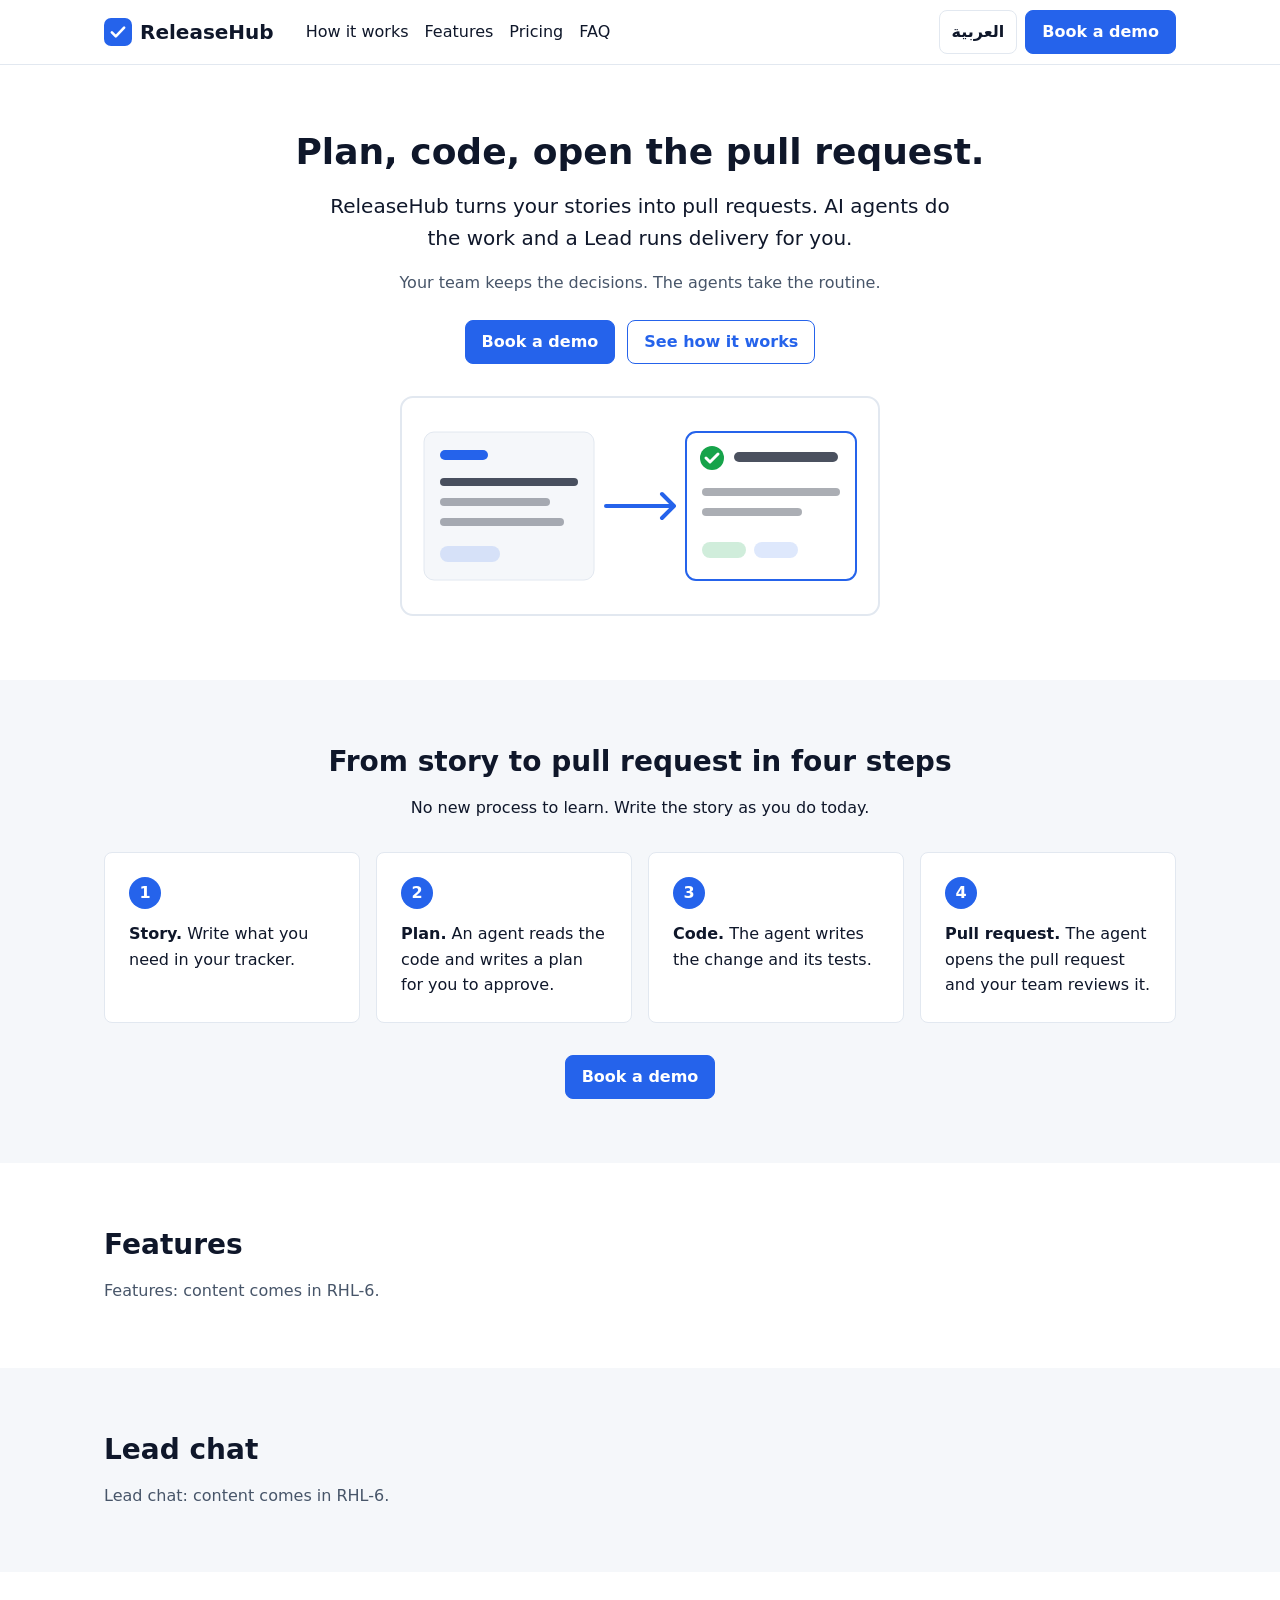
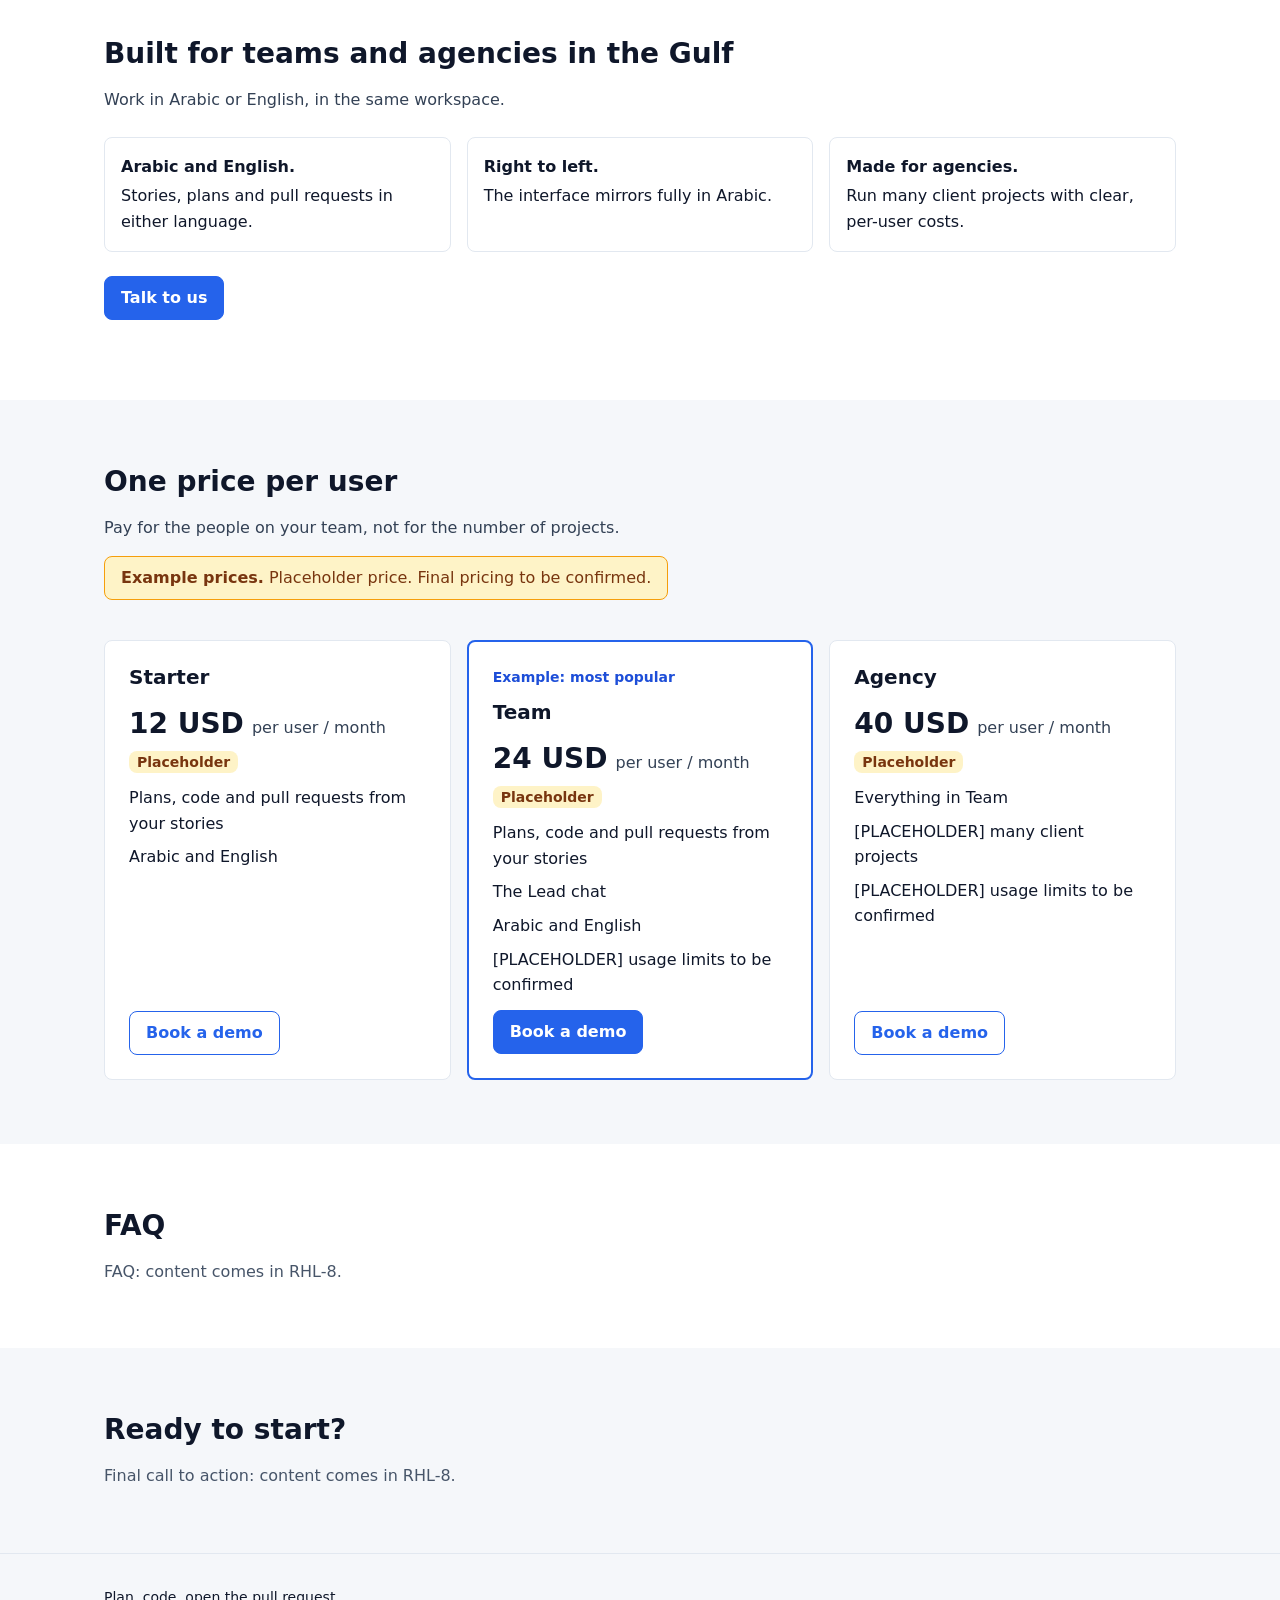
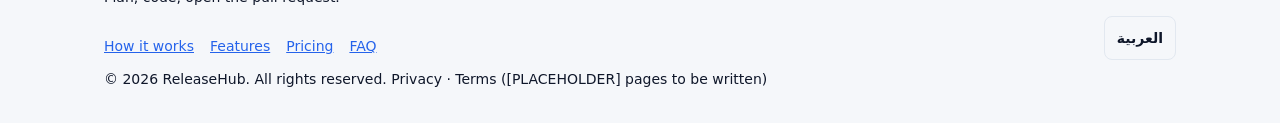
==== index.html @ 18390e9a "Merge pull request #6 from phmarvel/agent/RUN-72 RUN-72: Gulf audience and per-user pricing sections" ====
<!DOCTYPE html>
<html lang="en" dir="ltr">
<head>
  <meta charset="utf-8">
  <meta name="viewport" content="width=device-width, initial-scale=1">
  <title>ReleaseHub: from story to pull request</title>
  <link rel="stylesheet" href="assets/css/styles.css">
  <script src="assets/js/i18n.js" defer></script>
  <script src="assets/js/main.js" defer></script>
</head>
<body>
  <a class="skip-link" href="#main">Skip to content</a>

  <header class="site-header">
    <div class="container">
      <a class="brand" href="#hero"><svg viewBox="0 0 32 32" width="28" height="28" aria-hidden="true" focusable="false"><rect width="32" height="32" rx="8" fill="#2563EB"/><path d="M9 16.5l4.5 4.5L23 11" fill="none" stroke="#fff" stroke-width="3" stroke-linecap="round" stroke-linejoin="round"/></svg><span>ReleaseHub</span></a>
      <nav class="site-nav" id="site-nav" aria-label="Main">
        <ul>
          <li><a href="#how">How it works</a></li>
          <li><a href="#features">Features</a></li>
          <li><a href="#pricing">Pricing</a></li>
          <li><a href="#faq">FAQ</a></li>
        </ul>
      </nav>
      <a class="lang-switch" href="ar/" hreflang="ar" lang="ar" aria-label="Switch language to Arabic" data-lang-switch>العربية</a>
      <a class="btn" href="#cta">Book a demo</a>
      <button class="menu-button" type="button" aria-expanded="false" aria-controls="site-nav" data-menu-button>Menu</button>
    </div>
  </header>

  <main id="main">
    <!-- Each block below belongs to one story. Add content only inside your block. -->
      <!-- section:hero -->
      <section id="hero" aria-labelledby="hero-title">
        <div class="container">
          <h1 id="hero-title">Plan, code, open the pull request.</h1>
          <p class="hero-subline">ReleaseHub turns your stories into pull requests. AI agents do the work and a Lead runs delivery for you.</p>
          <p class="hero-body">Your team keeps the decisions. The agents take the routine.</p>
          <div class="hero-actions">
            <a class="btn" href="#cta">Book a demo</a>
            <a class="btn btn--ghost" href="#how">See how it works</a>
          </div>
          <div class="hero-visual" dir="ltr">
            <svg viewBox="0 0 480 220" width="480" height="220" role="img" aria-label="A story in ReleaseHub with its pull request opened">
              <rect x="1" y="1" width="478" height="218" rx="12" fill="#FFFFFF" stroke="#E2E8F0" stroke-width="2"/>
              <rect x="24" y="36" width="170" height="148" rx="10" fill="#F5F7FA" stroke="#E2E8F0"/>
              <rect x="40" y="54" width="48" height="10" rx="5" fill="#2563EB"/>
              <rect x="40" y="82" width="138" height="8" rx="4" fill="#0F172A" opacity=".75"/>
              <rect x="40" y="102" width="110" height="8" rx="4" fill="#0F172A" opacity=".35"/>
              <rect x="40" y="122" width="124" height="8" rx="4" fill="#0F172A" opacity=".35"/>
              <rect x="40" y="150" width="60" height="16" rx="8" fill="#2563EB" opacity=".15"/>
              <path d="M206 110h68m-12-12l12 12-12 12" fill="none" stroke="#2563EB" stroke-width="4" stroke-linecap="round" stroke-linejoin="round"/>
              <rect x="286" y="36" width="170" height="148" rx="10" fill="#FFFFFF" stroke="#2563EB" stroke-width="2"/>
              <circle cx="312" cy="62" r="12" fill="#16A34A"/>
              <path d="M306 62l4 4 8-8" fill="none" stroke="#FFFFFF" stroke-width="3" stroke-linecap="round" stroke-linejoin="round"/>
              <rect x="334" y="56" width="104" height="10" rx="5" fill="#0F172A" opacity=".75"/>
              <rect x="302" y="92" width="138" height="8" rx="4" fill="#0F172A" opacity=".35"/>
              <rect x="302" y="112" width="100" height="8" rx="4" fill="#0F172A" opacity=".35"/>
              <rect x="302" y="146" width="44" height="16" rx="8" fill="#16A34A" opacity=".2"/>
              <rect x="354" y="146" width="44" height="16" rx="8" fill="#2563EB" opacity=".15"/>
            </svg>
          </div>
        </div>
      </section>
      <!-- /section:hero -->

      <!-- section:how-it-works -->
      <section id="how" aria-labelledby="how-title">
        <div class="container">
          <h2 id="how-title">From story to pull request in four steps</h2>
          <p class="how-subline">No new process to learn. Write the story as you do today.</p>
          <ol class="steps">
            <li><span class="step-num" aria-hidden="true">1</span><p><strong>Story.</strong> Write what you need in your tracker.</p></li>
            <li><span class="step-num" aria-hidden="true">2</span><p><strong>Plan.</strong> An agent reads the code and writes a plan for you to approve.</p></li>
            <li><span class="step-num" aria-hidden="true">3</span><p><strong>Code.</strong> The agent writes the change and its tests.</p></li>
            <li><span class="step-num" aria-hidden="true">4</span><p><strong>Pull request.</strong> The agent opens the pull request and your team reviews it.</p></li>
          </ol>
          <p class="how-cta"><a class="btn" href="#cta">Book a demo</a></p>
        </div>
      </section>
      <!-- /section:how-it-works -->

      <!-- section:features -->
      <section id="features" aria-labelledby="features-title">
        <div class="container">
          <h2 id="features-title">Features</h2>
          <p class="placeholder">Features: content comes in RHL-6.</p>
        </div>
      </section>
      <!-- /section:features -->

      <!-- section:lead-chat -->
      <section id="lead" aria-labelledby="lead-title">
        <div class="container">
          <h2 id="lead-title">Lead chat</h2>
          <p class="placeholder">Lead chat: content comes in RHL-6.</p>
        </div>
      </section>
      <!-- /section:lead-chat -->

      <!-- section:audience -->
      <section id="gulf" aria-labelledby="gulf-title">
        <div class="container">
          <h2 id="gulf-title">Built for teams and agencies in the Gulf</h2>
          <p class="lead-text">Work in Arabic or English, in the same workspace.</p>
          <ul class="points">
            <li class="point"><strong>Arabic and English.</strong> Stories, plans and pull requests in either language.</li>
            <li class="point"><strong>Right to left.</strong> The interface mirrors fully in Arabic.</li>
            <li class="point"><strong>Made for agencies.</strong> Run many client projects with clear, per-user costs.</li>
          </ul>
          <p><a class="btn" href="#cta">Talk to us</a></p>
        </div>
      </section>
      <!-- /section:audience -->

      <!-- section:pricing -->
      <section id="pricing" aria-labelledby="pricing-title">
        <div class="container">
          <h2 id="pricing-title">One price per user</h2>
          <p class="lead-text">Pay for the people on your team, not for the number of projects.</p>
          <p class="price-note"><strong>Example prices.</strong> Placeholder price. Final pricing to be confirmed.</p>
          <!-- Example prices: change the three amounts below (value and text) and nothing else. -->
          <ul class="plans">
          <li class="plan">
            <h3>Starter</h3>
            <p class="plan-price"><span class="plan-amount"><data value="12">12</data> <bdi dir="ltr">USD</bdi></span> <span class="plan-unit">per user / month</span> <span class="tag">Placeholder</span></p>
            <ul class="plan-items">
              <li>Plans, code and pull requests from your stories</li>
              <li>Arabic and English</li>
            </ul>
            <a class="btn btn--ghost" href="#cta">Book a demo</a>
          </li>
          <li class="plan plan--featured">
            <p class="plan-flag">Example: most popular</p>
            <h3>Team</h3>
            <p class="plan-price"><span class="plan-amount"><data value="24">24</data> <bdi dir="ltr">USD</bdi></span> <span class="plan-unit">per user / month</span> <span class="tag">Placeholder</span></p>
            <ul class="plan-items">
              <li>Plans, code and pull requests from your stories</li>
              <li>The <span lang="en">Lead</span> chat</li>
              <li>Arabic and English</li>
              <li>[PLACEHOLDER] usage limits to be confirmed</li>
            </ul>
            <a class="btn" href="#cta">Book a demo</a>
          </li>
          <li class="plan">
            <h3>Agency</h3>
            <p class="plan-price"><span class="plan-amount"><data value="40">40</data> <bdi dir="ltr">USD</bdi></span> <span class="plan-unit">per user / month</span> <span class="tag">Placeholder</span></p>
            <ul class="plan-items">
              <li>Everything in Team</li>
              <li>[PLACEHOLDER] many client projects</li>
              <li>[PLACEHOLDER] usage limits to be confirmed</li>
            </ul>
            <a class="btn btn--ghost" href="#cta">Book a demo</a>
          </li>
          </ul>
        </div>
      </section>
      <!-- /section:pricing -->

      <!-- section:faq -->
      <section id="faq" aria-labelledby="faq-title">
        <div class="container">
          <h2 id="faq-title">FAQ</h2>
          <p class="placeholder">FAQ: content comes in RHL-8.</p>
        </div>
      </section>
      <!-- /section:faq -->

      <!-- section:cta -->
      <section id="cta" aria-labelledby="cta-title">
        <div class="container">
          <h2 id="cta-title">Ready to start?</h2>
          <p class="placeholder">Final call to action: content comes in RHL-8.</p>
        </div>
      </section>
      <!-- /section:cta -->
  </main>

  <footer class="site-footer">
    <div class="container">
      <div>
        <p>Plan, code, open the pull request.</p>
        <ul class="footer-links" aria-label="Footer">
          <li><a href="#how">How it works</a></li>
          <li><a href="#features">Features</a></li>
          <li><a href="#pricing">Pricing</a></li>
          <li><a href="#faq">FAQ</a></li>
        </ul>
        <p class="footer-legal">© 2026 ReleaseHub. All rights reserved. Privacy · Terms ([PLACEHOLDER] pages to be written)</p>
      </div>
      <a class="lang-switch" href="ar/" hreflang="ar" lang="ar" aria-label="Switch language to Arabic" data-lang-switch>العربية</a>
    </div>
  </footer>
</body>
</html>
---- assets/css/styles.css ----
/*
 * ReleaseHub landing page: shared styles for index.html and ar/index.html.
 * Direction 1 "Clear Release". Phone-first; wider layouts use min-width.
 * Logical properties only, so RTL mirrors by itself (no left/right).
 */

/* ===== Design tokens ===== */
:root {
  /* Colours (direction 1) */
  --color-bg: #FFFFFF;
  --color-surface: #F5F7FA;
  --color-ink: #0F172A;
  --color-accent: #2563EB;
  --color-success: #16A34A; /* icons only, never text on white */
  --color-line: #E2E8F0;
  --color-on-accent: #FFFFFF;

  /* Type */
  --font-en: Inter, system-ui, -apple-system, "Segoe UI", Roboto, Arial, sans-serif;
  --font-ar: "IBM Plex Sans Arabic", system-ui, "Segoe UI", Tahoma, Arial, sans-serif;
  --font-body: var(--font-en);
  --text-base: 1rem;
  --text-sm: 0.875rem;
  --text-lg: 1.25rem;
  --text-xl: 1.75rem;
  --text-2xl: 2.25rem;
  --leading: 1.6;

  /* Spacing (4px steps) */
  --space-1: 0.25rem;
  --space-2: 0.5rem;
  --space-3: 0.75rem;
  --space-4: 1rem;
  --space-6: 1.5rem;
  --space-8: 2rem;
  --space-12: 3rem;
  --space-16: 4rem;

  --radius: 8px;
  --max: 1120px;
  --header-h: 4rem;
  --tap: 2.75rem; /* 44px touch target */
}

/* Arabic: IBM Plex Sans Arabic, ~10% larger, line height 1.7, no letter-spacing */
:lang(ar) {
  --font-body: var(--font-ar);
  --text-base: 1.1rem;
  --leading: 1.7;
}

/* ===== Base ===== */
*, *::before, *::after { box-sizing: border-box; }

html {
  scroll-padding-block-start: calc(var(--header-h) + var(--space-4));
  -webkit-text-size-adjust: 100%;
}

body {
  margin: 0;
  font-family: var(--font-body);
  font-size: var(--text-base);
  line-height: var(--leading);
  color: var(--color-ink);
  background: var(--color-bg);
  overflow-wrap: break-word;
}

h1, h2, h3 { line-height: 1.25; margin-block: 0 var(--space-4); font-weight: 700; }
:lang(ar) h1, :lang(ar) h2, :lang(ar) h3 { line-height: 1.5; }
h1 { font-size: var(--text-xl); }
h2 { font-size: var(--text-lg); font-weight: 600; }
p { margin-block: 0 var(--space-4); }
a { color: var(--color-accent); }
img, svg { max-inline-size: 100%; block-size: auto; }

:focus-visible { outline: 2px solid var(--color-accent); outline-offset: 2px; }

.container {
  inline-size: 100%;
  max-inline-size: var(--max);
  margin-inline: auto;
  padding-inline: var(--space-4);
}

.bidi-isolate { unicode-bidi: isolate; }

.skip-link {
  position: absolute;
  inset-inline-start: var(--space-2);
  inset-block-start: var(--space-2);
  padding: var(--space-3) var(--space-4);
  background: var(--color-accent);
  color: var(--color-on-accent);
  border-radius: var(--radius);
  transform: translateY(-200%);
}
.skip-link:focus { transform: none; }

/* ===== Buttons and links ===== */
.btn {
  display: inline-flex;
  align-items: center;
  justify-content: center;
  min-block-size: var(--tap);
  min-inline-size: var(--tap);
  padding-inline: var(--space-4);
  border: 1px solid var(--color-accent);
  border-radius: var(--radius);
  background: var(--color-accent);
  color: var(--color-on-accent);
  font: inherit;
  font-weight: 600;
  text-decoration: none;
  cursor: pointer;
}
.btn--ghost { background: transparent; color: var(--color-accent); }

/* ===== Header (sticky) ===== */
.site-header {
  position: sticky;
  inset-block-start: 0;
  z-index: 10;
  background: var(--color-bg);
  border-block-end: 1px solid var(--color-line);
}
.site-header .container {
  display: flex;
  flex-wrap: wrap;
  align-items: center;
  gap: var(--space-2);
  min-block-size: var(--header-h);
  padding-block: var(--space-2);
}
.brand {
  display: inline-flex;
  align-items: center;
  gap: var(--space-2);
  min-block-size: var(--tap);
  margin-inline-end: auto;
  color: var(--color-ink);
  font-weight: 700;
  font-size: var(--text-lg);
  text-decoration: none;
  unicode-bidi: isolate;
  direction: ltr; /* the logo is never mirrored */
}
.brand svg { inline-size: 1.75rem; block-size: 1.75rem; flex: none; }

.site-nav { inline-size: 100%; order: 5; }
.site-nav ul { list-style: none; margin: 0; padding: 0; display: flex; flex-direction: column; }
.site-nav a {
  display: flex;
  align-items: center;
  min-block-size: var(--tap);
  color: var(--color-ink);
  text-decoration: none;
}
.site-nav a:hover { color: var(--color-accent); }

/* Without JavaScript the links stay visible; with it, the menu button opens them. */
.js .site-nav { display: none; }
.js .site-nav.is-open { display: block; }

.lang-switch {
  display: inline-flex;
  align-items: center;
  justify-content: center;
  min-block-size: var(--tap);
  min-inline-size: var(--tap);
  padding-inline: var(--space-3);
  border: 1px solid var(--color-line);
  border-radius: var(--radius);
  color: var(--color-ink);
  font-weight: 600;
  text-decoration: none;
}
.lang-switch:hover { border-color: var(--color-accent); }

.menu-button {
  display: none;
  align-items: center;
  justify-content: center;
  min-block-size: var(--tap);
  min-inline-size: var(--tap);
  padding-inline: var(--space-3);
  border: 1px solid var(--color-line);
  border-radius: var(--radius);
  background: transparent;
  color: var(--color-ink);
  font: inherit;
  cursor: pointer;
}
.js .menu-button { display: inline-flex; }

/* ===== Sections (placeholders; later stories fill each block) ===== */
main section { padding-block: var(--space-12); }
main section:nth-of-type(even) { background: var(--color-surface); }
.placeholder { color: #475569; margin-block-end: 0; }

/* ===== Hero and How it works (RHL-5) ===== */
#hero { padding-block-start: var(--space-16); text-align: center; }
#hero h1, #how h2 { overflow-wrap: anywhere; }
.hero-subline { max-inline-size: 40rem; margin-inline: auto; font-size: var(--text-lg); }
.hero-body { max-inline-size: 40rem; margin-inline: auto; color: #475569; }
.hero-actions { display: flex; flex-wrap: wrap; justify-content: center; gap: var(--space-3); margin-block: var(--space-6); }
.hero-actions .btn { flex: 1 1 100%; }
.hero-visual { max-inline-size: 30rem; margin-inline: auto; margin-block-start: var(--space-8); }
.hero-visual svg { display: block; inline-size: 100%; block-size: auto; }
#how { text-align: center; }
.how-subline { margin-block-end: var(--space-8); }
.steps { list-style: none; margin: 0; padding: 0; display: grid; gap: var(--space-4); text-align: start; }
.steps li { min-inline-size: 0; display: flex; flex-direction: column; gap: var(--space-3); padding: var(--space-6); background: var(--color-bg); border: 1px solid var(--color-line); border-radius: var(--radius); }
.steps p { margin: 0; overflow-wrap: anywhere; }
.step-num { display: inline-flex; align-items: center; justify-content: center; inline-size: 2rem; block-size: 2rem; border-radius: 50%; background: var(--color-accent); color: var(--color-on-accent); font-weight: 700; }
.how-cta { margin-block: var(--space-8) 0; }
@media (min-width: 768px) {
  .hero-actions .btn { flex: 0 0 auto; }
  .steps { grid-template-columns: repeat(2, minmax(0, 1fr)); }
}
@media (min-width: 1024px) {
  .steps { grid-template-columns: repeat(4, minmax(0, 1fr)); }
}

/* ===== Footer ===== */
.site-footer {
  padding-block: var(--space-8);
  background: var(--color-surface);
  border-block-start: 1px solid var(--color-line);
  font-size: var(--text-sm);
}
:lang(ar) .site-footer { font-size: 1rem; }
.site-footer .container { display: grid; gap: var(--space-4); }
.footer-links { list-style: none; margin: 0; padding: 0; display: flex; flex-wrap: wrap; gap: var(--space-2) var(--space-4); }
.footer-links a, .footer-legal a { display: inline-flex; align-items: center; min-block-size: var(--tap); }
.footer-legal { margin: 0; }

/* ===== Tablet: 768px and up ===== */
@media (min-width: 768px) {
  .container { padding-inline: var(--space-6); }
  h1 { font-size: var(--text-2xl); }
  h2 { font-size: var(--text-xl); }
  main section { padding-block: var(--space-16); }
  .site-footer .container { grid-template-columns: 1fr auto; align-items: center; }
}

/* ===== Desktop: 1024px and up (inline header links) ===== */
@media (min-width: 1024px) {
  .menu-button, .js .menu-button { display: none; }
  .site-nav, .js .site-nav { display: block; inline-size: auto; order: 0; margin-inline-end: auto; }
  .site-nav ul { flex-direction: row; gap: var(--space-4); }
  .brand { margin-inline-end: var(--space-6); }
}

@media (prefers-reduced-motion: no-preference) {
  html { scroll-behavior: smooth; }
}

/* ===== RHL-7: Gulf audience and per-user pricing sections ===== */
.lead-text { max-inline-size: 60ch; color: #334155; }
.points, .plans, .plan-items { list-style: none; margin: 0; padding: 0; }
.points { display: grid; grid-template-columns: 1fr; gap: var(--space-4); margin-block: var(--space-6); }
.point { padding: var(--space-4); background: var(--color-bg); border: 1px solid var(--color-line); border-radius: var(--radius); }
.point strong { display: block; margin-block-end: var(--space-1); }
.price-note {
  display: inline-block;
  padding: var(--space-2) var(--space-4);
  background: #FEF3C7;
  color: #78350F;
  border: 1px solid #F59E0B;
  border-radius: var(--radius);
}
.plans { display: grid; grid-template-columns: 1fr; gap: var(--space-4); margin-block-start: var(--space-6); }
.plan {
  display: flex;
  flex-direction: column;
  gap: var(--space-3);
  padding: var(--space-6);
  background: var(--color-bg);
  border: 1px solid var(--color-line);
  border-radius: var(--radius);
}
.plan h3 { margin: 0; font-size: var(--text-lg); }
.plan--featured { border: 2px solid var(--color-accent); }
.plan-flag { margin: 0; font-size: var(--text-sm); font-weight: 600; color: #1D4ED8; }
.plan-price { display: flex; flex-wrap: wrap; align-items: baseline; gap: var(--space-1) var(--space-2); margin: 0; }
.plan-amount { font-size: var(--text-xl); font-weight: 700; font-variant-numeric: tabular-nums; }
.plan-unit { color: #334155; }
.tag { padding: 0 var(--space-2); background: #FEF3C7; color: #78350F; border-radius: var(--radius); font-size: var(--text-sm); font-weight: 600; }
.plan-items { display: grid; align-content: start; gap: var(--space-2); flex: 1; }
.plan .btn { align-self: flex-start; }
@media (min-width: 768px) {
  .points { grid-template-columns: repeat(3, 1fr); }
  .plans { grid-template-columns: repeat(3, 1fr); }
}
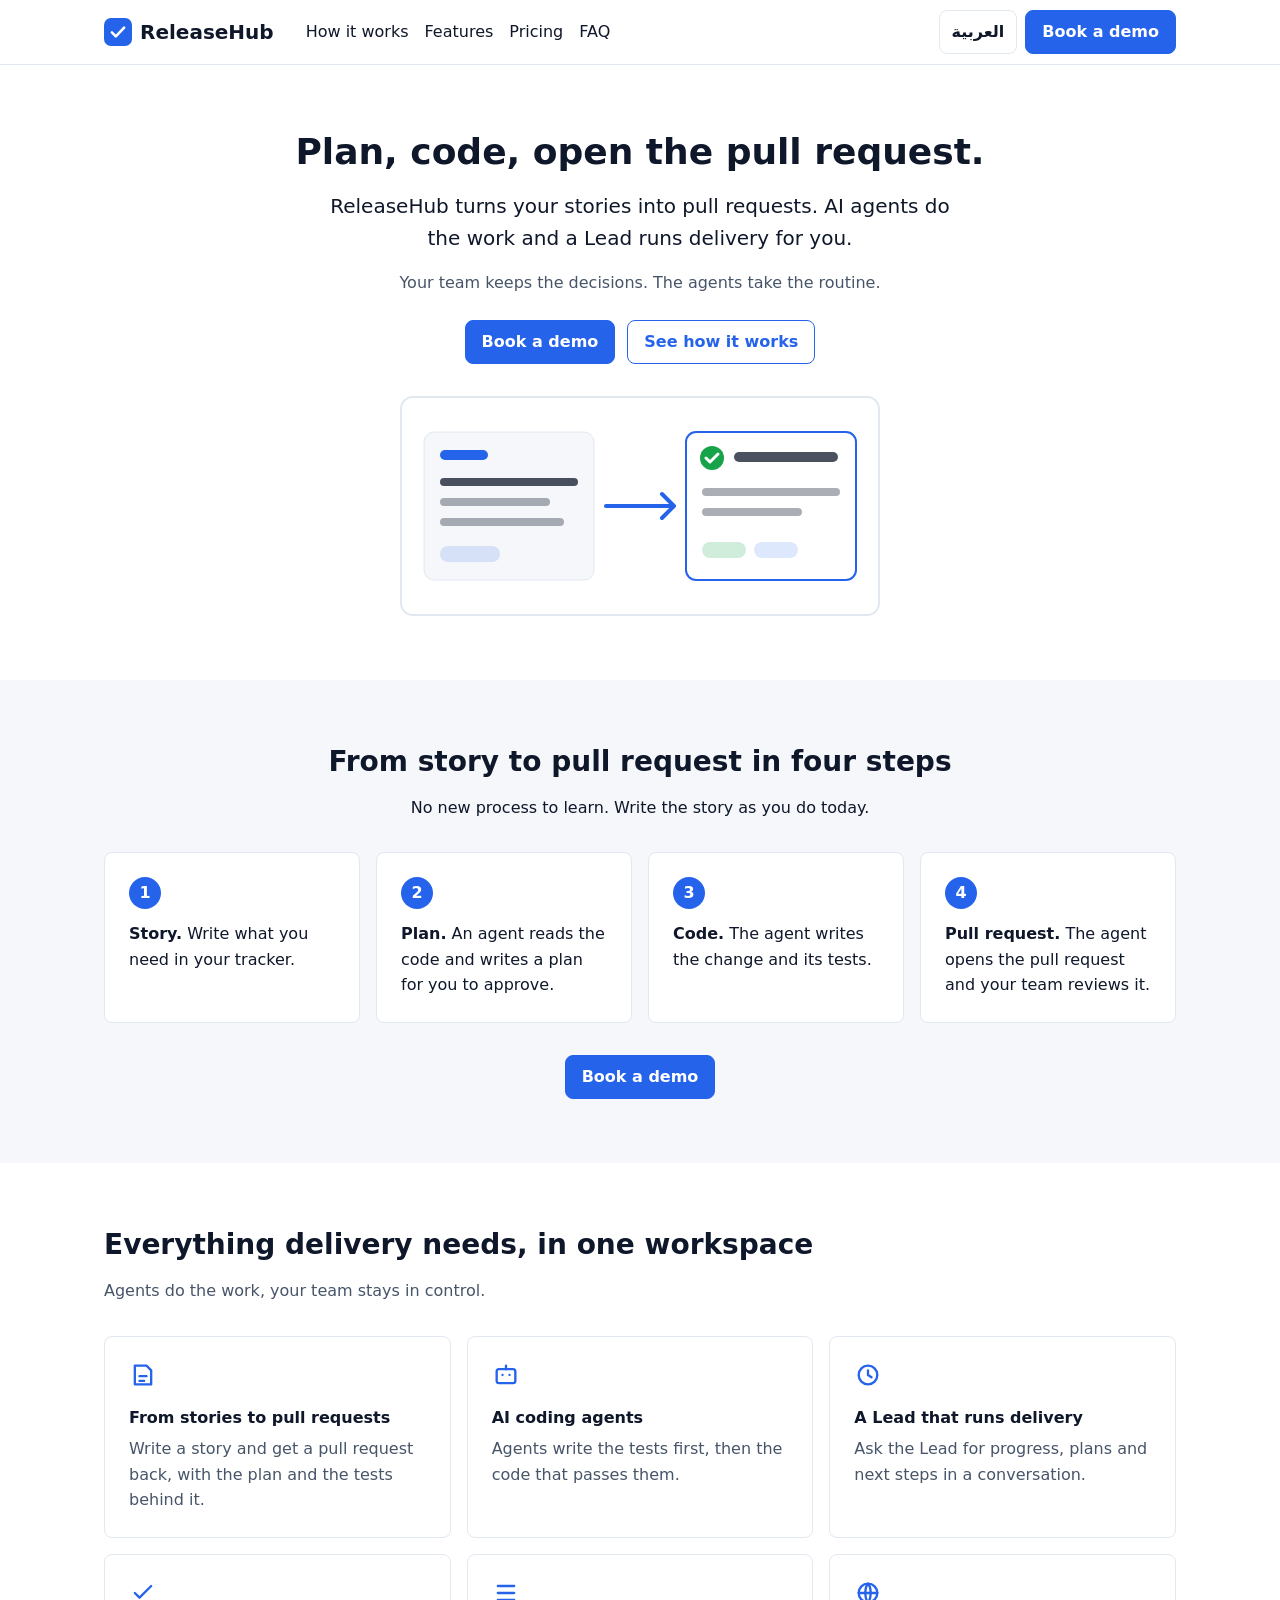
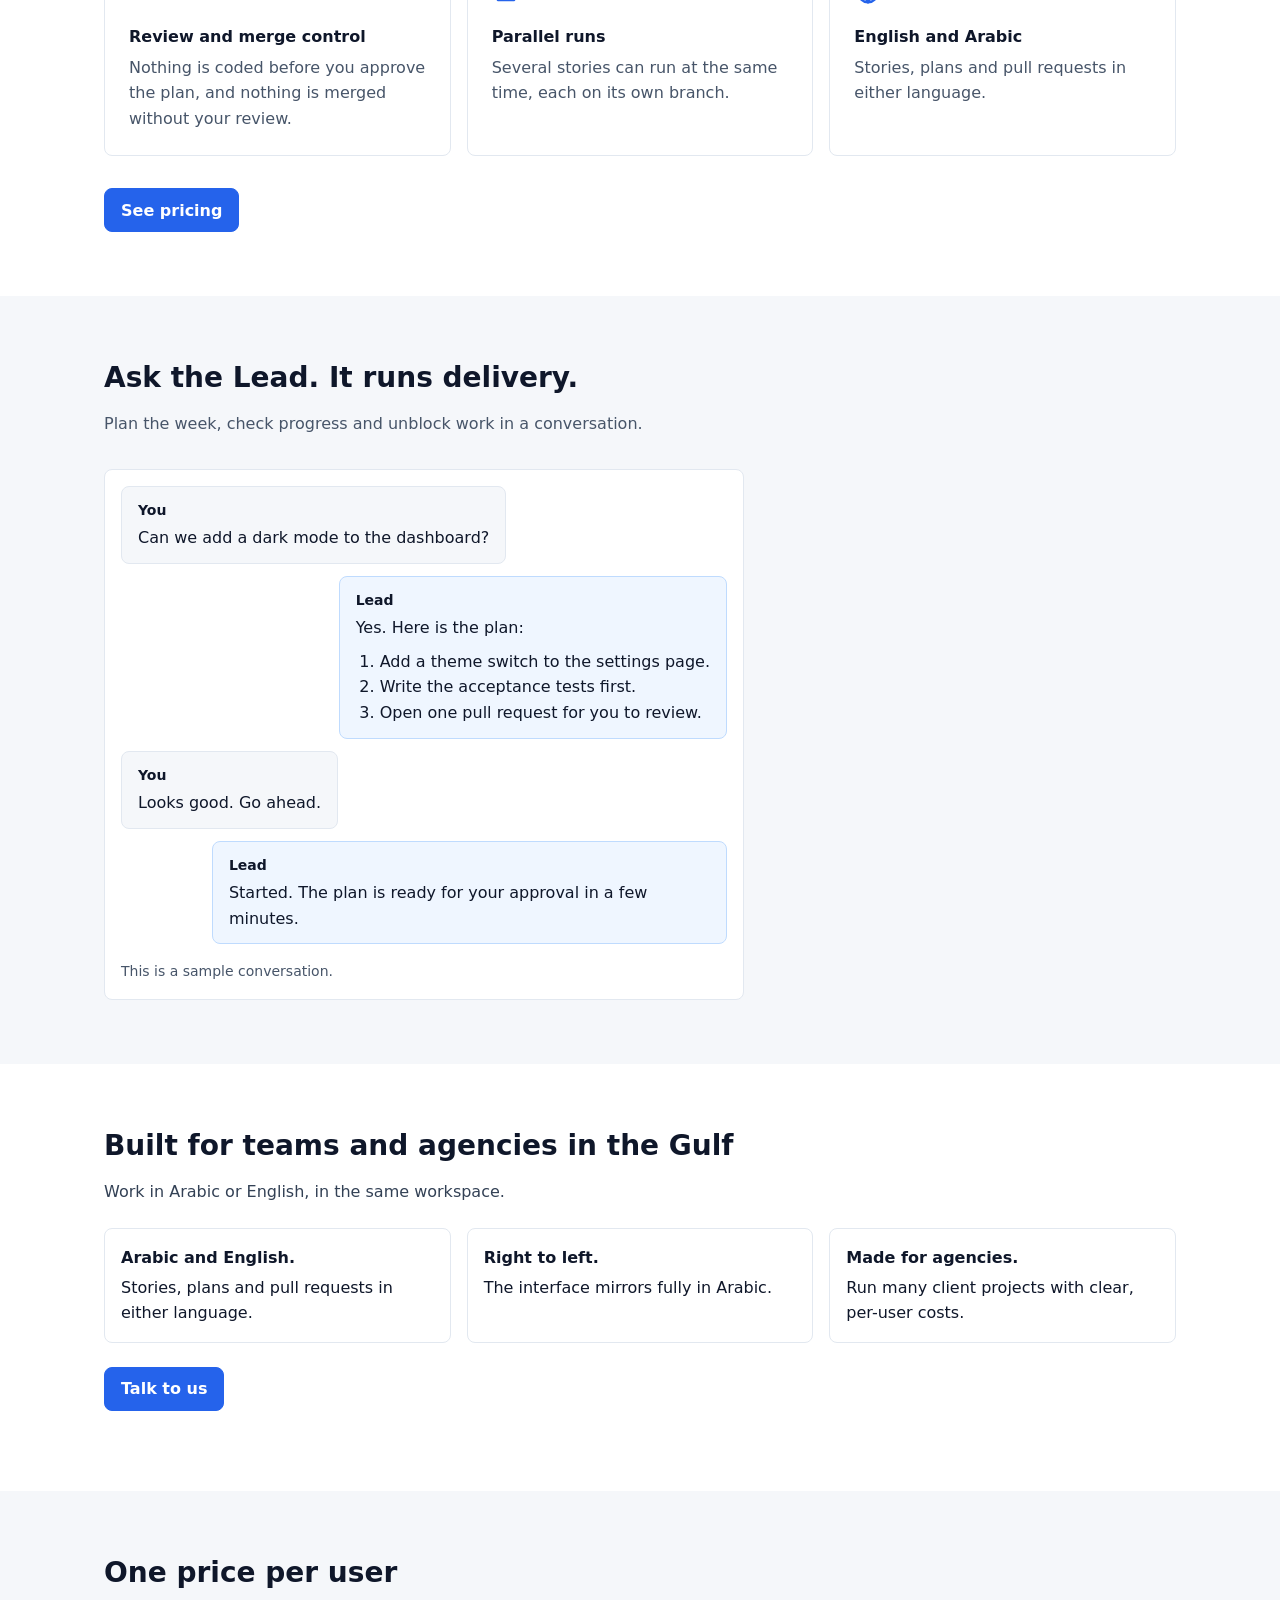
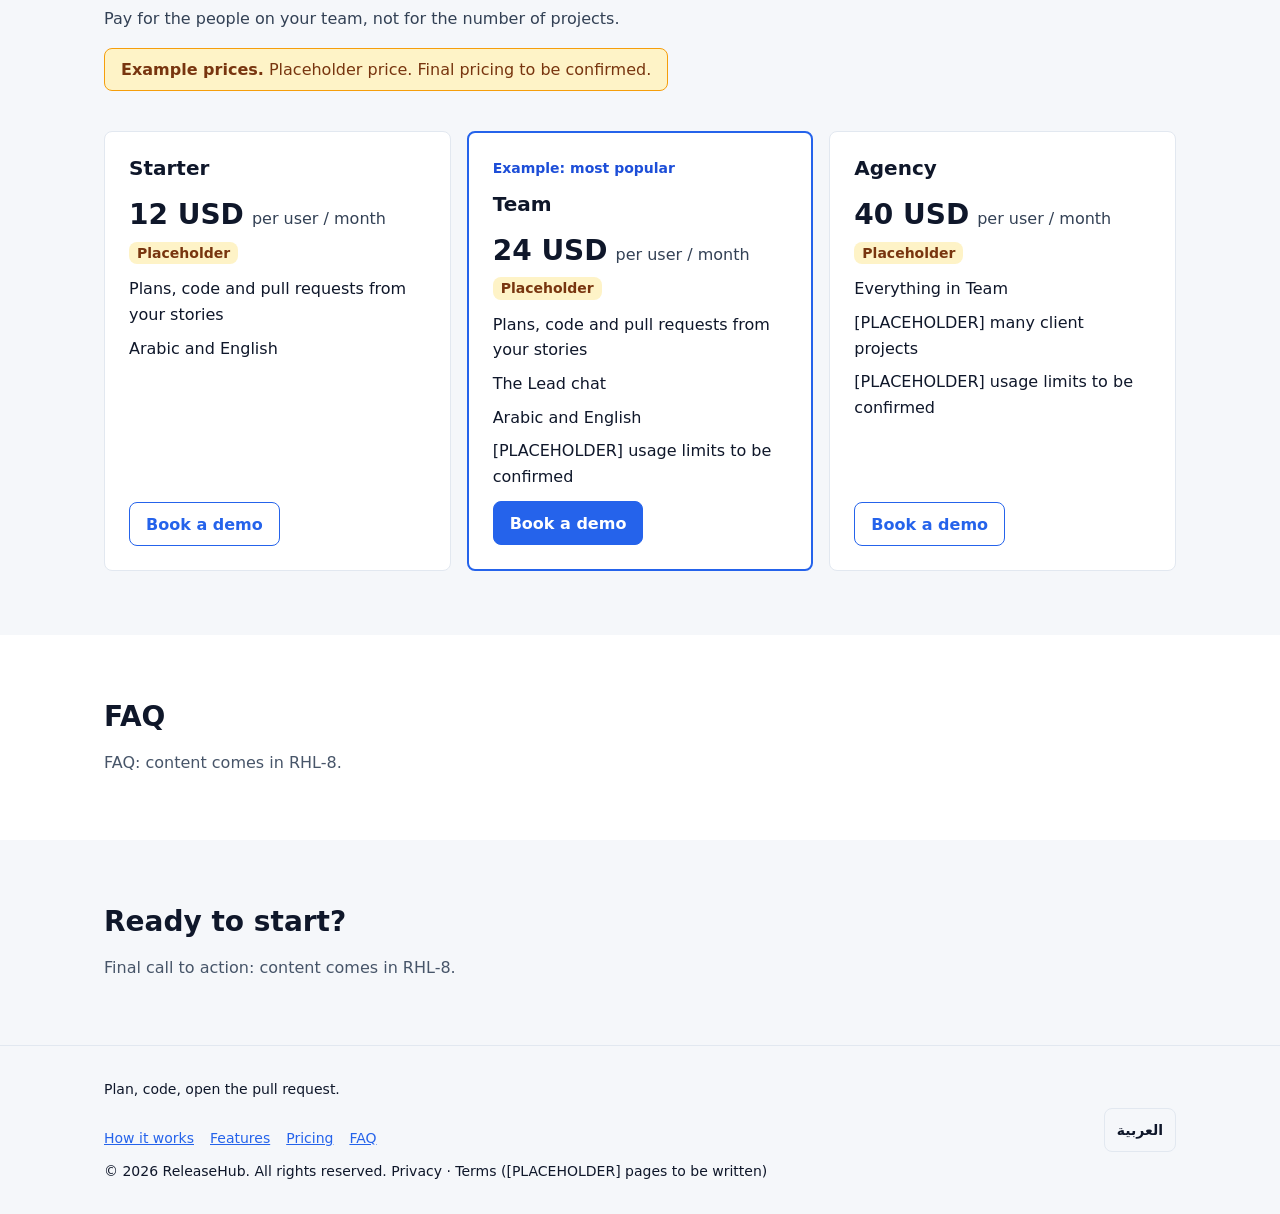
==== commit 250f6260: "RUN-71: bring main in Made by a ReleaseHub agent run." ====
--- a/index.html
+++ b/index.html
@@ -83,8 +83,41 @@
       <!-- section:features -->
       <section id="features" aria-labelledby="features-title">
         <div class="container">
-          <h2 id="features-title">Features</h2>
-          <p class="placeholder">Features: content comes in RHL-6.</p>
+          <h2 id="features-title">Everything delivery needs, in one workspace</h2>
+          <p class="section-lead">Agents do the work, your team stays in control.</p>
+          <ul class="feature-grid">
+            <li class="feature-card">
+              <svg class="feature-icon" width="28" height="28" viewBox="0 0 24 24" fill="none" stroke="currentColor" stroke-width="2" stroke-linecap="round" stroke-linejoin="round" aria-hidden="true" focusable="false"><path d="M5 4h10l4 4v12H5z"/><path d="M9 13h6M9 17h4"/></svg>
+              <h3>From stories to pull requests</h3>
+              <p>Write a story and get a pull request back, with the plan and the tests behind it.</p>
+            </li>
+            <li class="feature-card">
+              <svg class="feature-icon" width="28" height="28" viewBox="0 0 24 24" fill="none" stroke="currentColor" stroke-width="2" stroke-linecap="round" stroke-linejoin="round" aria-hidden="true" focusable="false"><rect x="4" y="7" width="16" height="12" rx="2"/><path d="M12 7V4M9 12h.01M15 12h.01"/></svg>
+              <h3>AI coding agents</h3>
+              <p>Agents write the tests first, then the code that passes them.</p>
+            </li>
+            <li class="feature-card">
+              <svg class="feature-icon" width="28" height="28" viewBox="0 0 24 24" fill="none" stroke="currentColor" stroke-width="2" stroke-linecap="round" stroke-linejoin="round" aria-hidden="true" focusable="false"><circle cx="12" cy="12" r="8"/><path d="M12 8v4l3 2"/></svg>
+              <h3>A <bdi>Lead</bdi> that runs delivery</h3>
+              <p>Ask the <bdi>Lead</bdi> for progress, plans and next steps in a conversation.</p>
+            </li>
+            <li class="feature-card">
+              <svg class="feature-icon" width="28" height="28" viewBox="0 0 24 24" fill="none" stroke="currentColor" stroke-width="2" stroke-linecap="round" stroke-linejoin="round" aria-hidden="true" focusable="false"><path d="M5 12l4 4 10-10"/></svg>
+              <h3>Review and merge control</h3>
+              <p>Nothing is coded before you approve the plan, and nothing is merged without your review.</p>
+            </li>
+            <li class="feature-card">
+              <svg class="feature-icon" width="28" height="28" viewBox="0 0 24 24" fill="none" stroke="currentColor" stroke-width="2" stroke-linecap="round" stroke-linejoin="round" aria-hidden="true" focusable="false"><path d="M5 6h14M5 12h14M5 18h14"/></svg>
+              <h3>Parallel runs</h3>
+              <p>Several stories can run at the same time, each on its own branch.</p>
+            </li>
+            <li class="feature-card">
+              <svg class="feature-icon" width="28" height="28" viewBox="0 0 24 24" fill="none" stroke="currentColor" stroke-width="2" stroke-linecap="round" stroke-linejoin="round" aria-hidden="true" focusable="false"><circle cx="12" cy="12" r="8"/><path d="M4 12h16M12 4c3 3 3 13 0 16M12 4c-3 3-3 13 0 16"/></svg>
+              <h3>English and Arabic</h3>
+              <p>Stories, plans and pull requests in either language.</p>
+            </li>
+          </ul>
+          <p class="section-action"><a class="btn" href="#pricing">See pricing</a></p>
         </div>
       </section>
       <!-- /section:features -->
@@ -92,8 +125,17 @@
       <!-- section:lead-chat -->
       <section id="lead" aria-labelledby="lead-title">
         <div class="container">
-          <h2 id="lead-title">Lead chat</h2>
-          <p class="placeholder">Lead chat: content comes in RHL-6.</p>
+          <h2 id="lead-title">Ask the <bdi>Lead</bdi>. It runs delivery.</h2>
+          <p class="section-lead">Plan the week, check progress and unblock work in a conversation.</p>
+          <figure class="chat" role="group" aria-label="Sample conversation with the Lead">
+            <ol class="chat-list">
+              <li class="msg msg-user"><span class="msg-who">You</span><p>Can we add a dark mode to the dashboard?</p></li>
+              <li class="msg msg-lead"><span class="msg-who">Lead</span><p>Yes. Here is the plan:</p><ol class="msg-steps"><li>Add a theme switch to the settings page.</li><li>Write the acceptance tests first.</li><li>Open one pull request for you to review.</li></ol></li>
+              <li class="msg msg-user"><span class="msg-who">You</span><p>Looks good. Go ahead.</p></li>
+              <li class="msg msg-lead"><span class="msg-who">Lead</span><p>Started. The plan is ready for your approval in a few minutes.</p></li>
+            </ol>
+            <figcaption class="chat-note">This is a sample conversation.</figcaption>
+          </figure>
         </div>
       </section>
       <!-- /section:lead-chat -->
--- a/assets/css/styles.css
+++ b/assets/css/styles.css
@@ -198,6 +198,30 @@
 main section { padding-block: var(--space-12); }
 main section:nth-of-type(even) { background: var(--color-surface); }
 .placeholder { color: #475569; margin-block-end: 0; }
+
+/* ===== RHL-6: Features and Lead chat showcase sections ===== */
+.section-lead { color: #475569; max-inline-size: 60ch; margin-block-end: var(--space-8); }
+.section-action { margin-block: var(--space-8) 0; }
+.feature-grid { list-style: none; margin: 0; padding: 0; display: grid; grid-template-columns: 1fr; gap: var(--space-4); }
+.feature-card { background: var(--color-bg); border: 1px solid var(--color-line); border-radius: var(--radius); padding: var(--space-6); overflow-wrap: anywhere; }
+.feature-icon { color: var(--color-accent); margin-block-end: var(--space-3); }
+.feature-card h3 { font-size: var(--text-base); margin-block-end: var(--space-2); }
+.feature-card p { margin: 0; color: #475569; }
+.chat { margin: 0; max-inline-size: 640px; background: var(--color-bg); border: 1px solid var(--color-line); border-radius: var(--radius); padding: var(--space-4); }
+.chat-list { list-style: none; margin: 0; padding: 0; display: flex; flex-direction: column; gap: var(--space-3); }
+.msg { max-inline-size: 85%; padding: var(--space-3) var(--space-4); border-radius: var(--radius); overflow-wrap: anywhere; }
+.msg p { margin: 0; }
+.msg-who { display: block; font-size: var(--text-sm); font-weight: 600; margin-block-end: var(--space-1); }
+.msg-user { align-self: flex-start; background: var(--color-surface); border: 1px solid var(--color-line); }
+.msg-lead { align-self: flex-end; background: #EFF6FF; border: 1px solid #BFDBFE; }
+.msg-steps { margin: var(--space-2) 0 0; padding-inline-start: var(--space-6); }
+.chat-note { margin-block-start: var(--space-4); font-size: var(--text-sm); color: #475569; }
+@media (min-width: 768px) {
+  .feature-grid { grid-template-columns: repeat(2, 1fr); }
+}
+@media (min-width: 1024px) {
+  .feature-grid { grid-template-columns: repeat(3, 1fr); }
+}
 
 /* ===== Hero and How it works (RHL-5) ===== */
 #hero { padding-block-start: var(--space-16); text-align: center; }
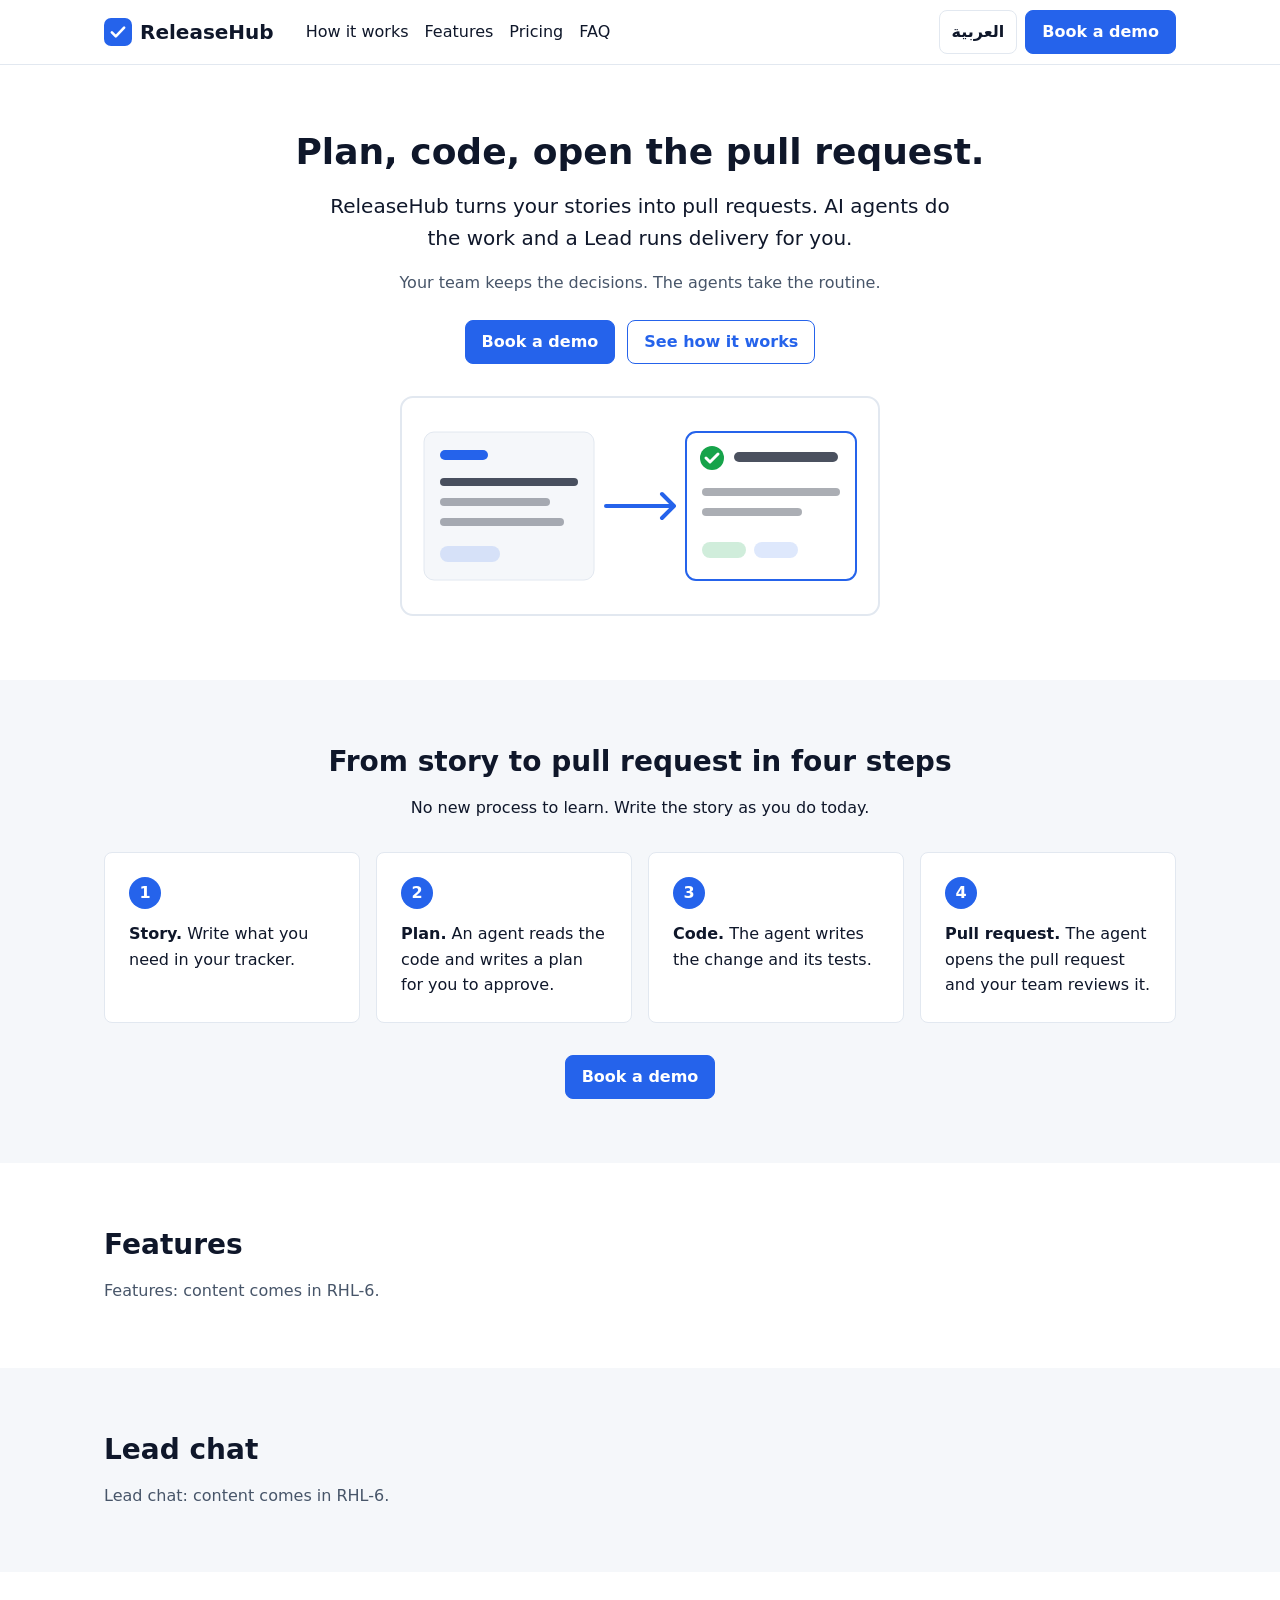
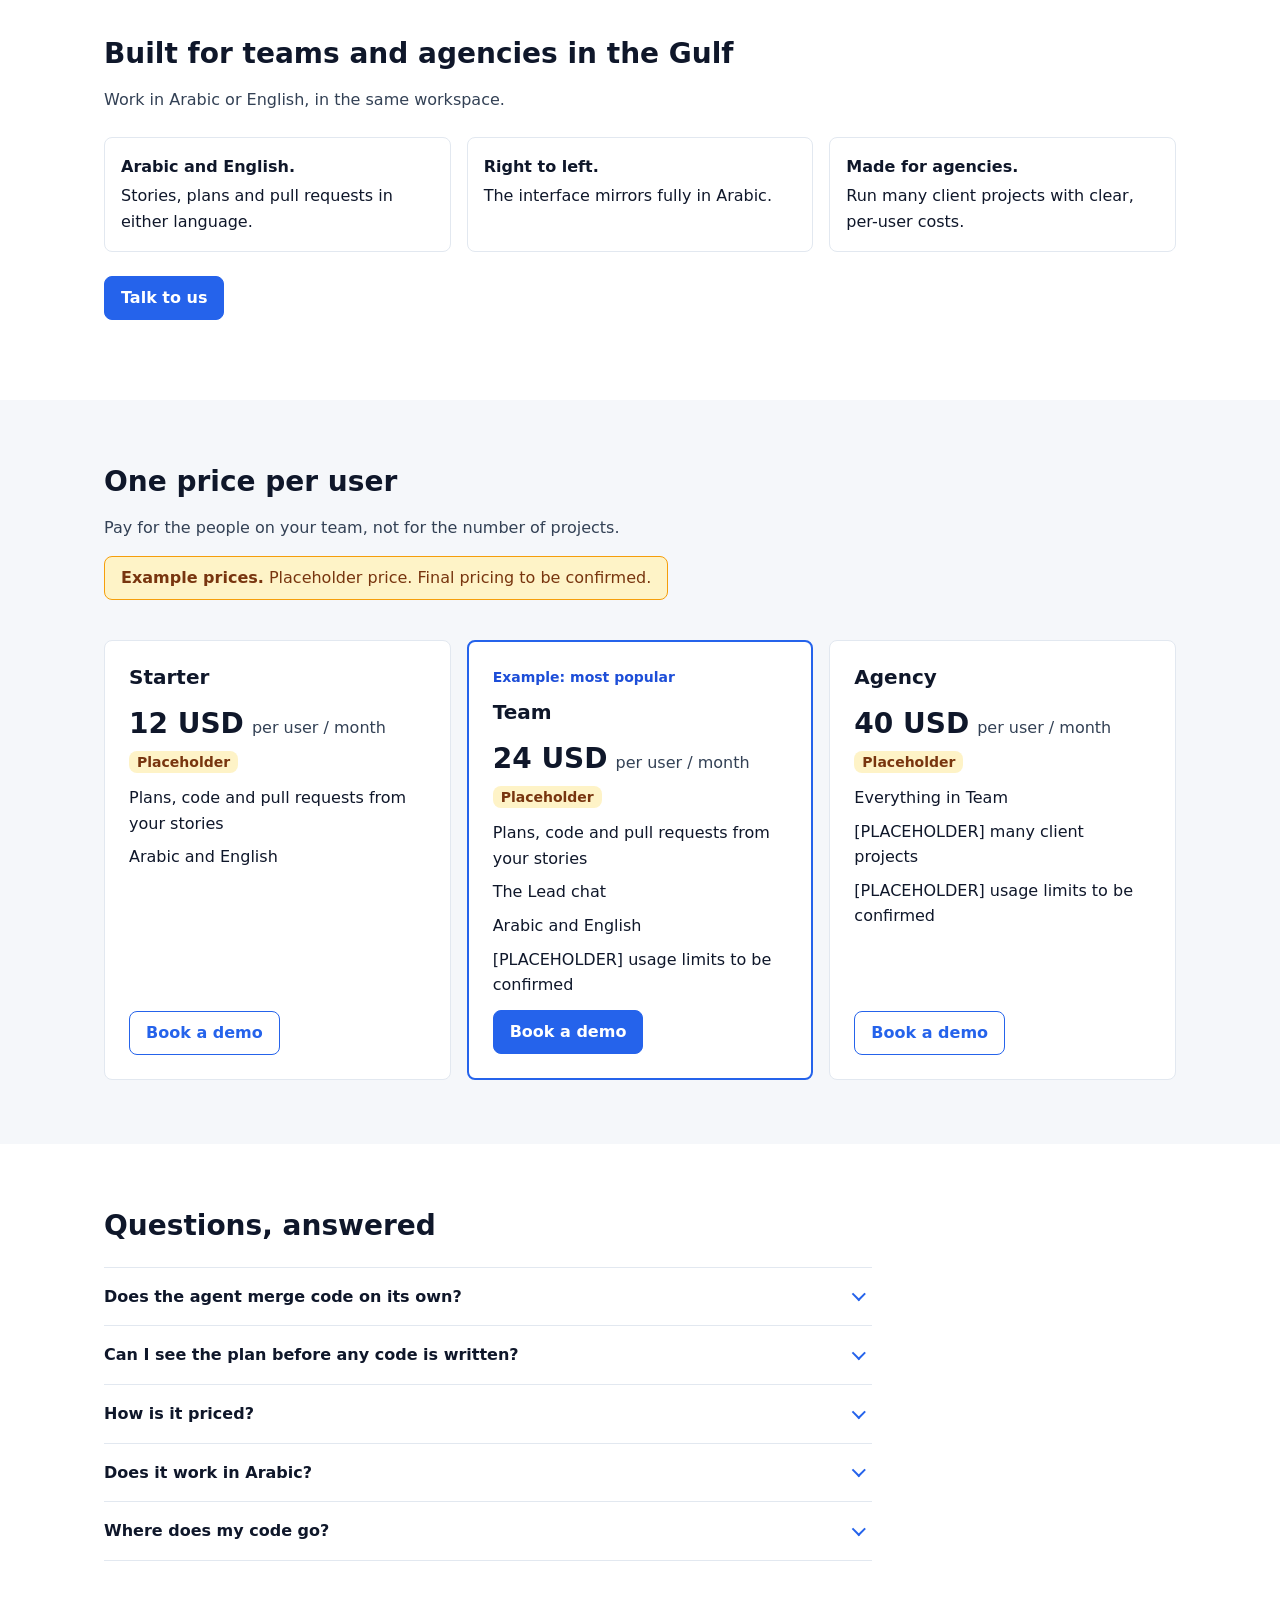
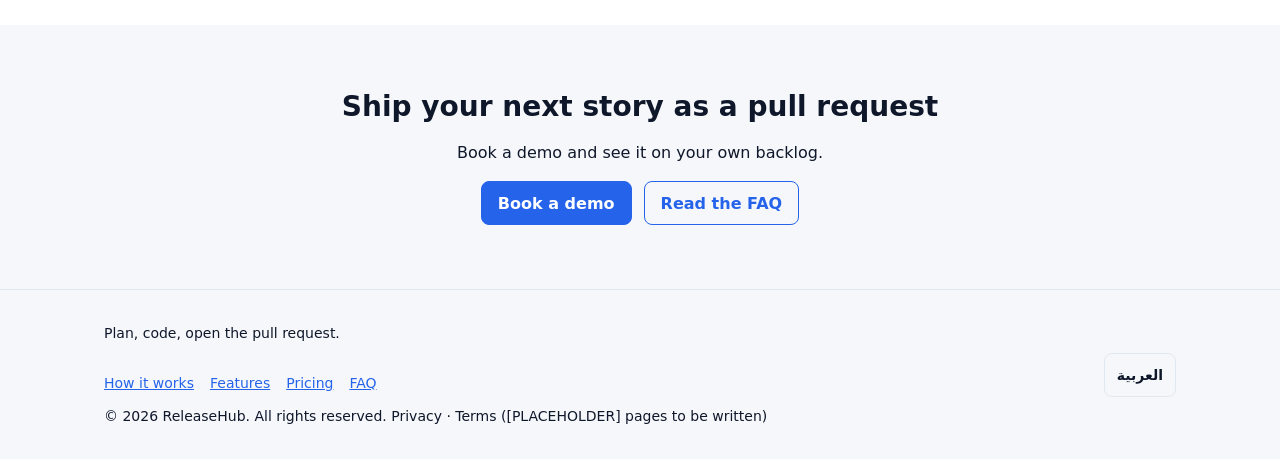
==== commit d36b2b36: "RUN-73: bring main in Made by a ReleaseHub agent run." ====
--- a/index.html
+++ b/index.html
@@ -83,41 +83,8 @@
       <!-- section:features -->
       <section id="features" aria-labelledby="features-title">
         <div class="container">
-          <h2 id="features-title">Everything delivery needs, in one workspace</h2>
-          <p class="section-lead">Agents do the work, your team stays in control.</p>
-          <ul class="feature-grid">
-            <li class="feature-card">
-              <svg class="feature-icon" width="28" height="28" viewBox="0 0 24 24" fill="none" stroke="currentColor" stroke-width="2" stroke-linecap="round" stroke-linejoin="round" aria-hidden="true" focusable="false"><path d="M5 4h10l4 4v12H5z"/><path d="M9 13h6M9 17h4"/></svg>
-              <h3>From stories to pull requests</h3>
-              <p>Write a story and get a pull request back, with the plan and the tests behind it.</p>
-            </li>
-            <li class="feature-card">
-              <svg class="feature-icon" width="28" height="28" viewBox="0 0 24 24" fill="none" stroke="currentColor" stroke-width="2" stroke-linecap="round" stroke-linejoin="round" aria-hidden="true" focusable="false"><rect x="4" y="7" width="16" height="12" rx="2"/><path d="M12 7V4M9 12h.01M15 12h.01"/></svg>
-              <h3>AI coding agents</h3>
-              <p>Agents write the tests first, then the code that passes them.</p>
-            </li>
-            <li class="feature-card">
-              <svg class="feature-icon" width="28" height="28" viewBox="0 0 24 24" fill="none" stroke="currentColor" stroke-width="2" stroke-linecap="round" stroke-linejoin="round" aria-hidden="true" focusable="false"><circle cx="12" cy="12" r="8"/><path d="M12 8v4l3 2"/></svg>
-              <h3>A <bdi>Lead</bdi> that runs delivery</h3>
-              <p>Ask the <bdi>Lead</bdi> for progress, plans and next steps in a conversation.</p>
-            </li>
-            <li class="feature-card">
-              <svg class="feature-icon" width="28" height="28" viewBox="0 0 24 24" fill="none" stroke="currentColor" stroke-width="2" stroke-linecap="round" stroke-linejoin="round" aria-hidden="true" focusable="false"><path d="M5 12l4 4 10-10"/></svg>
-              <h3>Review and merge control</h3>
-              <p>Nothing is coded before you approve the plan, and nothing is merged without your review.</p>
-            </li>
-            <li class="feature-card">
-              <svg class="feature-icon" width="28" height="28" viewBox="0 0 24 24" fill="none" stroke="currentColor" stroke-width="2" stroke-linecap="round" stroke-linejoin="round" aria-hidden="true" focusable="false"><path d="M5 6h14M5 12h14M5 18h14"/></svg>
-              <h3>Parallel runs</h3>
-              <p>Several stories can run at the same time, each on its own branch.</p>
-            </li>
-            <li class="feature-card">
-              <svg class="feature-icon" width="28" height="28" viewBox="0 0 24 24" fill="none" stroke="currentColor" stroke-width="2" stroke-linecap="round" stroke-linejoin="round" aria-hidden="true" focusable="false"><circle cx="12" cy="12" r="8"/><path d="M4 12h16M12 4c3 3 3 13 0 16M12 4c-3 3-3 13 0 16"/></svg>
-              <h3>English and Arabic</h3>
-              <p>Stories, plans and pull requests in either language.</p>
-            </li>
-          </ul>
-          <p class="section-action"><a class="btn" href="#pricing">See pricing</a></p>
+          <h2 id="features-title">Features</h2>
+          <p class="placeholder">Features: content comes in RHL-6.</p>
         </div>
       </section>
       <!-- /section:features -->
@@ -125,17 +92,8 @@
       <!-- section:lead-chat -->
       <section id="lead" aria-labelledby="lead-title">
         <div class="container">
-          <h2 id="lead-title">Ask the <bdi>Lead</bdi>. It runs delivery.</h2>
-          <p class="section-lead">Plan the week, check progress and unblock work in a conversation.</p>
-          <figure class="chat" role="group" aria-label="Sample conversation with the Lead">
-            <ol class="chat-list">
-              <li class="msg msg-user"><span class="msg-who">You</span><p>Can we add a dark mode to the dashboard?</p></li>
-              <li class="msg msg-lead"><span class="msg-who">Lead</span><p>Yes. Here is the plan:</p><ol class="msg-steps"><li>Add a theme switch to the settings page.</li><li>Write the acceptance tests first.</li><li>Open one pull request for you to review.</li></ol></li>
-              <li class="msg msg-user"><span class="msg-who">You</span><p>Looks good. Go ahead.</p></li>
-              <li class="msg msg-lead"><span class="msg-who">Lead</span><p>Started. The plan is ready for your approval in a few minutes.</p></li>
-            </ol>
-            <figcaption class="chat-note">This is a sample conversation.</figcaption>
-          </figure>
+          <h2 id="lead-title">Lead chat</h2>
+          <p class="placeholder">Lead chat: content comes in RHL-6.</p>
         </div>
       </section>
       <!-- /section:lead-chat -->
@@ -202,17 +160,42 @@
       <!-- section:faq -->
       <section id="faq" aria-labelledby="faq-title">
         <div class="container">
-          <h2 id="faq-title">FAQ</h2>
-          <p class="placeholder">FAQ: content comes in RHL-8.</p>
+          <h2 id="faq-title">Questions, answered</h2>
+          <div class="faq-list">
+            <details class="faq-item">
+              <summary>Does the agent merge code on its own?</summary>
+              <p>No. It opens a pull request and your team reviews and merges it.</p>
+            </details>
+            <details class="faq-item">
+              <summary>Can I see the plan before any code is written?</summary>
+              <p>Yes. Every run starts with a plan that you approve.</p>
+            </details>
+            <details class="faq-item">
+              <summary>How is it priced?</summary>
+              <p>Per user, per month. See the <a href="#pricing">pricing section</a>.</p>
+            </details>
+            <details class="faq-item">
+              <summary>Does it work in Arabic?</summary>
+              <p>Yes. The site and the workspace work in Arabic and English.</p>
+            </details>
+            <details class="faq-item">
+              <summary>Where does my code go?</summary>
+              <p>Agents work in your own repositories. [PLACEHOLDER] Data handling details to be confirmed.</p>
+            </details>
+          </div>
         </div>
       </section>
       <!-- /section:faq -->
 
       <!-- section:cta -->
       <section id="cta" aria-labelledby="cta-title">
-        <div class="container">
-          <h2 id="cta-title">Ready to start?</h2>
-          <p class="placeholder">Final call to action: content comes in RHL-8.</p>
+        <div class="container cta-box">
+          <h2 id="cta-title">Ship your next story as a pull request</h2>
+          <p>Book a demo and see it on your own backlog.</p>
+          <p class="cta-actions">
+            <a class="btn" href="#" data-cta>Book a demo</a>
+            <a class="btn btn--ghost" href="#faq">Read the FAQ</a>
+          </p>
         </div>
       </section>
       <!-- /section:cta -->
--- a/assets/css/styles.css
+++ b/assets/css/styles.css
@@ -198,30 +198,6 @@
 main section { padding-block: var(--space-12); }
 main section:nth-of-type(even) { background: var(--color-surface); }
 .placeholder { color: #475569; margin-block-end: 0; }
-
-/* ===== RHL-6: Features and Lead chat showcase sections ===== */
-.section-lead { color: #475569; max-inline-size: 60ch; margin-block-end: var(--space-8); }
-.section-action { margin-block: var(--space-8) 0; }
-.feature-grid { list-style: none; margin: 0; padding: 0; display: grid; grid-template-columns: 1fr; gap: var(--space-4); }
-.feature-card { background: var(--color-bg); border: 1px solid var(--color-line); border-radius: var(--radius); padding: var(--space-6); overflow-wrap: anywhere; }
-.feature-icon { color: var(--color-accent); margin-block-end: var(--space-3); }
-.feature-card h3 { font-size: var(--text-base); margin-block-end: var(--space-2); }
-.feature-card p { margin: 0; color: #475569; }
-.chat { margin: 0; max-inline-size: 640px; background: var(--color-bg); border: 1px solid var(--color-line); border-radius: var(--radius); padding: var(--space-4); }
-.chat-list { list-style: none; margin: 0; padding: 0; display: flex; flex-direction: column; gap: var(--space-3); }
-.msg { max-inline-size: 85%; padding: var(--space-3) var(--space-4); border-radius: var(--radius); overflow-wrap: anywhere; }
-.msg p { margin: 0; }
-.msg-who { display: block; font-size: var(--text-sm); font-weight: 600; margin-block-end: var(--space-1); }
-.msg-user { align-self: flex-start; background: var(--color-surface); border: 1px solid var(--color-line); }
-.msg-lead { align-self: flex-end; background: #EFF6FF; border: 1px solid #BFDBFE; }
-.msg-steps { margin: var(--space-2) 0 0; padding-inline-start: var(--space-6); }
-.chat-note { margin-block-start: var(--space-4); font-size: var(--text-sm); color: #475569; }
-@media (min-width: 768px) {
-  .feature-grid { grid-template-columns: repeat(2, 1fr); }
-}
-@media (min-width: 1024px) {
-  .feature-grid { grid-template-columns: repeat(3, 1fr); }
-}
 
 /* ===== Hero and How it works (RHL-5) ===== */
 #hero { padding-block-start: var(--space-16); text-align: center; }
@@ -281,6 +257,40 @@
   html { scroll-behavior: smooth; }
 }
 
+/* ===== RHL-8: FAQ and final call to action ===== */
+.faq-list { max-inline-size: 48rem; margin-block-start: var(--space-6); }
+.faq-item { border-block-end: 1px solid var(--color-line); }
+.faq-item:first-child { border-block-start: 1px solid var(--color-line); }
+.faq-item summary {
+  position: relative;
+  display: block;
+  min-block-size: var(--tap);
+  padding-block: var(--space-4);
+  padding-inline: 0 var(--space-8);
+  font-weight: 600;
+  cursor: pointer;
+  list-style: none;
+}
+.faq-item summary::-webkit-details-marker { display: none; }
+.faq-item summary::after {
+  content: "";
+  position: absolute;
+  inset-inline-end: var(--space-2);
+  inset-block-start: 50%;
+  inline-size: 0.6rem;
+  block-size: 0.6rem;
+  margin-block-start: -0.45rem;
+  border-inline-end: 2px solid var(--color-accent);
+  border-block-end: 2px solid var(--color-accent);
+  transform: rotate(45deg);
+}
+.faq-item[open] summary::after { margin-block-start: -0.2rem; transform: rotate(-135deg); }
+.faq-item summary:focus-visible { outline: 2px solid var(--color-accent); outline-offset: 2px; border-radius: var(--radius); }
+.faq-item p { margin-block: 0 var(--space-4); padding-inline-end: var(--space-8); }
+#cta { scroll-margin-block-start: 5rem; }
+.cta-box { text-align: center; }
+.cta-actions { display: flex; flex-wrap: wrap; justify-content: center; gap: var(--space-3); margin-block-end: 0; }
+
 /* ===== RHL-7: Gulf audience and per-user pricing sections ===== */
 .lead-text { max-inline-size: 60ch; color: #334155; }
 .points, .plans, .plan-items { list-style: none; margin: 0; padding: 0; }
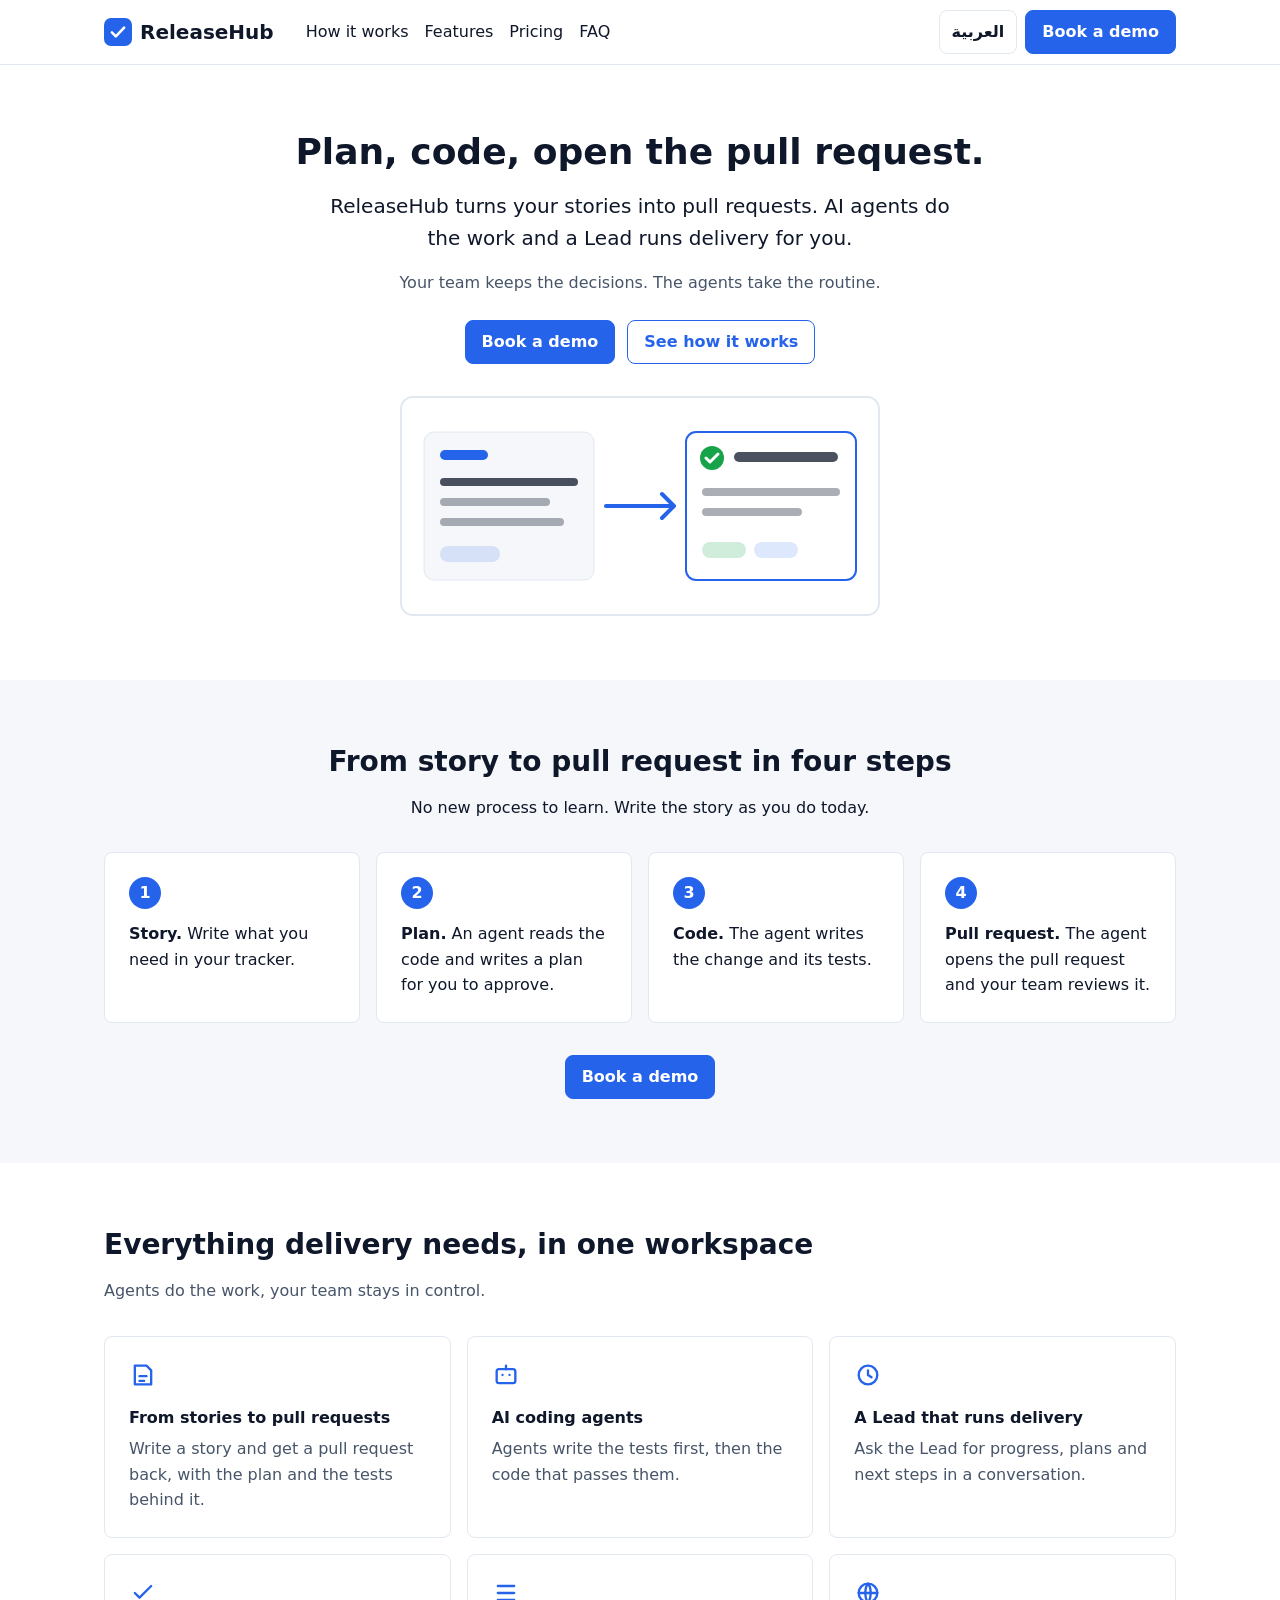
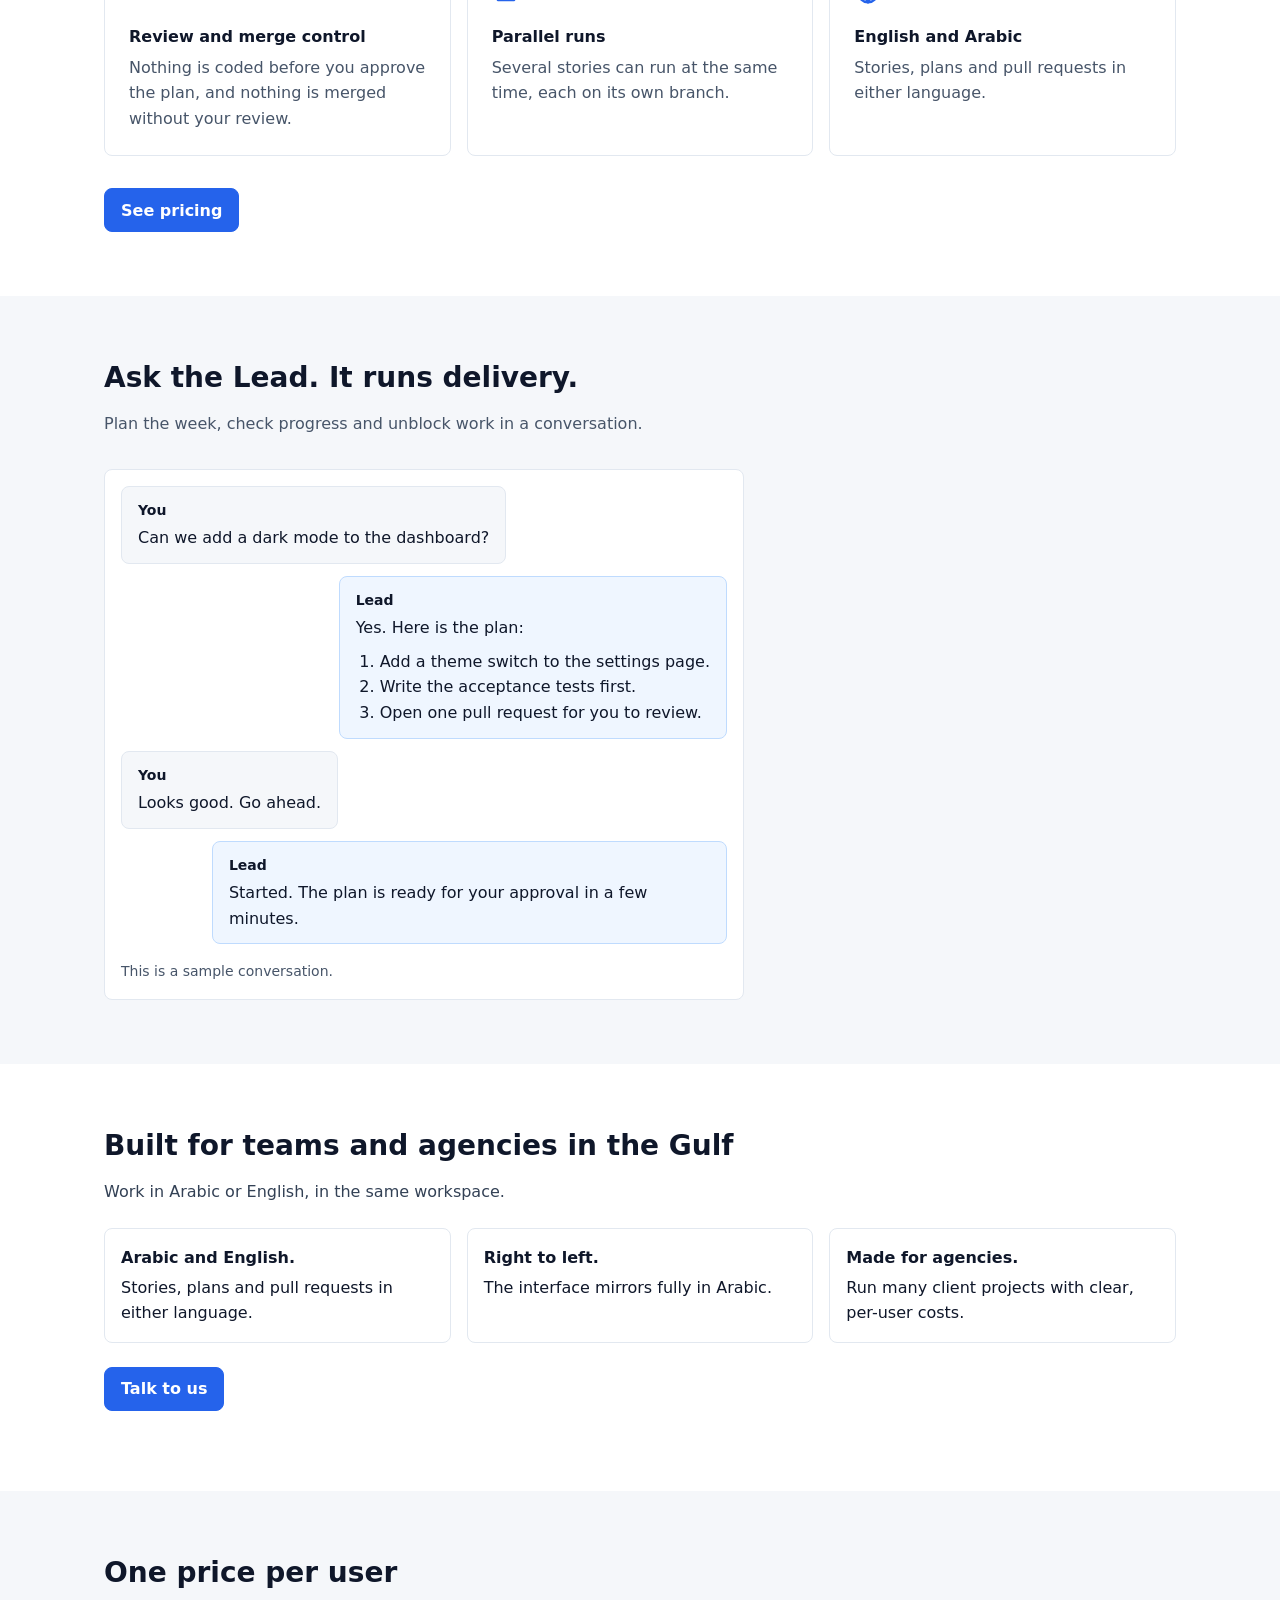
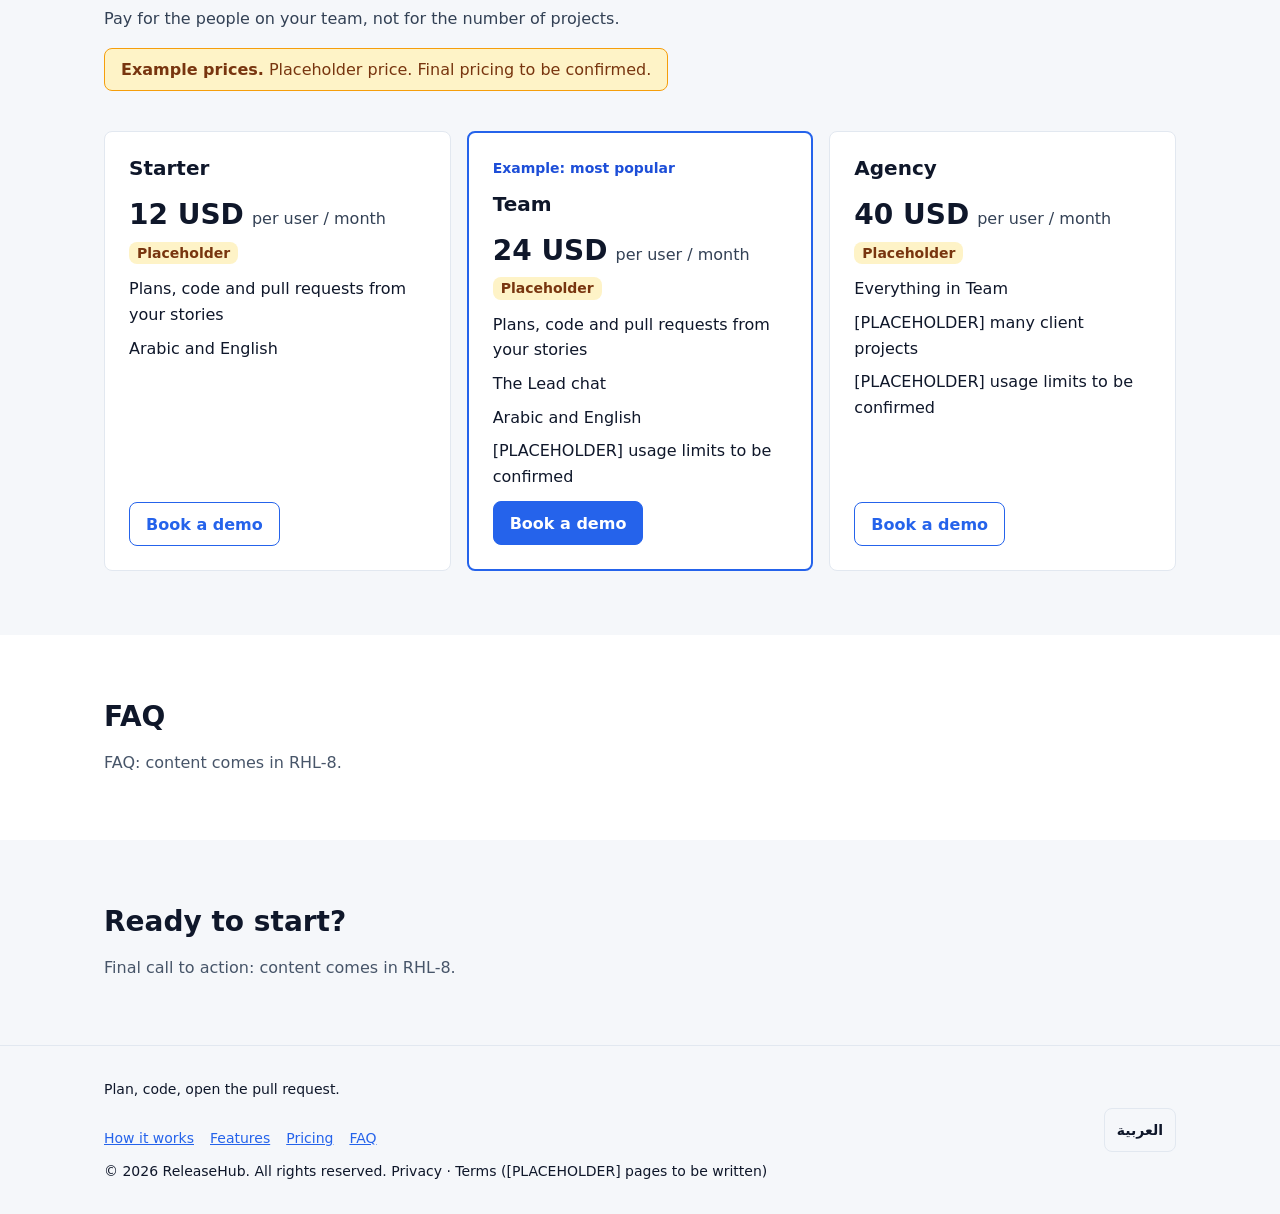
==== commit a73792d4: "Merge pull request #5 from phmarvel/agent/RUN-71 RUN-71: Features and Lead chat showcase sections" ====
--- a/index.html
+++ b/index.html
@@ -83,8 +83,41 @@
       <!-- section:features -->
       <section id="features" aria-labelledby="features-title">
         <div class="container">
-          <h2 id="features-title">Features</h2>
-          <p class="placeholder">Features: content comes in RHL-6.</p>
+          <h2 id="features-title">Everything delivery needs, in one workspace</h2>
+          <p class="section-lead">Agents do the work, your team stays in control.</p>
+          <ul class="feature-grid">
+            <li class="feature-card">
+              <svg class="feature-icon" width="28" height="28" viewBox="0 0 24 24" fill="none" stroke="currentColor" stroke-width="2" stroke-linecap="round" stroke-linejoin="round" aria-hidden="true" focusable="false"><path d="M5 4h10l4 4v12H5z"/><path d="M9 13h6M9 17h4"/></svg>
+              <h3>From stories to pull requests</h3>
+              <p>Write a story and get a pull request back, with the plan and the tests behind it.</p>
+            </li>
+            <li class="feature-card">
+              <svg class="feature-icon" width="28" height="28" viewBox="0 0 24 24" fill="none" stroke="currentColor" stroke-width="2" stroke-linecap="round" stroke-linejoin="round" aria-hidden="true" focusable="false"><rect x="4" y="7" width="16" height="12" rx="2"/><path d="M12 7V4M9 12h.01M15 12h.01"/></svg>
+              <h3>AI coding agents</h3>
+              <p>Agents write the tests first, then the code that passes them.</p>
+            </li>
+            <li class="feature-card">
+              <svg class="feature-icon" width="28" height="28" viewBox="0 0 24 24" fill="none" stroke="currentColor" stroke-width="2" stroke-linecap="round" stroke-linejoin="round" aria-hidden="true" focusable="false"><circle cx="12" cy="12" r="8"/><path d="M12 8v4l3 2"/></svg>
+              <h3>A <bdi>Lead</bdi> that runs delivery</h3>
+              <p>Ask the <bdi>Lead</bdi> for progress, plans and next steps in a conversation.</p>
+            </li>
+            <li class="feature-card">
+              <svg class="feature-icon" width="28" height="28" viewBox="0 0 24 24" fill="none" stroke="currentColor" stroke-width="2" stroke-linecap="round" stroke-linejoin="round" aria-hidden="true" focusable="false"><path d="M5 12l4 4 10-10"/></svg>
+              <h3>Review and merge control</h3>
+              <p>Nothing is coded before you approve the plan, and nothing is merged without your review.</p>
+            </li>
+            <li class="feature-card">
+              <svg class="feature-icon" width="28" height="28" viewBox="0 0 24 24" fill="none" stroke="currentColor" stroke-width="2" stroke-linecap="round" stroke-linejoin="round" aria-hidden="true" focusable="false"><path d="M5 6h14M5 12h14M5 18h14"/></svg>
+              <h3>Parallel runs</h3>
+              <p>Several stories can run at the same time, each on its own branch.</p>
+            </li>
+            <li class="feature-card">
+              <svg class="feature-icon" width="28" height="28" viewBox="0 0 24 24" fill="none" stroke="currentColor" stroke-width="2" stroke-linecap="round" stroke-linejoin="round" aria-hidden="true" focusable="false"><circle cx="12" cy="12" r="8"/><path d="M4 12h16M12 4c3 3 3 13 0 16M12 4c-3 3-3 13 0 16"/></svg>
+              <h3>English and Arabic</h3>
+              <p>Stories, plans and pull requests in either language.</p>
+            </li>
+          </ul>
+          <p class="section-action"><a class="btn" href="#pricing">See pricing</a></p>
         </div>
       </section>
       <!-- /section:features -->
@@ -92,8 +125,17 @@
       <!-- section:lead-chat -->
       <section id="lead" aria-labelledby="lead-title">
         <div class="container">
-          <h2 id="lead-title">Lead chat</h2>
-          <p class="placeholder">Lead chat: content comes in RHL-6.</p>
+          <h2 id="lead-title">Ask the <bdi>Lead</bdi>. It runs delivery.</h2>
+          <p class="section-lead">Plan the week, check progress and unblock work in a conversation.</p>
+          <figure class="chat" role="group" aria-label="Sample conversation with the Lead">
+            <ol class="chat-list">
+              <li class="msg msg-user"><span class="msg-who">You</span><p>Can we add a dark mode to the dashboard?</p></li>
+              <li class="msg msg-lead"><span class="msg-who">Lead</span><p>Yes. Here is the plan:</p><ol class="msg-steps"><li>Add a theme switch to the settings page.</li><li>Write the acceptance tests first.</li><li>Open one pull request for you to review.</li></ol></li>
+              <li class="msg msg-user"><span class="msg-who">You</span><p>Looks good. Go ahead.</p></li>
+              <li class="msg msg-lead"><span class="msg-who">Lead</span><p>Started. The plan is ready for your approval in a few minutes.</p></li>
+            </ol>
+            <figcaption class="chat-note">This is a sample conversation.</figcaption>
+          </figure>
         </div>
       </section>
       <!-- /section:lead-chat -->
@@ -160,42 +202,17 @@
       <!-- section:faq -->
       <section id="faq" aria-labelledby="faq-title">
         <div class="container">
-          <h2 id="faq-title">Questions, answered</h2>
-          <div class="faq-list">
-            <details class="faq-item">
-              <summary>Does the agent merge code on its own?</summary>
-              <p>No. It opens a pull request and your team reviews and merges it.</p>
-            </details>
-            <details class="faq-item">
-              <summary>Can I see the plan before any code is written?</summary>
-              <p>Yes. Every run starts with a plan that you approve.</p>
-            </details>
-            <details class="faq-item">
-              <summary>How is it priced?</summary>
-              <p>Per user, per month. See the <a href="#pricing">pricing section</a>.</p>
-            </details>
-            <details class="faq-item">
-              <summary>Does it work in Arabic?</summary>
-              <p>Yes. The site and the workspace work in Arabic and English.</p>
-            </details>
-            <details class="faq-item">
-              <summary>Where does my code go?</summary>
-              <p>Agents work in your own repositories. [PLACEHOLDER] Data handling details to be confirmed.</p>
-            </details>
-          </div>
+          <h2 id="faq-title">FAQ</h2>
+          <p class="placeholder">FAQ: content comes in RHL-8.</p>
         </div>
       </section>
       <!-- /section:faq -->
 
       <!-- section:cta -->
       <section id="cta" aria-labelledby="cta-title">
-        <div class="container cta-box">
-          <h2 id="cta-title">Ship your next story as a pull request</h2>
-          <p>Book a demo and see it on your own backlog.</p>
-          <p class="cta-actions">
-            <a class="btn" href="#" data-cta>Book a demo</a>
-            <a class="btn btn--ghost" href="#faq">Read the FAQ</a>
-          </p>
+        <div class="container">
+          <h2 id="cta-title">Ready to start?</h2>
+          <p class="placeholder">Final call to action: content comes in RHL-8.</p>
         </div>
       </section>
       <!-- /section:cta -->
--- a/assets/css/styles.css
+++ b/assets/css/styles.css
@@ -198,6 +198,30 @@
 main section { padding-block: var(--space-12); }
 main section:nth-of-type(even) { background: var(--color-surface); }
 .placeholder { color: #475569; margin-block-end: 0; }
+
+/* ===== RHL-6: Features and Lead chat showcase sections ===== */
+.section-lead { color: #475569; max-inline-size: 60ch; margin-block-end: var(--space-8); }
+.section-action { margin-block: var(--space-8) 0; }
+.feature-grid { list-style: none; margin: 0; padding: 0; display: grid; grid-template-columns: 1fr; gap: var(--space-4); }
+.feature-card { background: var(--color-bg); border: 1px solid var(--color-line); border-radius: var(--radius); padding: var(--space-6); overflow-wrap: anywhere; }
+.feature-icon { color: var(--color-accent); margin-block-end: var(--space-3); }
+.feature-card h3 { font-size: var(--text-base); margin-block-end: var(--space-2); }
+.feature-card p { margin: 0; color: #475569; }
+.chat { margin: 0; max-inline-size: 640px; background: var(--color-bg); border: 1px solid var(--color-line); border-radius: var(--radius); padding: var(--space-4); }
+.chat-list { list-style: none; margin: 0; padding: 0; display: flex; flex-direction: column; gap: var(--space-3); }
+.msg { max-inline-size: 85%; padding: var(--space-3) var(--space-4); border-radius: var(--radius); overflow-wrap: anywhere; }
+.msg p { margin: 0; }
+.msg-who { display: block; font-size: var(--text-sm); font-weight: 600; margin-block-end: var(--space-1); }
+.msg-user { align-self: flex-start; background: var(--color-surface); border: 1px solid var(--color-line); }
+.msg-lead { align-self: flex-end; background: #EFF6FF; border: 1px solid #BFDBFE; }
+.msg-steps { margin: var(--space-2) 0 0; padding-inline-start: var(--space-6); }
+.chat-note { margin-block-start: var(--space-4); font-size: var(--text-sm); color: #475569; }
+@media (min-width: 768px) {
+  .feature-grid { grid-template-columns: repeat(2, 1fr); }
+}
+@media (min-width: 1024px) {
+  .feature-grid { grid-template-columns: repeat(3, 1fr); }
+}
 
 /* ===== Hero and How it works (RHL-5) ===== */
 #hero { padding-block-start: var(--space-16); text-align: center; }
@@ -257,40 +281,6 @@
   html { scroll-behavior: smooth; }
 }
 
-/* ===== RHL-8: FAQ and final call to action ===== */
-.faq-list { max-inline-size: 48rem; margin-block-start: var(--space-6); }
-.faq-item { border-block-end: 1px solid var(--color-line); }
-.faq-item:first-child { border-block-start: 1px solid var(--color-line); }
-.faq-item summary {
-  position: relative;
-  display: block;
-  min-block-size: var(--tap);
-  padding-block: var(--space-4);
-  padding-inline: 0 var(--space-8);
-  font-weight: 600;
-  cursor: pointer;
-  list-style: none;
-}
-.faq-item summary::-webkit-details-marker { display: none; }
-.faq-item summary::after {
-  content: "";
-  position: absolute;
-  inset-inline-end: var(--space-2);
-  inset-block-start: 50%;
-  inline-size: 0.6rem;
-  block-size: 0.6rem;
-  margin-block-start: -0.45rem;
-  border-inline-end: 2px solid var(--color-accent);
-  border-block-end: 2px solid var(--color-accent);
-  transform: rotate(45deg);
-}
-.faq-item[open] summary::after { margin-block-start: -0.2rem; transform: rotate(-135deg); }
-.faq-item summary:focus-visible { outline: 2px solid var(--color-accent); outline-offset: 2px; border-radius: var(--radius); }
-.faq-item p { margin-block: 0 var(--space-4); padding-inline-end: var(--space-8); }
-#cta { scroll-margin-block-start: 5rem; }
-.cta-box { text-align: center; }
-.cta-actions { display: flex; flex-wrap: wrap; justify-content: center; gap: var(--space-3); margin-block-end: 0; }
-
 /* ===== RHL-7: Gulf audience and per-user pricing sections ===== */
 .lead-text { max-inline-size: 60ch; color: #334155; }
 .points, .plans, .plan-items { list-style: none; margin: 0; padding: 0; }
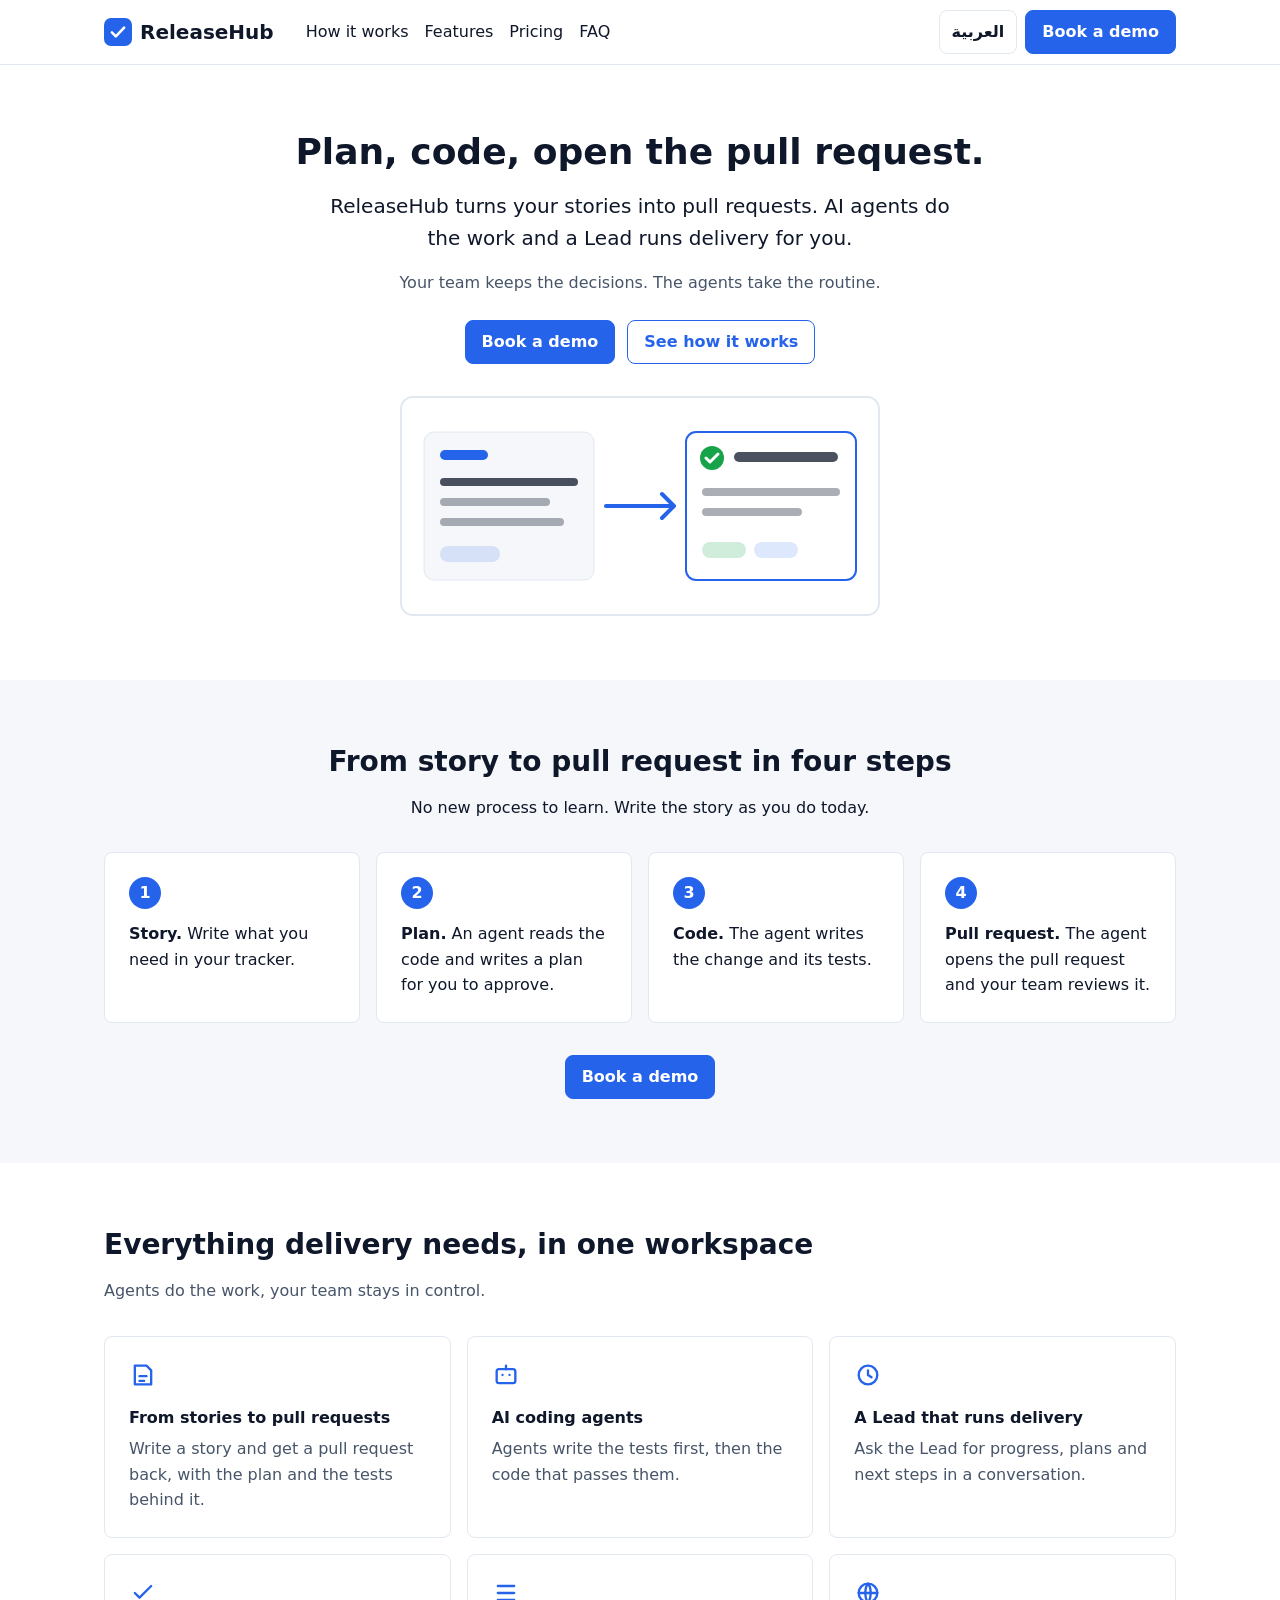
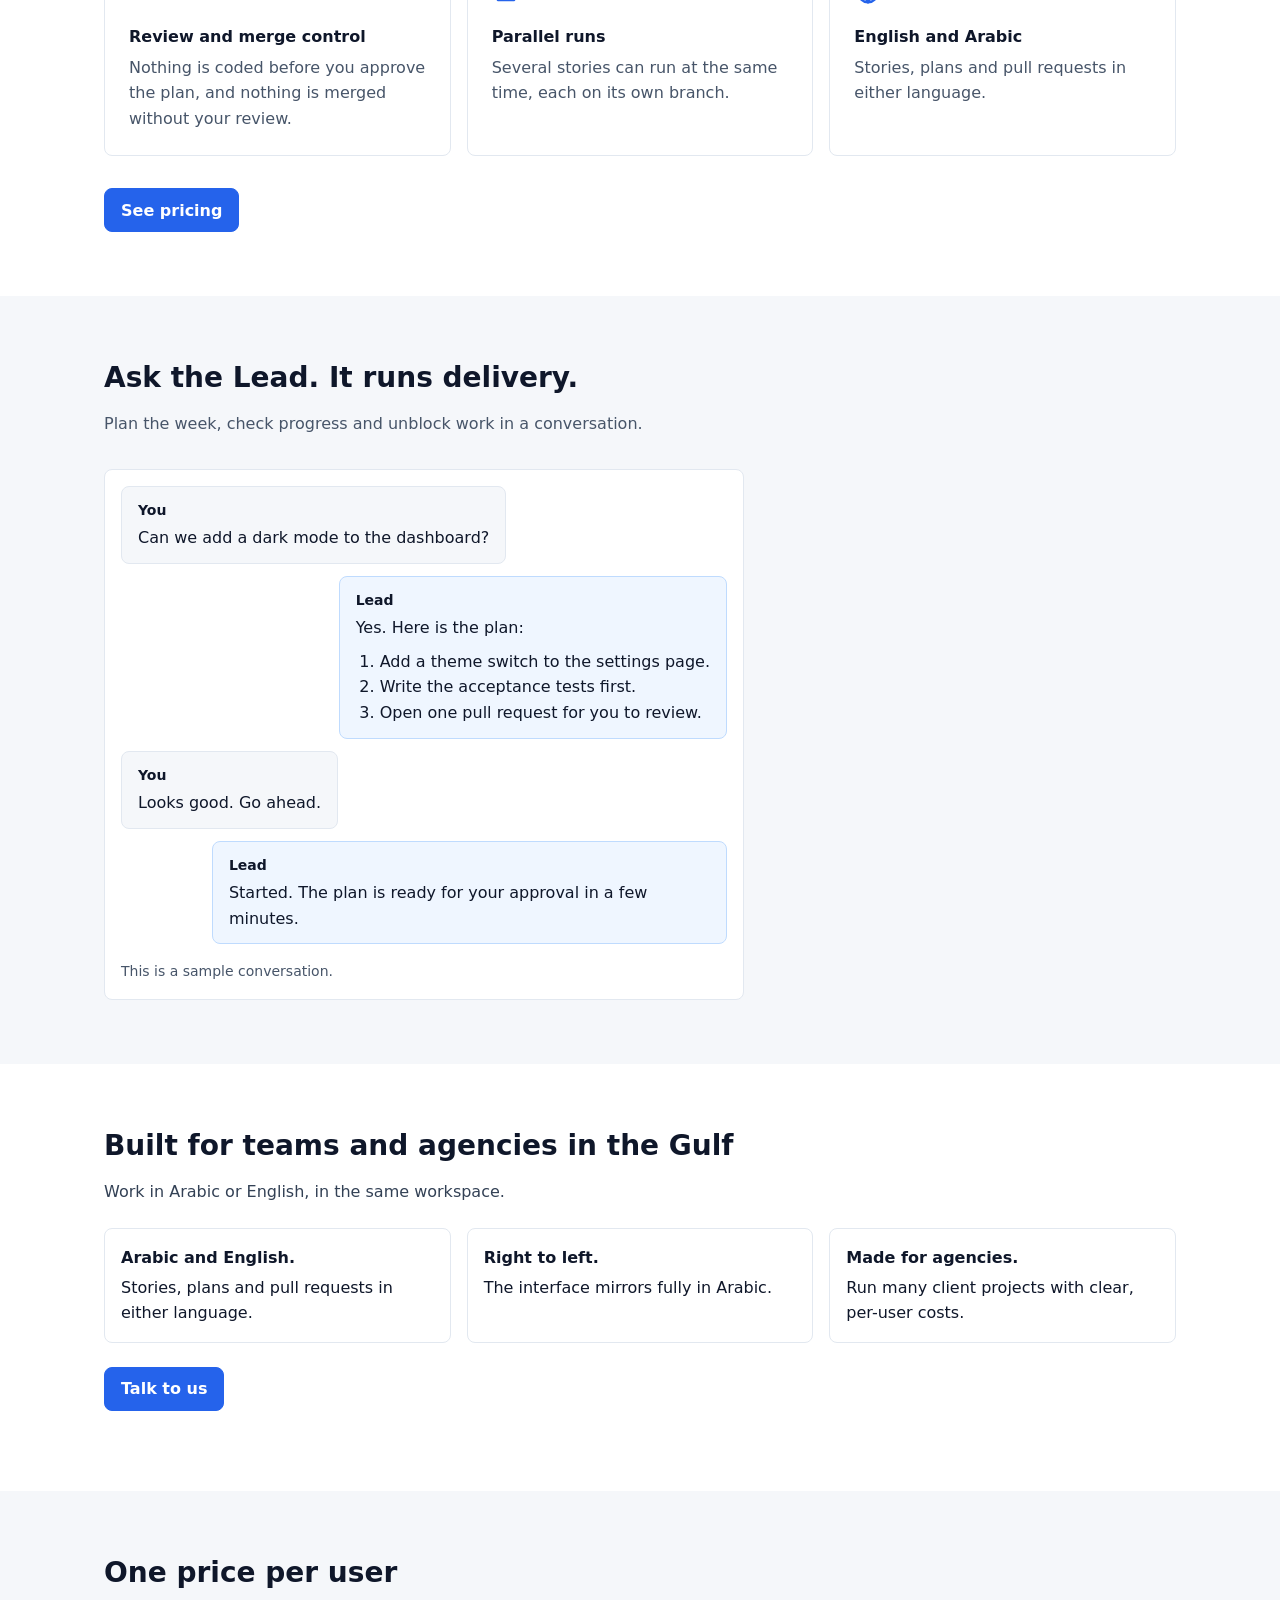
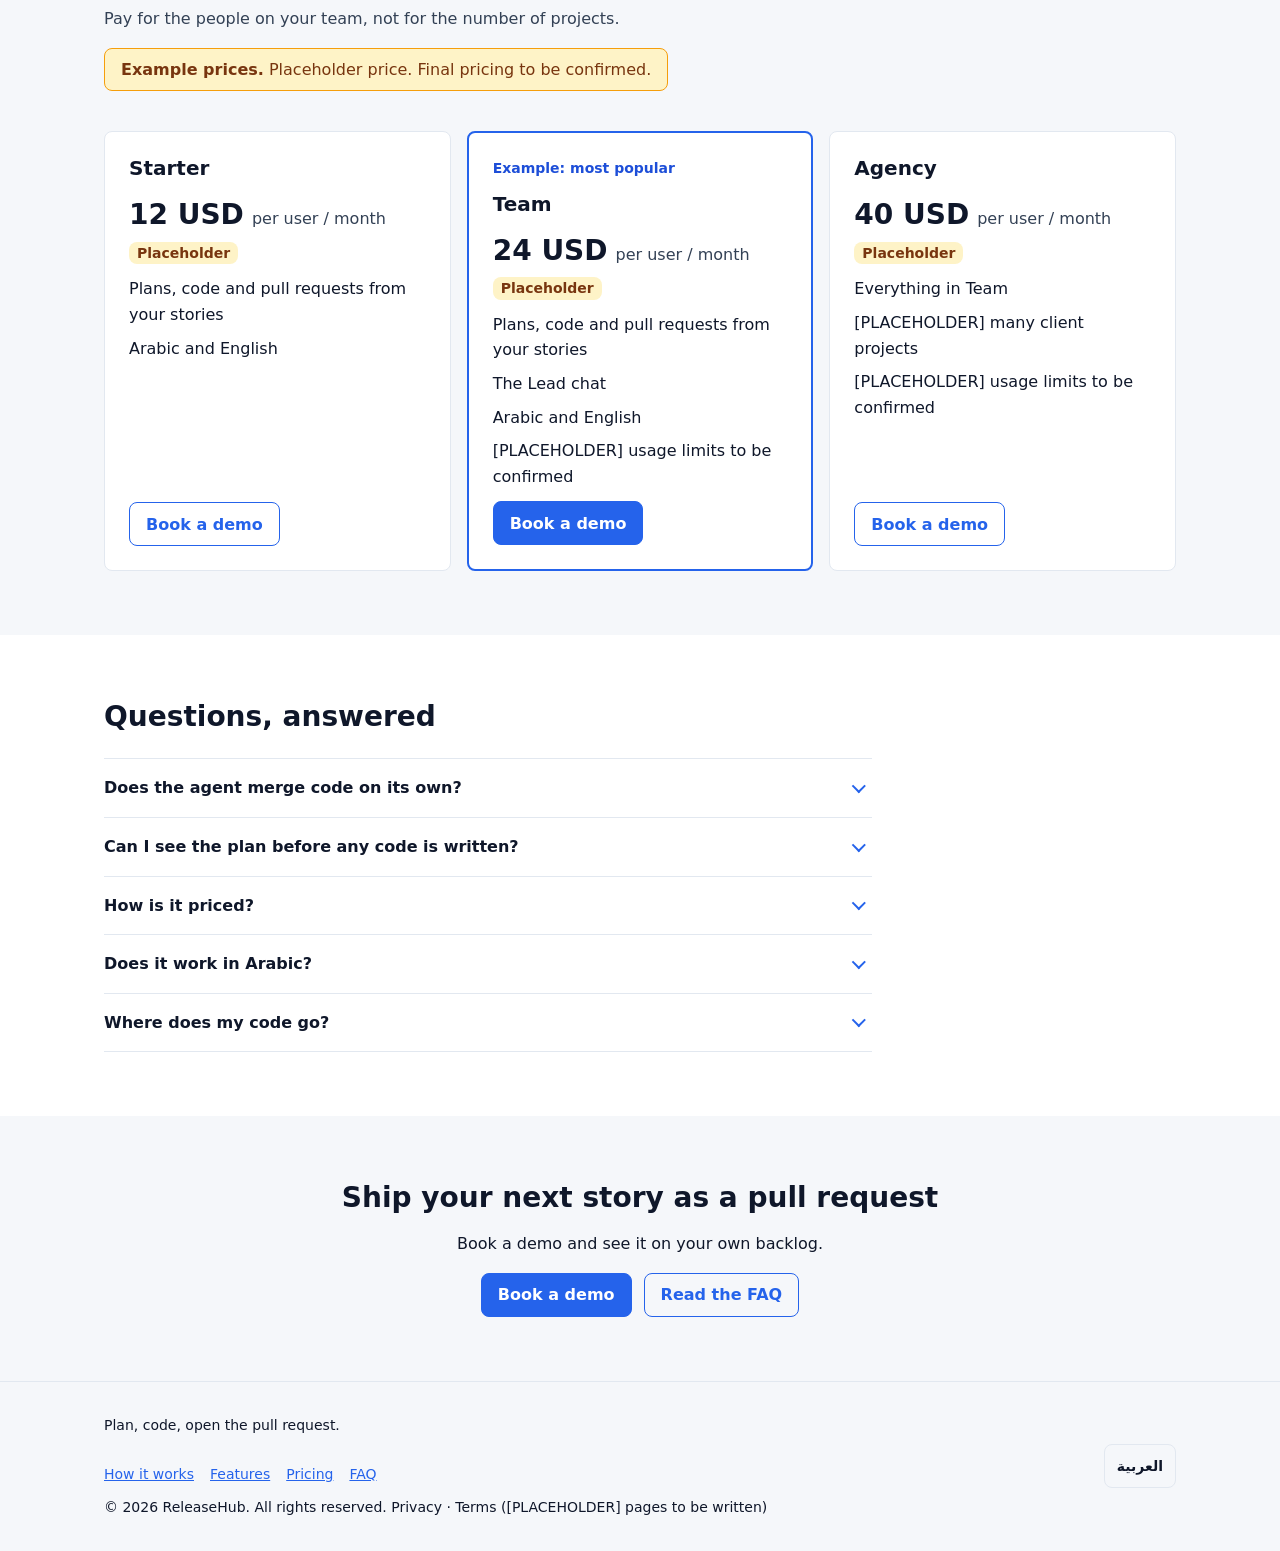
==== commit 4d79b35d: "Merge branch 'main' into agent/RUN-73" ====
--- a/index.html
+++ b/index.html
@@ -202,17 +202,42 @@
       <!-- section:faq -->
       <section id="faq" aria-labelledby="faq-title">
         <div class="container">
-          <h2 id="faq-title">FAQ</h2>
-          <p class="placeholder">FAQ: content comes in RHL-8.</p>
+          <h2 id="faq-title">Questions, answered</h2>
+          <div class="faq-list">
+            <details class="faq-item">
+              <summary>Does the agent merge code on its own?</summary>
+              <p>No. It opens a pull request and your team reviews and merges it.</p>
+            </details>
+            <details class="faq-item">
+              <summary>Can I see the plan before any code is written?</summary>
+              <p>Yes. Every run starts with a plan that you approve.</p>
+            </details>
+            <details class="faq-item">
+              <summary>How is it priced?</summary>
+              <p>Per user, per month. See the <a href="#pricing">pricing section</a>.</p>
+            </details>
+            <details class="faq-item">
+              <summary>Does it work in Arabic?</summary>
+              <p>Yes. The site and the workspace work in Arabic and English.</p>
+            </details>
+            <details class="faq-item">
+              <summary>Where does my code go?</summary>
+              <p>Agents work in your own repositories. [PLACEHOLDER] Data handling details to be confirmed.</p>
+            </details>
+          </div>
         </div>
       </section>
       <!-- /section:faq -->
 
       <!-- section:cta -->
       <section id="cta" aria-labelledby="cta-title">
-        <div class="container">
-          <h2 id="cta-title">Ready to start?</h2>
-          <p class="placeholder">Final call to action: content comes in RHL-8.</p>
+        <div class="container cta-box">
+          <h2 id="cta-title">Ship your next story as a pull request</h2>
+          <p>Book a demo and see it on your own backlog.</p>
+          <p class="cta-actions">
+            <a class="btn" href="#" data-cta>Book a demo</a>
+            <a class="btn btn--ghost" href="#faq">Read the FAQ</a>
+          </p>
         </div>
       </section>
       <!-- /section:cta -->
--- a/assets/css/styles.css
+++ b/assets/css/styles.css
@@ -281,6 +281,40 @@
   html { scroll-behavior: smooth; }
 }
 
+/* ===== RHL-8: FAQ and final call to action ===== */
+.faq-list { max-inline-size: 48rem; margin-block-start: var(--space-6); }
+.faq-item { border-block-end: 1px solid var(--color-line); }
+.faq-item:first-child { border-block-start: 1px solid var(--color-line); }
+.faq-item summary {
+  position: relative;
+  display: block;
+  min-block-size: var(--tap);
+  padding-block: var(--space-4);
+  padding-inline: 0 var(--space-8);
+  font-weight: 600;
+  cursor: pointer;
+  list-style: none;
+}
+.faq-item summary::-webkit-details-marker { display: none; }
+.faq-item summary::after {
+  content: "";
+  position: absolute;
+  inset-inline-end: var(--space-2);
+  inset-block-start: 50%;
+  inline-size: 0.6rem;
+  block-size: 0.6rem;
+  margin-block-start: -0.45rem;
+  border-inline-end: 2px solid var(--color-accent);
+  border-block-end: 2px solid var(--color-accent);
+  transform: rotate(45deg);
+}
+.faq-item[open] summary::after { margin-block-start: -0.2rem; transform: rotate(-135deg); }
+.faq-item summary:focus-visible { outline: 2px solid var(--color-accent); outline-offset: 2px; border-radius: var(--radius); }
+.faq-item p { margin-block: 0 var(--space-4); padding-inline-end: var(--space-8); }
+#cta { scroll-margin-block-start: 5rem; }
+.cta-box { text-align: center; }
+.cta-actions { display: flex; flex-wrap: wrap; justify-content: center; gap: var(--space-3); margin-block-end: 0; }
+
 /* ===== RHL-7: Gulf audience and per-user pricing sections ===== */
 .lead-text { max-inline-size: 60ch; color: #334155; }
 .points, .plans, .plan-items { list-style: none; margin: 0; padding: 0; }
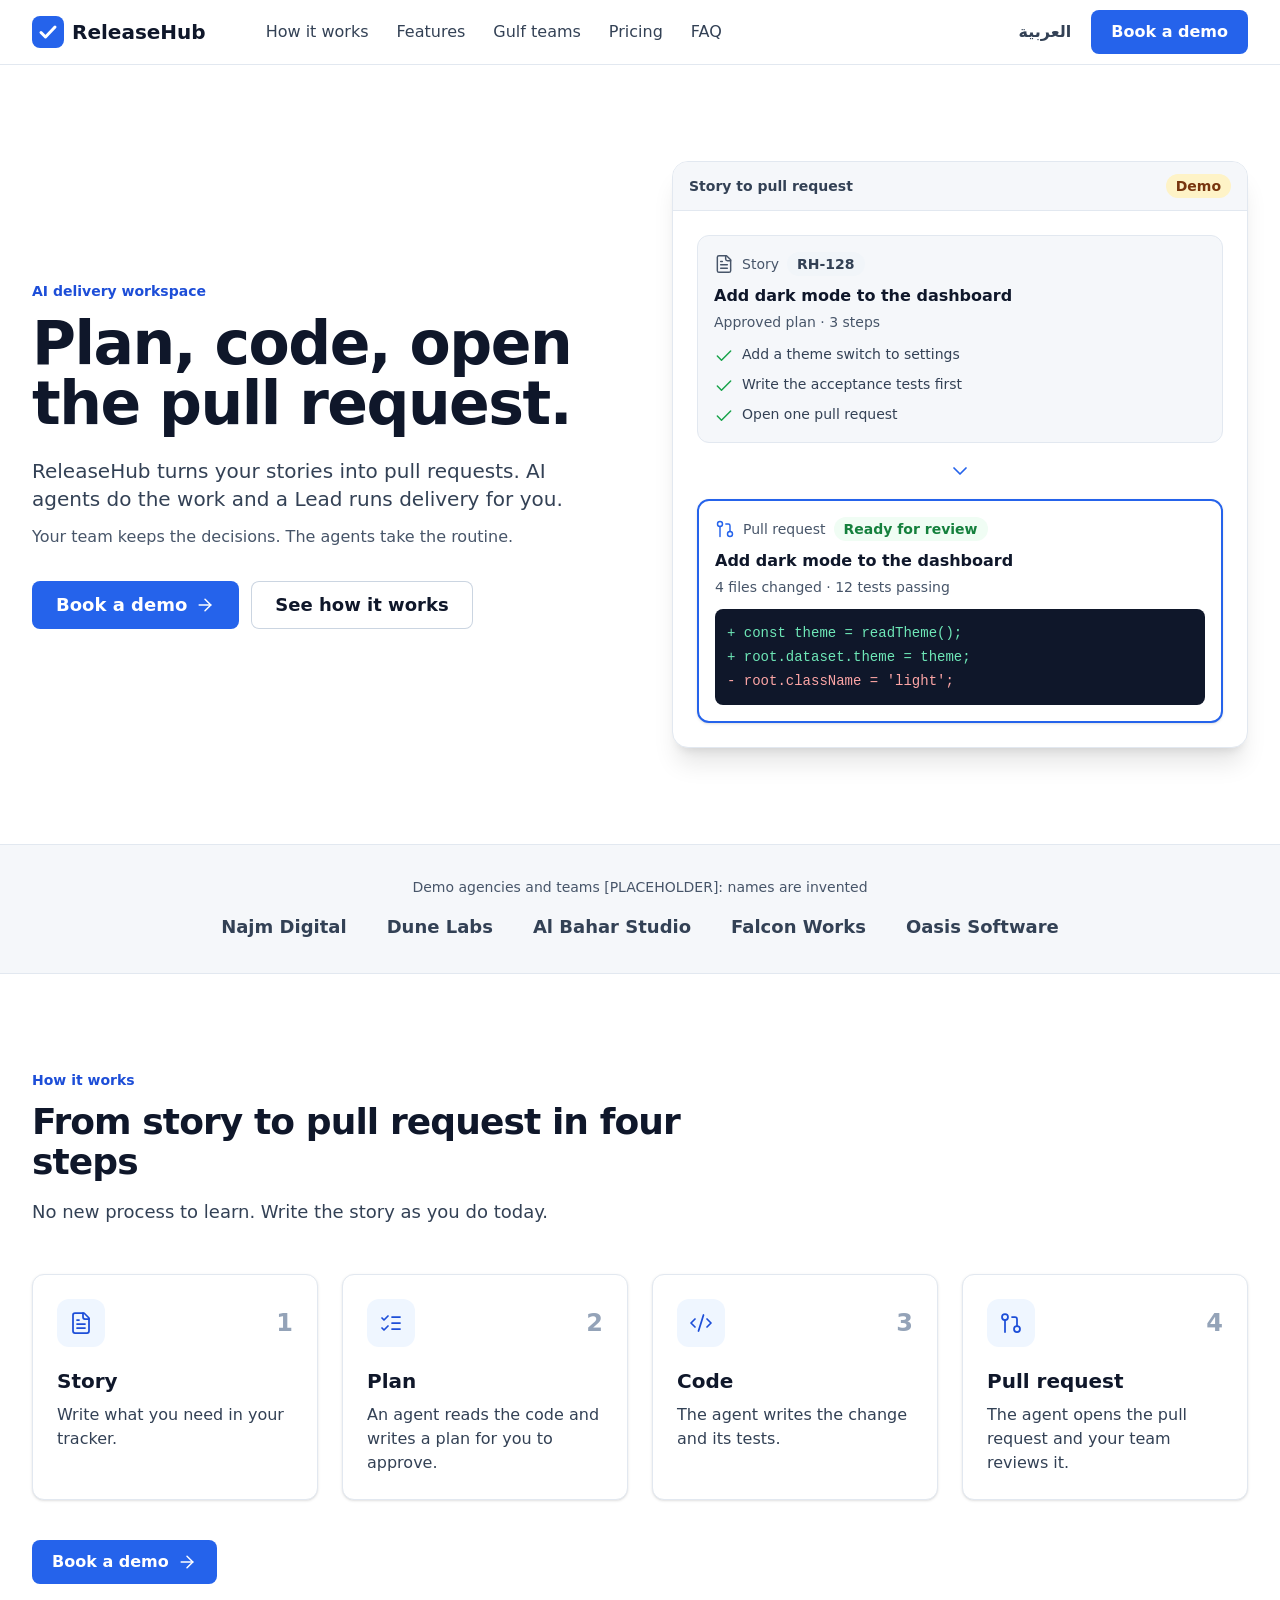
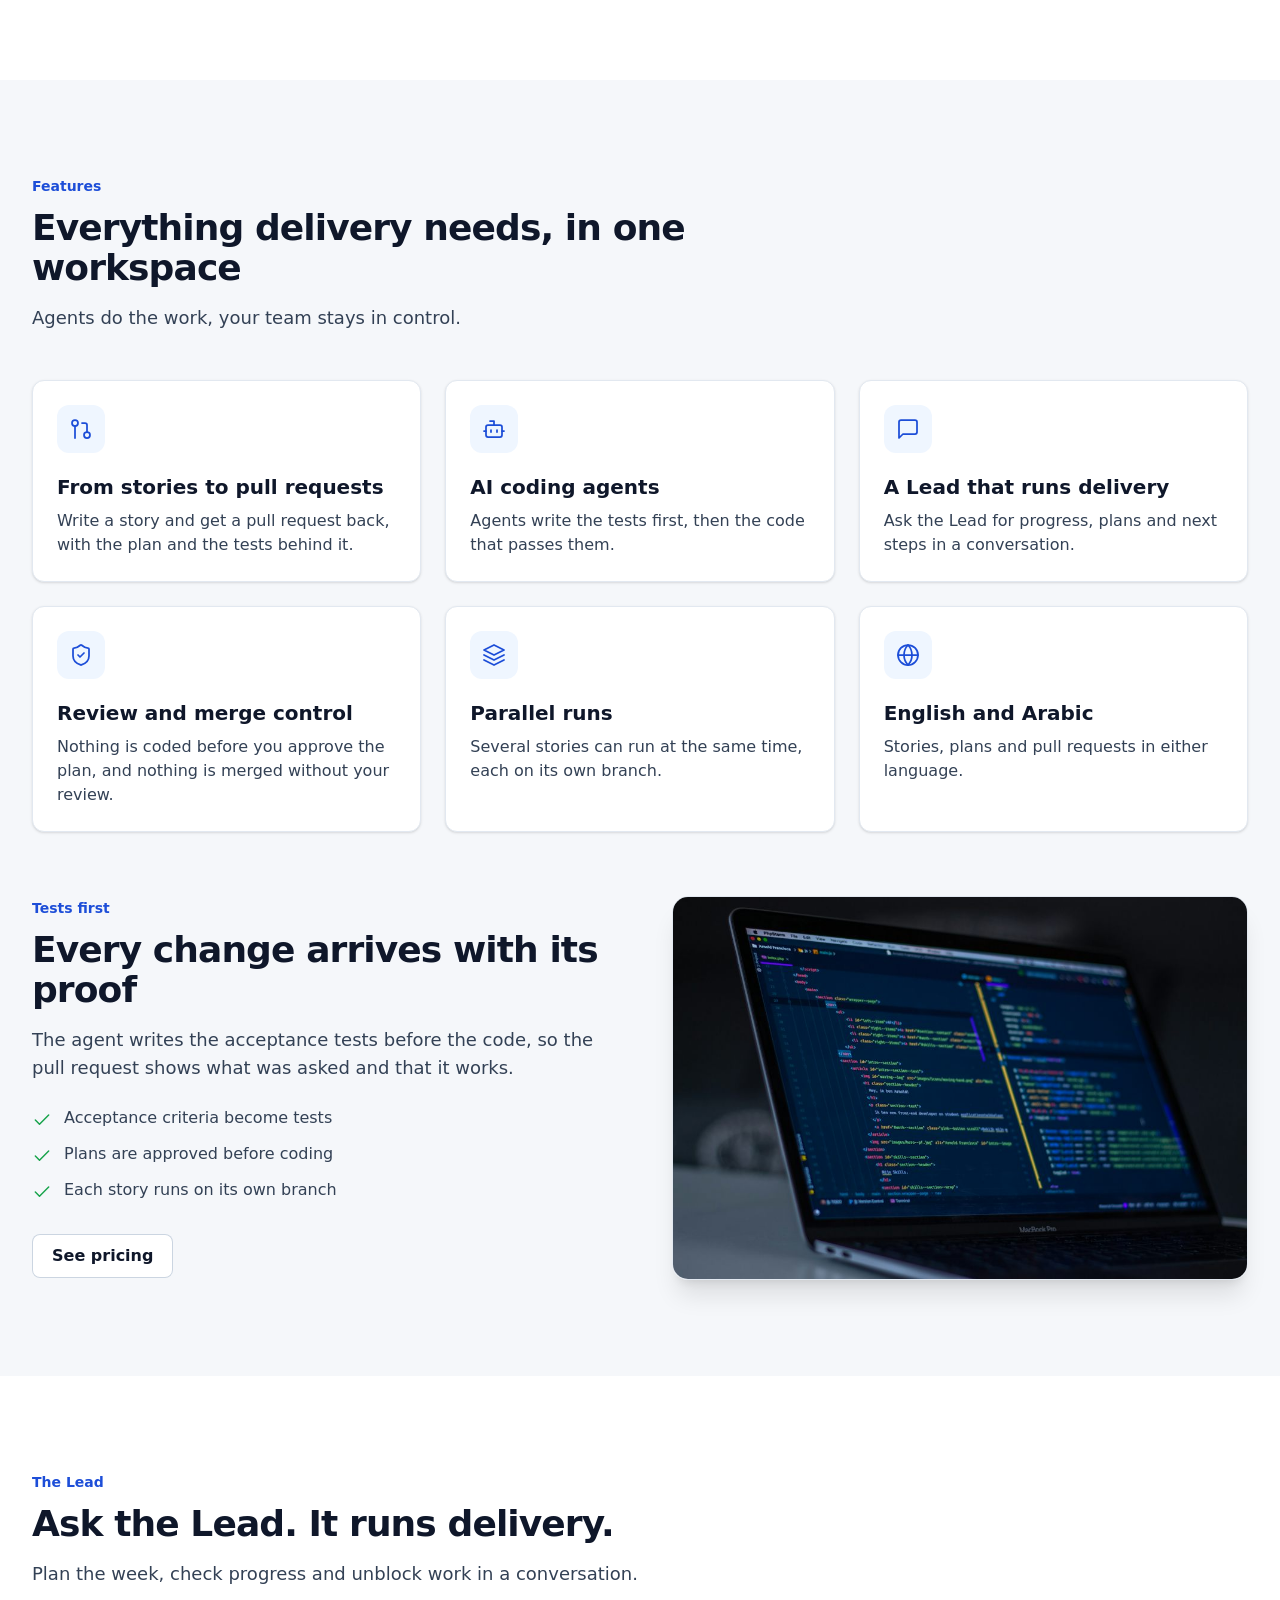
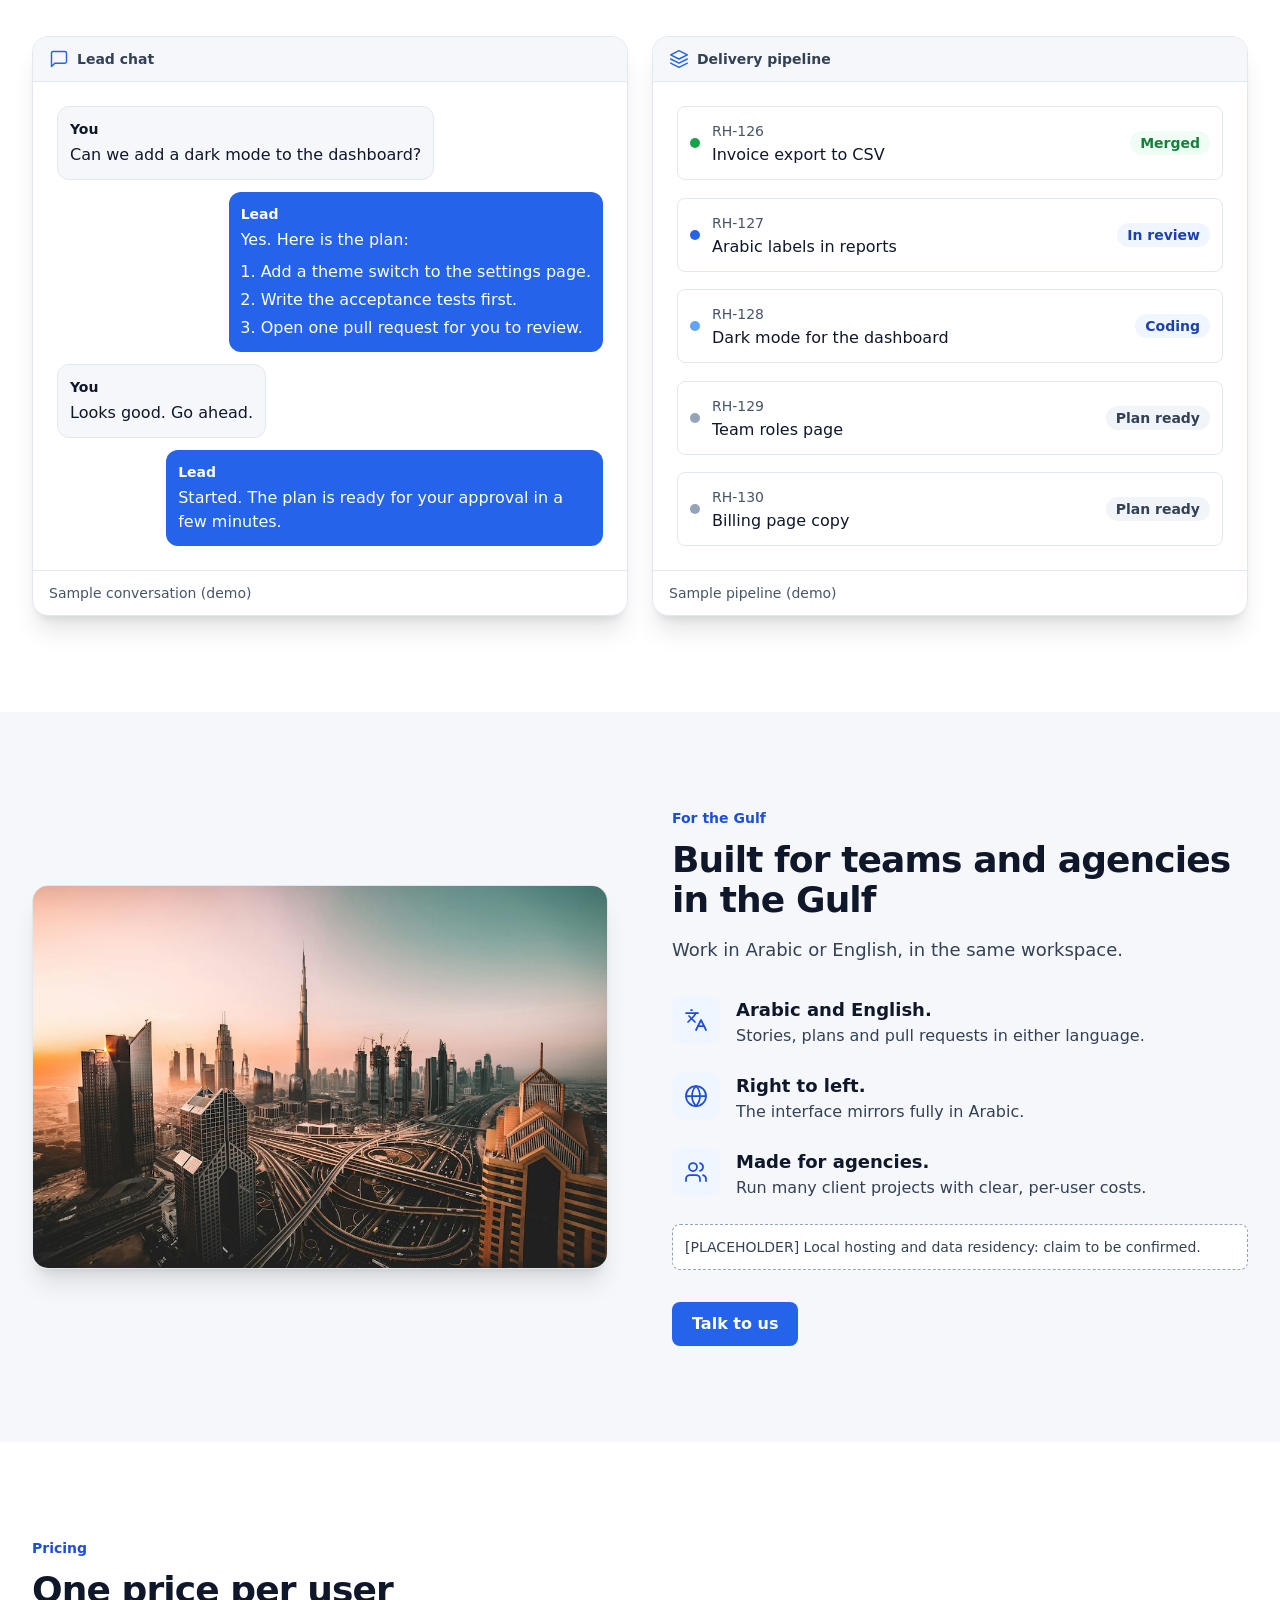
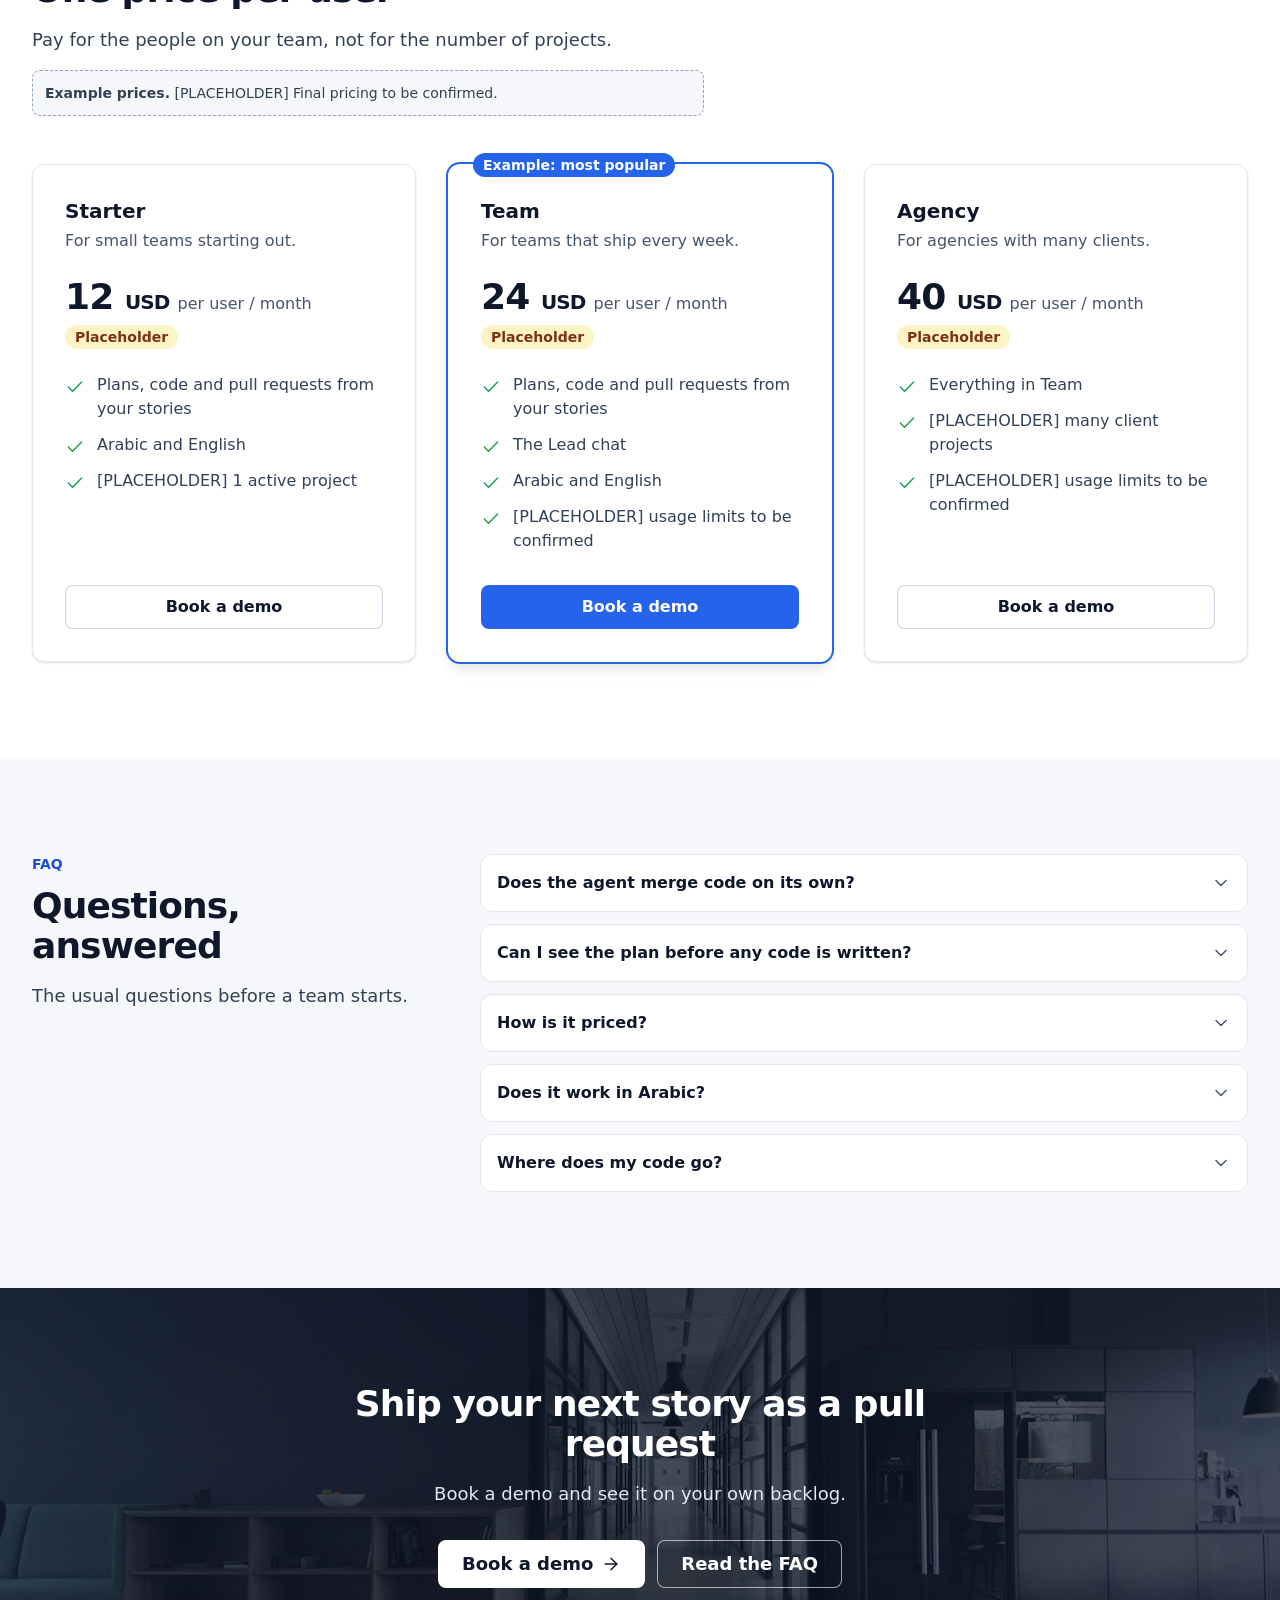
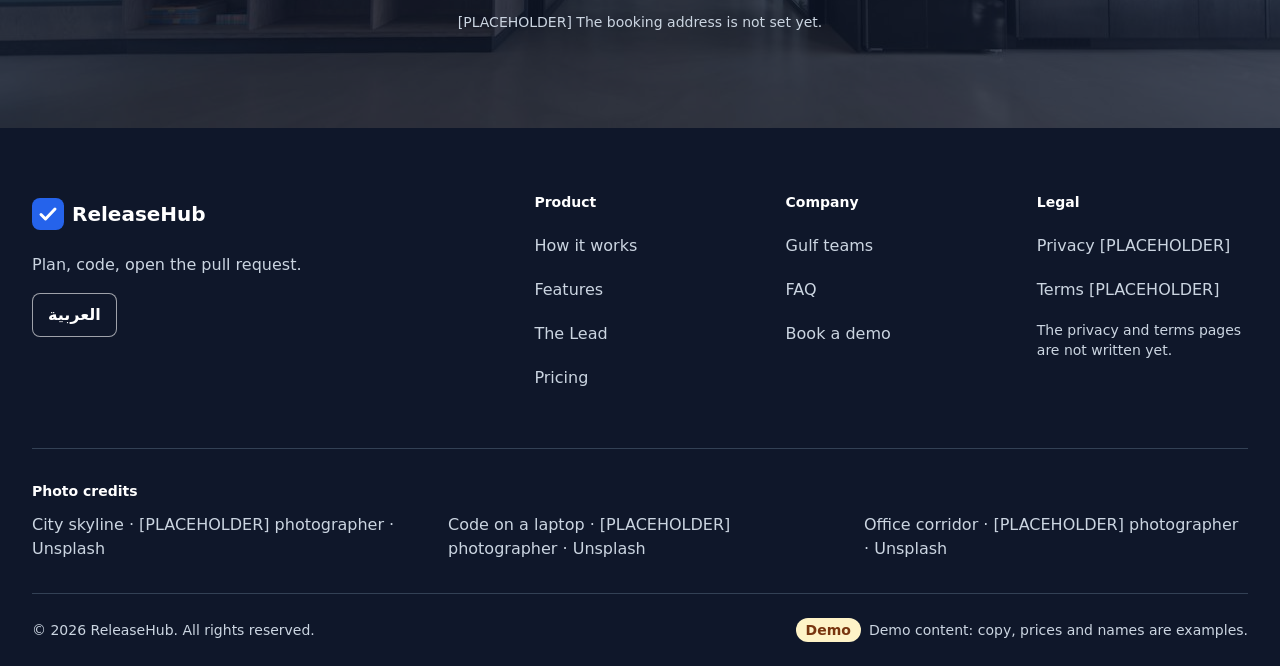
==== commit 3c0b4391: "RUN-145: Redesign the whole landing page to a professional standard Made by a ReleaseHub agent run." ====
--- a/index.html
+++ b/index.html
@@ -4,258 +4,338 @@
   <meta charset="utf-8">
   <meta name="viewport" content="width=device-width, initial-scale=1">
   <title>ReleaseHub: from story to pull request</title>
+  <link rel="preload" href="assets/fonts/ibm-plex-sans-latin-400-normal.woff2" as="font" type="font/woff2" crossorigin>
   <link rel="stylesheet" href="assets/css/styles.css">
   <script src="assets/js/i18n.js" defer></script>
   <script src="assets/js/main.js" defer></script>
 </head>
 <body>
+  <!-- GENERATED by tools/render-pages.mjs from content/demo.json (demo content). Do not edit by hand. -->
   <a class="skip-link" href="#main">Skip to content</a>
 
-  <header class="site-header">
-    <div class="container">
-      <a class="brand" href="#hero"><svg viewBox="0 0 32 32" width="28" height="28" aria-hidden="true" focusable="false"><rect width="32" height="32" rx="8" fill="#2563EB"/><path d="M9 16.5l4.5 4.5L23 11" fill="none" stroke="#fff" stroke-width="3" stroke-linecap="round" stroke-linejoin="round"/></svg><span>ReleaseHub</span></a>
-      <nav class="site-nav" id="site-nav" aria-label="Main">
-        <ul>
-          <li><a href="#how">How it works</a></li>
-          <li><a href="#features">Features</a></li>
-          <li><a href="#pricing">Pricing</a></li>
-          <li><a href="#faq">FAQ</a></li>
-        </ul>
-      </nav>
-      <a class="lang-switch" href="ar/" hreflang="ar" lang="ar" aria-label="Switch language to Arabic" data-lang-switch>العربية</a>
-      <a class="btn" href="#cta">Book a demo</a>
-      <button class="menu-button" type="button" aria-expanded="false" aria-controls="site-nav" data-menu-button>Menu</button>
+  <header class="sticky top-0 z-40 border-b border-slate-200 bg-white">
+    <div class="wrap flex h-16 items-center gap-2 sm:gap-4">
+      <a class="brand" href="#hero" aria-label="ReleaseHub"><svg class="size-8 text-accent-600" viewBox="0 0 32 32" aria-hidden="true" focusable="false"><rect width="32" height="32" rx="8" fill="currentColor"/><path d="M9 16.5l4.5 4.5L23 11" fill="none" stroke="#fff" stroke-width="3" stroke-linecap="round" stroke-linejoin="round"/></svg><span>ReleaseHub</span></a>
+      <nav class="ms-8 hidden lg:block" aria-label="Main"><ul class="flex items-center gap-1"><li><a class="nav-link" href="#how">How it works</a></li><li><a class="nav-link" href="#features">Features</a></li><li><a class="nav-link" href="#gulf">Gulf teams</a></li><li><a class="nav-link" href="#pricing">Pricing</a></li><li><a class="nav-link" href="#faq">FAQ</a></li></ul></nav>
+      <div class="ms-auto flex items-center gap-2">
+        <a class="lang-switch " href="ar/" hreflang="ar" lang="ar" aria-label="Switch language to Arabic" data-lang-switch>العربية</a>
+        <a class="btn btn-primary hidden sm:inline-flex" href="#cta" data-cta>Book a demo</a>
+        <button class="icon-btn lg:hidden" type="button" aria-expanded="false" aria-controls="sheet" aria-label="Open menu" data-menu-button><svg class="size-6" viewBox="0 0 24 24" fill="none" stroke="currentColor" stroke-width="1.75" stroke-linecap="round" stroke-linejoin="round" aria-hidden="true" focusable="false"><path d="M4 12h16"/><path d="M4 6h16"/><path d="M4 18h16"/></svg></button>
+      </div>
     </div>
   </header>
+    <div id="sheet" class="sheet" hidden>
+      <div class="sheet-backdrop" data-sheet-close></div>
+      <div class="sheet-panel" role="dialog" aria-modal="true" aria-label="Mobile menu">
+        <div class="flex items-center justify-between">
+          <span class="brand"><svg class="size-8 text-accent-600" viewBox="0 0 32 32" aria-hidden="true" focusable="false"><rect width="32" height="32" rx="8" fill="currentColor"/><path d="M9 16.5l4.5 4.5L23 11" fill="none" stroke="#fff" stroke-width="3" stroke-linecap="round" stroke-linejoin="round"/></svg><span>ReleaseHub</span></span>
+          <button class="icon-btn" type="button" aria-label="Close menu" data-sheet-close><svg class="size-6" viewBox="0 0 24 24" fill="none" stroke="currentColor" stroke-width="1.75" stroke-linecap="round" stroke-linejoin="round" aria-hidden="true" focusable="false"><path d="M18 6 6 18"/><path d="m6 6 12 12"/></svg></button>
+        </div>
+        <nav class="mt-6" aria-label="Mobile menu"><ul class="flex flex-col"><li><a class="sheet-link" href="#how" data-sheet-close>How it works</a></li><li><a class="sheet-link" href="#features" data-sheet-close>Features</a></li><li><a class="sheet-link" href="#gulf" data-sheet-close>Gulf teams</a></li><li><a class="sheet-link" href="#pricing" data-sheet-close>Pricing</a></li><li><a class="sheet-link" href="#faq" data-sheet-close>FAQ</a></li></ul></nav>
+        <div class="mt-auto flex flex-col gap-3 pt-6">
+          <a class="btn btn-primary w-full" href="#cta" data-cta data-sheet-close>Book a demo</a>
+          <a class="lang-switch justify-center ring-1 ring-slate-300" href="ar/" hreflang="ar" lang="ar" aria-label="Switch language to Arabic" data-lang-switch>العربية</a>
+        </div>
+      </div>
+    </div>
 
   <main id="main">
-    <!-- Each block below belongs to one story. Add content only inside your block. -->
-      <!-- section:hero -->
-      <section id="hero" aria-labelledby="hero-title">
-        <div class="container">
-          <h1 id="hero-title">Plan, code, open the pull request.</h1>
-          <p class="hero-subline">ReleaseHub turns your stories into pull requests. AI agents do the work and a Lead runs delivery for you.</p>
-          <p class="hero-body">Your team keeps the decisions. The agents take the routine.</p>
-          <div class="hero-actions">
-            <a class="btn" href="#cta">Book a demo</a>
-            <a class="btn btn--ghost" href="#how">See how it works</a>
-          </div>
-          <div class="hero-visual" dir="ltr">
-            <svg viewBox="0 0 480 220" width="480" height="220" role="img" aria-label="A story in ReleaseHub with its pull request opened">
-              <rect x="1" y="1" width="478" height="218" rx="12" fill="#FFFFFF" stroke="#E2E8F0" stroke-width="2"/>
-              <rect x="24" y="36" width="170" height="148" rx="10" fill="#F5F7FA" stroke="#E2E8F0"/>
-              <rect x="40" y="54" width="48" height="10" rx="5" fill="#2563EB"/>
-              <rect x="40" y="82" width="138" height="8" rx="4" fill="#0F172A" opacity=".75"/>
-              <rect x="40" y="102" width="110" height="8" rx="4" fill="#0F172A" opacity=".35"/>
-              <rect x="40" y="122" width="124" height="8" rx="4" fill="#0F172A" opacity=".35"/>
-              <rect x="40" y="150" width="60" height="16" rx="8" fill="#2563EB" opacity=".15"/>
-              <path d="M206 110h68m-12-12l12 12-12 12" fill="none" stroke="#2563EB" stroke-width="4" stroke-linecap="round" stroke-linejoin="round"/>
-              <rect x="286" y="36" width="170" height="148" rx="10" fill="#FFFFFF" stroke="#2563EB" stroke-width="2"/>
-              <circle cx="312" cy="62" r="12" fill="#16A34A"/>
-              <path d="M306 62l4 4 8-8" fill="none" stroke="#FFFFFF" stroke-width="3" stroke-linecap="round" stroke-linejoin="round"/>
-              <rect x="334" y="56" width="104" height="10" rx="5" fill="#0F172A" opacity=".75"/>
-              <rect x="302" y="92" width="138" height="8" rx="4" fill="#0F172A" opacity=".35"/>
-              <rect x="302" y="112" width="100" height="8" rx="4" fill="#0F172A" opacity=".35"/>
-              <rect x="302" y="146" width="44" height="16" rx="8" fill="#16A34A" opacity=".2"/>
-              <rect x="354" y="146" width="44" height="16" rx="8" fill="#2563EB" opacity=".15"/>
-            </svg>
-          </div>
-        </div>
-      </section>
-      <!-- /section:hero -->
-
-      <!-- section:how-it-works -->
-      <section id="how" aria-labelledby="how-title">
-        <div class="container">
-          <h2 id="how-title">From story to pull request in four steps</h2>
-          <p class="how-subline">No new process to learn. Write the story as you do today.</p>
-          <ol class="steps">
-            <li><span class="step-num" aria-hidden="true">1</span><p><strong>Story.</strong> Write what you need in your tracker.</p></li>
-            <li><span class="step-num" aria-hidden="true">2</span><p><strong>Plan.</strong> An agent reads the code and writes a plan for you to approve.</p></li>
-            <li><span class="step-num" aria-hidden="true">3</span><p><strong>Code.</strong> The agent writes the change and its tests.</p></li>
-            <li><span class="step-num" aria-hidden="true">4</span><p><strong>Pull request.</strong> The agent opens the pull request and your team reviews it.</p></li>
-          </ol>
-          <p class="how-cta"><a class="btn" href="#cta">Book a demo</a></p>
-        </div>
-      </section>
-      <!-- /section:how-it-works -->
-
-      <!-- section:features -->
-      <section id="features" aria-labelledby="features-title">
-        <div class="container">
-          <h2 id="features-title">Everything delivery needs, in one workspace</h2>
-          <p class="section-lead">Agents do the work, your team stays in control.</p>
-          <ul class="feature-grid">
-            <li class="feature-card">
-              <svg class="feature-icon" width="28" height="28" viewBox="0 0 24 24" fill="none" stroke="currentColor" stroke-width="2" stroke-linecap="round" stroke-linejoin="round" aria-hidden="true" focusable="false"><path d="M5 4h10l4 4v12H5z"/><path d="M9 13h6M9 17h4"/></svg>
-              <h3>From stories to pull requests</h3>
-              <p>Write a story and get a pull request back, with the plan and the tests behind it.</p>
-            </li>
-            <li class="feature-card">
-              <svg class="feature-icon" width="28" height="28" viewBox="0 0 24 24" fill="none" stroke="currentColor" stroke-width="2" stroke-linecap="round" stroke-linejoin="round" aria-hidden="true" focusable="false"><rect x="4" y="7" width="16" height="12" rx="2"/><path d="M12 7V4M9 12h.01M15 12h.01"/></svg>
-              <h3>AI coding agents</h3>
-              <p>Agents write the tests first, then the code that passes them.</p>
-            </li>
-            <li class="feature-card">
-              <svg class="feature-icon" width="28" height="28" viewBox="0 0 24 24" fill="none" stroke="currentColor" stroke-width="2" stroke-linecap="round" stroke-linejoin="round" aria-hidden="true" focusable="false"><circle cx="12" cy="12" r="8"/><path d="M12 8v4l3 2"/></svg>
-              <h3>A <bdi>Lead</bdi> that runs delivery</h3>
-              <p>Ask the <bdi>Lead</bdi> for progress, plans and next steps in a conversation.</p>
-            </li>
-            <li class="feature-card">
-              <svg class="feature-icon" width="28" height="28" viewBox="0 0 24 24" fill="none" stroke="currentColor" stroke-width="2" stroke-linecap="round" stroke-linejoin="round" aria-hidden="true" focusable="false"><path d="M5 12l4 4 10-10"/></svg>
-              <h3>Review and merge control</h3>
-              <p>Nothing is coded before you approve the plan, and nothing is merged without your review.</p>
-            </li>
-            <li class="feature-card">
-              <svg class="feature-icon" width="28" height="28" viewBox="0 0 24 24" fill="none" stroke="currentColor" stroke-width="2" stroke-linecap="round" stroke-linejoin="round" aria-hidden="true" focusable="false"><path d="M5 6h14M5 12h14M5 18h14"/></svg>
-              <h3>Parallel runs</h3>
-              <p>Several stories can run at the same time, each on its own branch.</p>
-            </li>
-            <li class="feature-card">
-              <svg class="feature-icon" width="28" height="28" viewBox="0 0 24 24" fill="none" stroke="currentColor" stroke-width="2" stroke-linecap="round" stroke-linejoin="round" aria-hidden="true" focusable="false"><circle cx="12" cy="12" r="8"/><path d="M4 12h16M12 4c3 3 3 13 0 16M12 4c-3 3-3 13 0 16"/></svg>
-              <h3>English and Arabic</h3>
-              <p>Stories, plans and pull requests in either language.</p>
-            </li>
-          </ul>
-          <p class="section-action"><a class="btn" href="#pricing">See pricing</a></p>
-        </div>
-      </section>
-      <!-- /section:features -->
-
-      <!-- section:lead-chat -->
-      <section id="lead" aria-labelledby="lead-title">
-        <div class="container">
-          <h2 id="lead-title">Ask the <bdi>Lead</bdi>. It runs delivery.</h2>
-          <p class="section-lead">Plan the week, check progress and unblock work in a conversation.</p>
-          <figure class="chat" role="group" aria-label="Sample conversation with the Lead">
-            <ol class="chat-list">
-              <li class="msg msg-user"><span class="msg-who">You</span><p>Can we add a dark mode to the dashboard?</p></li>
-              <li class="msg msg-lead"><span class="msg-who">Lead</span><p>Yes. Here is the plan:</p><ol class="msg-steps"><li>Add a theme switch to the settings page.</li><li>Write the acceptance tests first.</li><li>Open one pull request for you to review.</li></ol></li>
-              <li class="msg msg-user"><span class="msg-who">You</span><p>Looks good. Go ahead.</p></li>
-              <li class="msg msg-lead"><span class="msg-who">Lead</span><p>Started. The plan is ready for your approval in a few minutes.</p></li>
-            </ol>
-            <figcaption class="chat-note">This is a sample conversation.</figcaption>
+    <!-- section:hero -->
+    <section id="hero" aria-labelledby="hero-title" class="bg-white py-12 md:py-20 lg:py-24">
+      <div class="wrap grid grid-cols-1 items-center gap-12 lg:grid-cols-2 lg:gap-16">
+        <div>
+          <p class="eyebrow">AI delivery workspace</p>
+          <h1 id="hero-title" class="display">Plan, code, open the pull request.</h1>
+          <p class="mt-6 max-w-xl text-lg text-slate-700 sm:text-xl">ReleaseHub turns your stories into pull requests. AI agents do the work and a <bdi>Lead</bdi> runs delivery for you.</p>
+          <p class="mt-3 max-w-xl text-base text-slate-600">Your team keeps the decisions. The agents take the routine.</p>
+          <div class="mt-8 flex flex-col gap-3 sm:flex-row">
+            <a class="btn btn-primary btn-lg" href="#cta" data-cta>Book a demo<svg class="size-5 rtl:-scale-x-100" viewBox="0 0 24 24" fill="none" stroke="currentColor" stroke-width="1.75" stroke-linecap="round" stroke-linejoin="round" aria-hidden="true" focusable="false"><path d="M5 12h14"/><path d="m12 5 7 7-7 7"/></svg></a>
+            <a class="btn btn-outline btn-lg" href="#how">See how it works</a>
+          </div>
+        </div>
+        <div class="mock" aria-hidden="false" role="group" aria-label="Story to pull request">
+          <div class="flex items-center justify-between border-b border-slate-200 bg-surface px-4 py-3">
+            <span class="text-sm font-semibold text-slate-700">Story to pull request</span>
+            <span class="badge badge-demo">Demo</span>
+          </div>
+          <div class="grid grid-cols-1 gap-4 p-4 sm:p-6">
+            <div class="rounded-xl border border-slate-200 bg-surface p-4">
+              <div class="flex items-center gap-2 text-sm text-slate-600"><svg class="size-5" viewBox="0 0 24 24" fill="none" stroke="currentColor" stroke-width="1.75" stroke-linecap="round" stroke-linejoin="round" aria-hidden="true" focusable="false"><path d="M15 2H6a2 2 0 0 0-2 2v16a2 2 0 0 0 2 2h12a2 2 0 0 0 2-2V7z"/><path d="M14 2v4a2 2 0 0 0 2 2h4"/><path d="M16 13H8"/><path d="M16 17H8"/><path d="M10 9H8"/></svg><span>Story</span><bdi class="badge badge-neutral" dir="ltr">RH-128</bdi></div>
+              <p class="mt-2 font-semibold text-ink">Add dark mode to the dashboard</p>
+              <p class="mt-1 text-sm text-slate-600">Approved plan · 3 steps</p>
+              <ul class="mt-3 space-y-2 text-sm text-slate-700"><li class="flex items-start gap-2"><svg class="mt-0.5 size-5 shrink-0 text-success" viewBox="0 0 24 24" fill="none" stroke="currentColor" stroke-width="1.75" stroke-linecap="round" stroke-linejoin="round" aria-hidden="true" focusable="false"><path d="M20 6 9 17l-5-5"/></svg><span>Add a theme switch to settings</span></li><li class="flex items-start gap-2"><svg class="mt-0.5 size-5 shrink-0 text-success" viewBox="0 0 24 24" fill="none" stroke="currentColor" stroke-width="1.75" stroke-linecap="round" stroke-linejoin="round" aria-hidden="true" focusable="false"><path d="M20 6 9 17l-5-5"/></svg><span>Write the acceptance tests first</span></li><li class="flex items-start gap-2"><svg class="mt-0.5 size-5 shrink-0 text-success" viewBox="0 0 24 24" fill="none" stroke="currentColor" stroke-width="1.75" stroke-linecap="round" stroke-linejoin="round" aria-hidden="true" focusable="false"><path d="M20 6 9 17l-5-5"/></svg><span>Open one pull request</span></li></ul>
+            </div>
+            <div class="flex justify-center text-accent-600"><svg class="size-6" viewBox="0 0 24 24" fill="none" stroke="currentColor" stroke-width="1.75" stroke-linecap="round" stroke-linejoin="round" aria-hidden="true" focusable="false"><path d="m6 9 6 6 6-6"/></svg></div>
+            <div class="rounded-xl border-2 border-accent-600 bg-white p-4 shadow-sm">
+              <div class="flex flex-wrap items-center gap-2 text-sm text-slate-600"><svg class="size-5 text-accent-600" viewBox="0 0 24 24" fill="none" stroke="currentColor" stroke-width="1.75" stroke-linecap="round" stroke-linejoin="round" aria-hidden="true" focusable="false"><circle cx="18" cy="18" r="3"/><circle cx="6" cy="6" r="3"/><path d="M13 6h3a2 2 0 0 1 2 2v7"/><path d="M6 9v12"/></svg><span>Pull request</span><span class="badge badge-ok">Ready for review</span></div>
+              <p class="mt-2 font-semibold text-ink">Add dark mode to the dashboard</p>
+              <p class="mt-1 text-sm text-slate-600">4 files changed · 12 tests passing</p>
+              <pre class="mt-3 whitespace-pre-wrap break-words rounded-lg bg-ink p-3 text-sm leading-6 text-slate-100" dir="ltr"><code><span class="block text-emerald-300">+ const theme = readTheme();</span><span class="block text-emerald-300">+ root.dataset.theme = theme;</span><span class="block text-red-300">- root.className = 'light';</span></code></pre>
+            </div>
+          </div>
+        </div>
+      </div>
+    </section>
+    <!-- /section:hero -->
+
+    <section aria-label="Demo agencies and teams [PLACEHOLDER]: names are invented" class="border-y border-slate-200 bg-surface py-8">
+      <div class="wrap flex flex-col items-center gap-4 text-center">
+        <p class="text-sm text-slate-600">Demo agencies and teams [PLACEHOLDER]: names are invented</p>
+        <ul class="flex flex-wrap justify-center gap-x-10 gap-y-3 text-lg font-semibold text-slate-700"><li><bdi dir="ltr">Najm Digital</bdi></li><li><bdi dir="ltr">Dune Labs</bdi></li><li><bdi dir="ltr">Al Bahar Studio</bdi></li><li><bdi dir="ltr">Falcon Works</bdi></li><li><bdi dir="ltr">Oasis Software</bdi></li></ul>
+      </div>
+    </section>
+
+    <!-- section:how-it-works -->
+    <section id="how" aria-labelledby="how-title" class="section bg-white">
+      <div class="wrap">
+        <div class="max-w-2xl ">
+        <p class="eyebrow">How it works</p>
+        <h2 id="how-title" class="h2">From story to pull request in four steps</h2>
+        <p class="lede">No new process to learn. Write the story as you do today.</p>
+      </div>
+        <ol class="mt-12 grid gap-6 sm:grid-cols-2 lg:grid-cols-4"><li class="card relative p-6">
+            <div class="flex items-center justify-between">
+              <span class="icon-box"><svg class="size-6" viewBox="0 0 24 24" fill="none" stroke="currentColor" stroke-width="1.75" stroke-linecap="round" stroke-linejoin="round" aria-hidden="true" focusable="false"><path d="M15 2H6a2 2 0 0 0-2 2v16a2 2 0 0 0 2 2h12a2 2 0 0 0 2-2V7z"/><path d="M14 2v4a2 2 0 0 0 2 2h4"/><path d="M16 13H8"/><path d="M16 17H8"/><path d="M10 9H8"/></svg></span>
+              <span class="step-num" aria-hidden="true">1</span>
+            </div>
+            <h3 class="h3 mt-5">Story</h3>
+            <p class="mt-2 text-slate-700">Write what you need in your tracker.</p>
+          </li><li class="card relative p-6">
+            <div class="flex items-center justify-between">
+              <span class="icon-box"><svg class="size-6" viewBox="0 0 24 24" fill="none" stroke="currentColor" stroke-width="1.75" stroke-linecap="round" stroke-linejoin="round" aria-hidden="true" focusable="false"><path d="m3 17 2 2 4-4"/><path d="m3 7 2 2 4-4"/><path d="M13 6h8"/><path d="M13 12h8"/><path d="M13 18h8"/></svg></span>
+              <span class="step-num" aria-hidden="true">2</span>
+            </div>
+            <h3 class="h3 mt-5">Plan</h3>
+            <p class="mt-2 text-slate-700">An agent reads the code and writes a plan for you to approve.</p>
+          </li><li class="card relative p-6">
+            <div class="flex items-center justify-between">
+              <span class="icon-box"><svg class="size-6" viewBox="0 0 24 24" fill="none" stroke="currentColor" stroke-width="1.75" stroke-linecap="round" stroke-linejoin="round" aria-hidden="true" focusable="false"><path d="m18 16 4-4-4-4"/><path d="m6 8-4 4 4 4"/><path d="m14.5 4-5 16"/></svg></span>
+              <span class="step-num" aria-hidden="true">3</span>
+            </div>
+            <h3 class="h3 mt-5">Code</h3>
+            <p class="mt-2 text-slate-700">The agent writes the change and its tests.</p>
+          </li><li class="card relative p-6">
+            <div class="flex items-center justify-between">
+              <span class="icon-box"><svg class="size-6" viewBox="0 0 24 24" fill="none" stroke="currentColor" stroke-width="1.75" stroke-linecap="round" stroke-linejoin="round" aria-hidden="true" focusable="false"><circle cx="18" cy="18" r="3"/><circle cx="6" cy="6" r="3"/><path d="M13 6h3a2 2 0 0 1 2 2v7"/><path d="M6 9v12"/></svg></span>
+              <span class="step-num" aria-hidden="true">4</span>
+            </div>
+            <h3 class="h3 mt-5">Pull request</h3>
+            <p class="mt-2 text-slate-700">The agent opens the pull request and your team reviews it.</p>
+          </li></ol>
+        <p class="mt-10"><a class="btn btn-primary" href="#cta" data-cta>Book a demo<svg class="size-5 rtl:-scale-x-100" viewBox="0 0 24 24" fill="none" stroke="currentColor" stroke-width="1.75" stroke-linecap="round" stroke-linejoin="round" aria-hidden="true" focusable="false"><path d="M5 12h14"/><path d="m12 5 7 7-7 7"/></svg></a></p>
+      </div>
+    </section>
+    <!-- /section:how-it-works -->
+
+    <!-- section:features -->
+    <section id="features" aria-labelledby="features-title" class="section bg-surface">
+      <div class="wrap">
+        <div class="max-w-2xl ">
+        <p class="eyebrow">Features</p>
+        <h2 id="features-title" class="h2">Everything delivery needs, in one workspace</h2>
+        <p class="lede">Agents do the work, your team stays in control.</p>
+      </div>
+        <ul class="mt-12 grid gap-6 md:grid-cols-2 lg:grid-cols-3"><li class="card p-6">
+            <span class="icon-box"><svg class="size-6" viewBox="0 0 24 24" fill="none" stroke="currentColor" stroke-width="1.75" stroke-linecap="round" stroke-linejoin="round" aria-hidden="true" focusable="false"><circle cx="18" cy="18" r="3"/><circle cx="6" cy="6" r="3"/><path d="M13 6h3a2 2 0 0 1 2 2v7"/><path d="M6 9v12"/></svg></span>
+            <h3 class="h3 mt-5">From stories to pull requests</h3>
+            <p class="mt-2 text-slate-700">Write a story and get a pull request back, with the plan and the tests behind it.</p>
+          </li><li class="card p-6">
+            <span class="icon-box"><svg class="size-6" viewBox="0 0 24 24" fill="none" stroke="currentColor" stroke-width="1.75" stroke-linecap="round" stroke-linejoin="round" aria-hidden="true" focusable="false"><path d="M12 8V4H8"/><rect width="16" height="12" x="4" y="8" rx="2"/><path d="M2 14h2"/><path d="M20 14h2"/><path d="M15 13v2"/><path d="M9 13v2"/></svg></span>
+            <h3 class="h3 mt-5">AI coding agents</h3>
+            <p class="mt-2 text-slate-700">Agents write the tests first, then the code that passes them.</p>
+          </li><li class="card p-6">
+            <span class="icon-box"><svg class="size-6" viewBox="0 0 24 24" fill="none" stroke="currentColor" stroke-width="1.75" stroke-linecap="round" stroke-linejoin="round" aria-hidden="true" focusable="false"><path d="M21 15a2 2 0 0 1-2 2H7l-4 4V5a2 2 0 0 1 2-2h14a2 2 0 0 1 2 2z"/></svg></span>
+            <h3 class="h3 mt-5">A <bdi>Lead</bdi> that runs delivery</h3>
+            <p class="mt-2 text-slate-700">Ask the <bdi>Lead</bdi> for progress, plans and next steps in a conversation.</p>
+          </li><li class="card p-6">
+            <span class="icon-box"><svg class="size-6" viewBox="0 0 24 24" fill="none" stroke="currentColor" stroke-width="1.75" stroke-linecap="round" stroke-linejoin="round" aria-hidden="true" focusable="false"><path d="M20 13c0 5-3.5 7.5-7.66 8.95a1 1 0 0 1-.67-.01C7.5 20.5 4 18 4 13V6a1 1 0 0 1 1-1c2 0 4.5-1.2 6.24-2.72a1.17 1.17 0 0 1 1.52 0C14.51 3.81 17 5 19 5a1 1 0 0 1 1 1z"/><path d="m9 12 2 2 4-4"/></svg></span>
+            <h3 class="h3 mt-5">Review and merge control</h3>
+            <p class="mt-2 text-slate-700">Nothing is coded before you approve the plan, and nothing is merged without your review.</p>
+          </li><li class="card p-6">
+            <span class="icon-box"><svg class="size-6" viewBox="0 0 24 24" fill="none" stroke="currentColor" stroke-width="1.75" stroke-linecap="round" stroke-linejoin="round" aria-hidden="true" focusable="false"><path d="m12 2 10 5-10 5L2 7z"/><path d="m2 12 10 5 10-5"/><path d="m2 17 10 5 10-5"/></svg></span>
+            <h3 class="h3 mt-5">Parallel runs</h3>
+            <p class="mt-2 text-slate-700">Several stories can run at the same time, each on its own branch.</p>
+          </li><li class="card p-6">
+            <span class="icon-box"><svg class="size-6" viewBox="0 0 24 24" fill="none" stroke="currentColor" stroke-width="1.75" stroke-linecap="round" stroke-linejoin="round" aria-hidden="true" focusable="false"><circle cx="12" cy="12" r="10"/><path d="M12 2a14.5 14.5 0 0 0 0 20 14.5 14.5 0 0 0 0-20"/><path d="M2 12h20"/></svg></span>
+            <h3 class="h3 mt-5">English and Arabic</h3>
+            <p class="mt-2 text-slate-700">Stories, plans and pull requests in either language.</p>
+          </li></ul>
+        <div class="mt-16 grid items-center gap-10 lg:grid-cols-2 lg:gap-16">
+          <div>
+            <p class="eyebrow">Tests first</p>
+            <h3 class="h2">Every change arrives with its proof</h3>
+            <p class="lede">The agent writes the acceptance tests before the code, so the pull request shows what was asked and that it works.</p>
+            <ul class="mt-6 space-y-3 text-slate-700"><li class="flex items-start gap-3"><svg class="mt-1 size-5 shrink-0 text-success" viewBox="0 0 24 24" fill="none" stroke="currentColor" stroke-width="1.75" stroke-linecap="round" stroke-linejoin="round" aria-hidden="true" focusable="false"><path d="M20 6 9 17l-5-5"/></svg><span>Acceptance criteria become tests</span></li><li class="flex items-start gap-3"><svg class="mt-1 size-5 shrink-0 text-success" viewBox="0 0 24 24" fill="none" stroke="currentColor" stroke-width="1.75" stroke-linecap="round" stroke-linejoin="round" aria-hidden="true" focusable="false"><path d="M20 6 9 17l-5-5"/></svg><span>Plans are approved before coding</span></li><li class="flex items-start gap-3"><svg class="mt-1 size-5 shrink-0 text-success" viewBox="0 0 24 24" fill="none" stroke="currentColor" stroke-width="1.75" stroke-linecap="round" stroke-linejoin="round" aria-hidden="true" focusable="false"><path d="M20 6 9 17l-5-5"/></svg><span>Each story runs on its own branch</span></li></ul>
+            <p class="mt-8"><a class="btn btn-outline" href="#pricing">See pricing</a></p>
+          </div>
+          <img class="photo" src="assets/img/code.jpg" width="960" height="640" alt="A laptop screen showing source code in a dark editor" loading="lazy" decoding="async">
+        </div>
+      </div>
+    </section>
+    <!-- /section:features -->
+
+    <!-- section:lead-chat -->
+    <section id="lead" aria-labelledby="lead-title" class="section bg-white">
+      <div class="wrap">
+        <div class="max-w-2xl ">
+        <p class="eyebrow">The Lead</p>
+        <h2 id="lead-title" class="h2">Ask the <bdi>Lead</bdi>. It runs delivery.</h2>
+        <p class="lede">Plan the week, check progress and unblock work in a conversation.</p>
+      </div>
+        <div class="mt-12 grid gap-6 lg:grid-cols-2">
+          <figure class="mock m-0 flex flex-col" role="group" aria-label="Sample conversation with the Lead">
+            <div class="flex items-center gap-2 border-b border-slate-200 bg-surface px-4 py-3"><svg class="size-5 text-accent-600" viewBox="0 0 24 24" fill="none" stroke="currentColor" stroke-width="1.75" stroke-linecap="round" stroke-linejoin="round" aria-hidden="true" focusable="false"><path d="M21 15a2 2 0 0 1-2 2H7l-4 4V5a2 2 0 0 1 2-2h14a2 2 0 0 1 2 2z"/></svg><span class="text-sm font-semibold text-slate-700">Lead chat</span></div>
+            <ol class="flex flex-1 flex-col gap-3 p-4 sm:p-6"><li class="msg msg-user"><span class="msg-who">You</span><p>Can we add a dark mode to the dashboard?</p></li><li class="msg msg-lead"><span class="msg-who"><bdi>Lead</bdi></span><p>Yes. Here is the plan:</p><ol class="mt-2 list-decimal space-y-1 ps-5"><li>Add a theme switch to the settings page.</li><li>Write the acceptance tests first.</li><li>Open one pull request for you to review.</li></ol></li><li class="msg msg-user"><span class="msg-who">You</span><p>Looks good. Go ahead.</p></li><li class="msg msg-lead"><span class="msg-who"><bdi>Lead</bdi></span><p>Started. The plan is ready for your approval in a few minutes.</p></li></ol>
+            <figcaption class="border-t border-slate-200 px-4 py-3 text-sm text-slate-600">Sample conversation (demo)</figcaption>
           </figure>
-        </div>
-      </section>
-      <!-- /section:lead-chat -->
-
-      <!-- section:audience -->
-      <section id="gulf" aria-labelledby="gulf-title">
-        <div class="container">
-          <h2 id="gulf-title">Built for teams and agencies in the Gulf</h2>
-          <p class="lead-text">Work in Arabic or English, in the same workspace.</p>
-          <ul class="points">
-            <li class="point"><strong>Arabic and English.</strong> Stories, plans and pull requests in either language.</li>
-            <li class="point"><strong>Right to left.</strong> The interface mirrors fully in Arabic.</li>
-            <li class="point"><strong>Made for agencies.</strong> Run many client projects with clear, per-user costs.</li>
-          </ul>
-          <p><a class="btn" href="#cta">Talk to us</a></p>
-        </div>
-      </section>
-      <!-- /section:audience -->
-
-      <!-- section:pricing -->
-      <section id="pricing" aria-labelledby="pricing-title">
-        <div class="container">
-          <h2 id="pricing-title">One price per user</h2>
-          <p class="lead-text">Pay for the people on your team, not for the number of projects.</p>
-          <p class="price-note"><strong>Example prices.</strong> Placeholder price. Final pricing to be confirmed.</p>
-          <!-- Example prices: change the three amounts below (value and text) and nothing else. -->
-          <ul class="plans">
-          <li class="plan">
-            <h3>Starter</h3>
-            <p class="plan-price"><span class="plan-amount"><data value="12">12</data> <bdi dir="ltr">USD</bdi></span> <span class="plan-unit">per user / month</span> <span class="tag">Placeholder</span></p>
-            <ul class="plan-items">
-              <li>Plans, code and pull requests from your stories</li>
-              <li>Arabic and English</li>
-            </ul>
-            <a class="btn btn--ghost" href="#cta">Book a demo</a>
-          </li>
-          <li class="plan plan--featured">
-            <p class="plan-flag">Example: most popular</p>
-            <h3>Team</h3>
-            <p class="plan-price"><span class="plan-amount"><data value="24">24</data> <bdi dir="ltr">USD</bdi></span> <span class="plan-unit">per user / month</span> <span class="tag">Placeholder</span></p>
-            <ul class="plan-items">
-              <li>Plans, code and pull requests from your stories</li>
-              <li>The <span lang="en">Lead</span> chat</li>
-              <li>Arabic and English</li>
-              <li>[PLACEHOLDER] usage limits to be confirmed</li>
-            </ul>
-            <a class="btn" href="#cta">Book a demo</a>
-          </li>
-          <li class="plan">
-            <h3>Agency</h3>
-            <p class="plan-price"><span class="plan-amount"><data value="40">40</data> <bdi dir="ltr">USD</bdi></span> <span class="plan-unit">per user / month</span> <span class="tag">Placeholder</span></p>
-            <ul class="plan-items">
-              <li>Everything in Team</li>
-              <li>[PLACEHOLDER] many client projects</li>
-              <li>[PLACEHOLDER] usage limits to be confirmed</li>
-            </ul>
-            <a class="btn btn--ghost" href="#cta">Book a demo</a>
-          </li>
-          </ul>
-        </div>
-      </section>
-      <!-- /section:pricing -->
-
-      <!-- section:faq -->
-      <section id="faq" aria-labelledby="faq-title">
-        <div class="container">
-          <h2 id="faq-title">Questions, answered</h2>
-          <div class="faq-list">
-            <details class="faq-item">
-              <summary>Does the agent merge code on its own?</summary>
-              <p>No. It opens a pull request and your team reviews and merges it.</p>
-            </details>
-            <details class="faq-item">
-              <summary>Can I see the plan before any code is written?</summary>
-              <p>Yes. Every run starts with a plan that you approve.</p>
-            </details>
-            <details class="faq-item">
-              <summary>How is it priced?</summary>
-              <p>Per user, per month. See the <a href="#pricing">pricing section</a>.</p>
-            </details>
-            <details class="faq-item">
-              <summary>Does it work in Arabic?</summary>
-              <p>Yes. The site and the workspace work in Arabic and English.</p>
-            </details>
-            <details class="faq-item">
-              <summary>Where does my code go?</summary>
-              <p>Agents work in your own repositories. [PLACEHOLDER] Data handling details to be confirmed.</p>
-            </details>
-          </div>
-        </div>
-      </section>
-      <!-- /section:faq -->
-
-      <!-- section:cta -->
-      <section id="cta" aria-labelledby="cta-title">
-        <div class="container cta-box">
-          <h2 id="cta-title">Ship your next story as a pull request</h2>
-          <p>Book a demo and see it on your own backlog.</p>
-          <p class="cta-actions">
-            <a class="btn" href="#" data-cta>Book a demo</a>
-            <a class="btn btn--ghost" href="#faq">Read the FAQ</a>
-          </p>
-        </div>
-      </section>
-      <!-- /section:cta -->
+          <div class="mock flex flex-col" role="group" aria-label="Sample pipeline of stories">
+            <div class="flex items-center gap-2 border-b border-slate-200 bg-surface px-4 py-3"><svg class="size-5 text-accent-600" viewBox="0 0 24 24" fill="none" stroke="currentColor" stroke-width="1.75" stroke-linecap="round" stroke-linejoin="round" aria-hidden="true" focusable="false"><path d="m12 2 10 5-10 5L2 7z"/><path d="m2 12 10 5 10-5"/><path d="m2 17 10 5 10-5"/></svg><span class="text-sm font-semibold text-slate-700">Delivery pipeline</span></div>
+            <ol class="flex flex-1 flex-col justify-between gap-3 p-4 sm:p-6"><li class="flex items-center gap-3 rounded-lg border border-slate-200 bg-white p-3">
+              <span class="step-dot step-ok" aria-hidden="true"></span>
+              <div class="min-w-0 flex-1"><bdi class="text-sm text-slate-600" dir="ltr">RH-126</bdi><p class="font-medium text-ink">Invoice export to CSV</p></div>
+              <span class="badge badge-ok">Merged</span>
+            </li><li class="flex items-center gap-3 rounded-lg border border-slate-200 bg-white p-3">
+              <span class="step-dot step-info" aria-hidden="true"></span>
+              <div class="min-w-0 flex-1"><bdi class="text-sm text-slate-600" dir="ltr">RH-127</bdi><p class="font-medium text-ink">Arabic labels in reports</p></div>
+              <span class="badge badge-info">In review</span>
+            </li><li class="flex items-center gap-3 rounded-lg border border-slate-200 bg-white p-3">
+              <span class="step-dot step-work" aria-hidden="true"></span>
+              <div class="min-w-0 flex-1"><bdi class="text-sm text-slate-600" dir="ltr">RH-128</bdi><p class="font-medium text-ink">Dark mode for the dashboard</p></div>
+              <span class="badge badge-work">Coding</span>
+            </li><li class="flex items-center gap-3 rounded-lg border border-slate-200 bg-white p-3">
+              <span class="step-dot step-wait" aria-hidden="true"></span>
+              <div class="min-w-0 flex-1"><bdi class="text-sm text-slate-600" dir="ltr">RH-129</bdi><p class="font-medium text-ink">Team roles page</p></div>
+              <span class="badge badge-wait">Plan ready</span>
+            </li><li class="flex items-center gap-3 rounded-lg border border-slate-200 bg-white p-3">
+              <span class="step-dot step-wait" aria-hidden="true"></span>
+              <div class="min-w-0 flex-1"><bdi class="text-sm text-slate-600" dir="ltr">RH-130</bdi><p class="font-medium text-ink">Billing page copy</p></div>
+              <span class="badge badge-wait">Plan ready</span>
+            </li></ol>
+            <p class="border-t border-slate-200 px-4 py-3 text-sm text-slate-600">Sample pipeline (demo)</p>
+          </div>
+        </div>
+      </div>
+    </section>
+    <!-- /section:lead-chat -->
+
+    <!-- section:audience -->
+    <section id="gulf" aria-labelledby="gulf-title" class="section bg-surface">
+      <div class="wrap grid items-center gap-10 lg:grid-cols-2 lg:gap-16">
+        <img class="photo" src="assets/img/gulf.jpg" width="960" height="640" alt="A city skyline with tall towers and a highway interchange at sunset" loading="lazy" decoding="async">
+        <div>
+          <p class="eyebrow">For the Gulf</p>
+          <h2 id="gulf-title" class="h2">Built for teams and agencies in the Gulf</h2>
+          <p class="lede">Work in Arabic or English, in the same workspace.</p>
+          <ul class="mt-8 space-y-6"><li class="flex gap-4"><span class="icon-box shrink-0"><svg class="size-6" viewBox="0 0 24 24" fill="none" stroke="currentColor" stroke-width="1.75" stroke-linecap="round" stroke-linejoin="round" aria-hidden="true" focusable="false"><path d="m5 8 6 6"/><path d="m4 14 6-6 2-3"/><path d="M2 5h12"/><path d="M7 2h1"/><path d="m22 22-5-10-5 10"/><path d="M14 18h6"/></svg></span><p class="text-slate-700"><strong class="block text-lg text-ink">Arabic and English.</strong>Stories, plans and pull requests in either language.</p></li><li class="flex gap-4"><span class="icon-box shrink-0"><svg class="size-6" viewBox="0 0 24 24" fill="none" stroke="currentColor" stroke-width="1.75" stroke-linecap="round" stroke-linejoin="round" aria-hidden="true" focusable="false"><circle cx="12" cy="12" r="10"/><path d="M12 2a14.5 14.5 0 0 0 0 20 14.5 14.5 0 0 0 0-20"/><path d="M2 12h20"/></svg></span><p class="text-slate-700"><strong class="block text-lg text-ink">Right to left.</strong>The interface mirrors fully in Arabic.</p></li><li class="flex gap-4"><span class="icon-box shrink-0"><svg class="size-6" viewBox="0 0 24 24" fill="none" stroke="currentColor" stroke-width="1.75" stroke-linecap="round" stroke-linejoin="round" aria-hidden="true" focusable="false"><path d="M16 21v-2a4 4 0 0 0-4-4H6a4 4 0 0 0-4 4v2"/><circle cx="9" cy="7" r="4"/><path d="M22 21v-2a4 4 0 0 0-3-3.87"/><path d="M16 3.13a4 4 0 0 1 0 7.75"/></svg></span><p class="text-slate-700"><strong class="block text-lg text-ink">Made for agencies.</strong>Run many client projects with clear, per-user costs.</p></li></ul>
+          <p class="mt-6 rounded-lg border border-dashed border-slate-400 bg-white p-3 text-sm text-slate-700">[PLACEHOLDER] Local hosting and data residency: claim to be confirmed.</p>
+          <p class="mt-8"><a class="btn btn-primary" href="#cta" data-cta>Talk to us</a></p>
+        </div>
+      </div>
+    </section>
+    <!-- /section:audience -->
+
+    <!-- section:pricing -->
+    <section id="pricing" aria-labelledby="pricing-title" class="section bg-white">
+      <div class="wrap">
+        <div class="max-w-2xl ">
+        <p class="eyebrow">Pricing</p>
+        <h2 id="pricing-title" class="h2">One price per user</h2>
+        <p class="lede">Pay for the people on your team, not for the number of projects.</p>
+      </div>
+        <p class="mt-4 max-w-2xl rounded-lg border border-dashed border-slate-400 bg-surface p-3 text-sm text-slate-700"><strong>Example prices.</strong> [PLACEHOLDER] Final pricing to be confirmed.</p>
+        <!-- Example prices: placeholders, change them in content/demo.json -->
+        <ul class="mt-12 grid items-stretch gap-8 md:grid-cols-3"><li class="plan ">
+
+            <h3 class="h3">Starter</h3>
+            <p class="mt-1 text-slate-600">For small teams starting out.</p>
+            <p class="mt-6 flex flex-wrap items-baseline gap-x-2 gap-y-1"><span class="text-4xl font-bold tracking-tight text-ink"><data value="12">12</data> <bdi dir="ltr" class="text-xl">USD</bdi></span><span class="text-slate-600">per user / month</span></p>
+            <p class="mt-2"><span class="badge badge-ph">Placeholder</span></p>
+            <ul class="mt-6 flex-1 space-y-3 text-slate-700"><li class="flex items-start gap-3"><svg class="mt-1 size-5 shrink-0 text-success" viewBox="0 0 24 24" fill="none" stroke="currentColor" stroke-width="1.75" stroke-linecap="round" stroke-linejoin="round" aria-hidden="true" focusable="false"><path d="M20 6 9 17l-5-5"/></svg><span>Plans, code and pull requests from your stories</span></li><li class="flex items-start gap-3"><svg class="mt-1 size-5 shrink-0 text-success" viewBox="0 0 24 24" fill="none" stroke="currentColor" stroke-width="1.75" stroke-linecap="round" stroke-linejoin="round" aria-hidden="true" focusable="false"><path d="M20 6 9 17l-5-5"/></svg><span>Arabic and English</span></li><li class="flex items-start gap-3"><svg class="mt-1 size-5 shrink-0 text-success" viewBox="0 0 24 24" fill="none" stroke="currentColor" stroke-width="1.75" stroke-linecap="round" stroke-linejoin="round" aria-hidden="true" focusable="false"><path d="M20 6 9 17l-5-5"/></svg><span>[PLACEHOLDER] 1 active project</span></li></ul>
+            <a class="btn btn-outline mt-8 w-full" href="#cta" data-cta>Book a demo</a>
+          </li><li class="plan plan-featured">
+            <p class="badge badge-accent absolute -top-3 start-6">Example: most popular</p>
+            <h3 class="h3">Team</h3>
+            <p class="mt-1 text-slate-600">For teams that ship every week.</p>
+            <p class="mt-6 flex flex-wrap items-baseline gap-x-2 gap-y-1"><span class="text-4xl font-bold tracking-tight text-ink"><data value="24">24</data> <bdi dir="ltr" class="text-xl">USD</bdi></span><span class="text-slate-600">per user / month</span></p>
+            <p class="mt-2"><span class="badge badge-ph">Placeholder</span></p>
+            <ul class="mt-6 flex-1 space-y-3 text-slate-700"><li class="flex items-start gap-3"><svg class="mt-1 size-5 shrink-0 text-success" viewBox="0 0 24 24" fill="none" stroke="currentColor" stroke-width="1.75" stroke-linecap="round" stroke-linejoin="round" aria-hidden="true" focusable="false"><path d="M20 6 9 17l-5-5"/></svg><span>Plans, code and pull requests from your stories</span></li><li class="flex items-start gap-3"><svg class="mt-1 size-5 shrink-0 text-success" viewBox="0 0 24 24" fill="none" stroke="currentColor" stroke-width="1.75" stroke-linecap="round" stroke-linejoin="round" aria-hidden="true" focusable="false"><path d="M20 6 9 17l-5-5"/></svg><span>The <bdi>Lead</bdi> chat</span></li><li class="flex items-start gap-3"><svg class="mt-1 size-5 shrink-0 text-success" viewBox="0 0 24 24" fill="none" stroke="currentColor" stroke-width="1.75" stroke-linecap="round" stroke-linejoin="round" aria-hidden="true" focusable="false"><path d="M20 6 9 17l-5-5"/></svg><span>Arabic and English</span></li><li class="flex items-start gap-3"><svg class="mt-1 size-5 shrink-0 text-success" viewBox="0 0 24 24" fill="none" stroke="currentColor" stroke-width="1.75" stroke-linecap="round" stroke-linejoin="round" aria-hidden="true" focusable="false"><path d="M20 6 9 17l-5-5"/></svg><span>[PLACEHOLDER] usage limits to be confirmed</span></li></ul>
+            <a class="btn btn-primary mt-8 w-full" href="#cta" data-cta>Book a demo</a>
+          </li><li class="plan ">
+
+            <h3 class="h3">Agency</h3>
+            <p class="mt-1 text-slate-600">For agencies with many clients.</p>
+            <p class="mt-6 flex flex-wrap items-baseline gap-x-2 gap-y-1"><span class="text-4xl font-bold tracking-tight text-ink"><data value="40">40</data> <bdi dir="ltr" class="text-xl">USD</bdi></span><span class="text-slate-600">per user / month</span></p>
+            <p class="mt-2"><span class="badge badge-ph">Placeholder</span></p>
+            <ul class="mt-6 flex-1 space-y-3 text-slate-700"><li class="flex items-start gap-3"><svg class="mt-1 size-5 shrink-0 text-success" viewBox="0 0 24 24" fill="none" stroke="currentColor" stroke-width="1.75" stroke-linecap="round" stroke-linejoin="round" aria-hidden="true" focusable="false"><path d="M20 6 9 17l-5-5"/></svg><span>Everything in Team</span></li><li class="flex items-start gap-3"><svg class="mt-1 size-5 shrink-0 text-success" viewBox="0 0 24 24" fill="none" stroke="currentColor" stroke-width="1.75" stroke-linecap="round" stroke-linejoin="round" aria-hidden="true" focusable="false"><path d="M20 6 9 17l-5-5"/></svg><span>[PLACEHOLDER] many client projects</span></li><li class="flex items-start gap-3"><svg class="mt-1 size-5 shrink-0 text-success" viewBox="0 0 24 24" fill="none" stroke="currentColor" stroke-width="1.75" stroke-linecap="round" stroke-linejoin="round" aria-hidden="true" focusable="false"><path d="M20 6 9 17l-5-5"/></svg><span>[PLACEHOLDER] usage limits to be confirmed</span></li></ul>
+            <a class="btn btn-outline mt-8 w-full" href="#cta" data-cta>Book a demo</a>
+          </li></ul>
+      </div>
+    </section>
+    <!-- /section:pricing -->
+
+    <!-- section:faq -->
+    <section id="faq" aria-labelledby="faq-title" class="section bg-surface">
+      <div class="wrap grid gap-10 lg:grid-cols-[1fr_2fr] lg:gap-16">
+        <div class="max-w-2xl lg:sticky lg:top-24 lg:self-start">
+        <p class="eyebrow">FAQ</p>
+        <h2 id="faq-title" class="h2">Questions, answered</h2>
+        <p class="lede">The usual questions before a team starts.</p>
+      </div>
+        <div class="space-y-3"><details class="faq">
+          <summary>Does the agent merge code on its own?<svg class="faq-chevron size-5 shrink-0" viewBox="0 0 24 24" fill="none" stroke="currentColor" stroke-width="1.75" stroke-linecap="round" stroke-linejoin="round" aria-hidden="true" focusable="false"><path d="m6 9 6 6 6-6"/></svg></summary>
+          <p>No. It opens a pull request and your team reviews and merges it.</p>
+        </details><details class="faq">
+          <summary>Can I see the plan before any code is written?<svg class="faq-chevron size-5 shrink-0" viewBox="0 0 24 24" fill="none" stroke="currentColor" stroke-width="1.75" stroke-linecap="round" stroke-linejoin="round" aria-hidden="true" focusable="false"><path d="m6 9 6 6 6-6"/></svg></summary>
+          <p>Yes. Every run starts with a plan that you approve.</p>
+        </details><details class="faq">
+          <summary>How is it priced?<svg class="faq-chevron size-5 shrink-0" viewBox="0 0 24 24" fill="none" stroke="currentColor" stroke-width="1.75" stroke-linecap="round" stroke-linejoin="round" aria-hidden="true" focusable="false"><path d="m6 9 6 6 6-6"/></svg></summary>
+          <p>Per user, per month. See the <a class="link" href="#pricing">pricing section</a>.</p>
+        </details><details class="faq">
+          <summary>Does it work in Arabic?<svg class="faq-chevron size-5 shrink-0" viewBox="0 0 24 24" fill="none" stroke="currentColor" stroke-width="1.75" stroke-linecap="round" stroke-linejoin="round" aria-hidden="true" focusable="false"><path d="m6 9 6 6 6-6"/></svg></summary>
+          <p>Yes. The site and the workspace work in Arabic and English.</p>
+        </details><details class="faq">
+          <summary>Where does my code go?<svg class="faq-chevron size-5 shrink-0" viewBox="0 0 24 24" fill="none" stroke="currentColor" stroke-width="1.75" stroke-linecap="round" stroke-linejoin="round" aria-hidden="true" focusable="false"><path d="m6 9 6 6 6-6"/></svg></summary>
+          <p>Agents work in your own repositories. [PLACEHOLDER] Data handling details to be confirmed.</p>
+        </details></div>
+      </div>
+    </section>
+    <!-- /section:faq -->
+
+    <!-- section:cta -->
+    <section id="cta" aria-labelledby="cta-title" class="on-dark relative isolate overflow-hidden bg-ink py-16 md:py-24">
+      <img class="absolute inset-0 -z-10 size-full object-cover opacity-25" src="assets/img/office.jpg" width="1280" height="854" alt="Office corridor" loading="lazy" decoding="async">
+      <div class="wrap text-center">
+        <h2 id="cta-title" class="mx-auto max-w-2xl text-3xl font-bold tracking-tight text-white sm:text-4xl">Ship your next story as a pull request</h2>
+        <p class="mx-auto mt-4 max-w-xl text-lg text-slate-200">Book a demo and see it on your own backlog.</p>
+        <div class="mt-8 flex flex-col justify-center gap-3 sm:flex-row">
+          <a class="btn btn-light btn-lg" href="#" data-cta>Book a demo<svg class="size-5 rtl:-scale-x-100" viewBox="0 0 24 24" fill="none" stroke="currentColor" stroke-width="1.75" stroke-linecap="round" stroke-linejoin="round" aria-hidden="true" focusable="false"><path d="M5 12h14"/><path d="m12 5 7 7-7 7"/></svg></a>
+          <a class="btn btn-ghost-dark btn-lg" href="#faq">Read the FAQ</a>
+        </div>
+        <p class="mt-6 text-sm text-slate-300">[PLACEHOLDER] The booking address is not set yet.</p>
+      </div>
+    </section>
+    <!-- /section:cta -->
   </main>
 
-  <footer class="site-footer">
-    <div class="container">
-      <div>
-        <p>Plan, code, open the pull request.</p>
-        <ul class="footer-links" aria-label="Footer">
-          <li><a href="#how">How it works</a></li>
-          <li><a href="#features">Features</a></li>
-          <li><a href="#pricing">Pricing</a></li>
-          <li><a href="#faq">FAQ</a></li>
-        </ul>
-        <p class="footer-legal">© 2026 ReleaseHub. All rights reserved. Privacy · Terms ([PLACEHOLDER] pages to be written)</p>
-      </div>
-      <a class="lang-switch" href="ar/" hreflang="ar" lang="ar" aria-label="Switch language to Arabic" data-lang-switch>العربية</a>
+  <footer class="on-dark bg-ink pt-16 text-slate-300">
+    <div class="wrap">
+      <div class="grid gap-10 md:grid-cols-2 lg:grid-cols-5">
+        <div class="lg:col-span-2">
+          <span class="brand text-white"><svg class="size-8 text-accent-600" viewBox="0 0 32 32" aria-hidden="true" focusable="false"><rect width="32" height="32" rx="8" fill="currentColor"/><path d="M9 16.5l4.5 4.5L23 11" fill="none" stroke="#fff" stroke-width="3" stroke-linecap="round" stroke-linejoin="round"/></svg><span>ReleaseHub</span></span>
+          <p class="mt-4 max-w-xs">Plan, code, open the pull request.</p>
+          <p class="mt-4"><a class="lang-switch lang-switch-dark" href="ar/" hreflang="ar" lang="ar" aria-label="Switch language to Arabic" data-lang-switch>العربية</a></p>
+        </div>
+        <nav class="contents" aria-label="Footer"><div><h2 class="footer-h">Product</h2><ul class="mt-3"><li><a class="footer-link" href="#how">How it works</a></li><li><a class="footer-link" href="#features">Features</a></li><li><a class="footer-link" href="#lead">The Lead</a></li><li><a class="footer-link" href="#pricing">Pricing</a></li></ul></div><div><h2 class="footer-h">Company</h2><ul class="mt-3"><li><a class="footer-link" href="#gulf">Gulf teams</a></li><li><a class="footer-link" href="#faq">FAQ</a></li><li><a class="footer-link" href="#cta">Book a demo</a></li></ul></div></nav>
+        <div><h2 class="footer-h">Legal</h2><ul class="mt-3"><li class="flex min-h-11 items-center">Privacy [PLACEHOLDER]</li><li class="flex min-h-11 items-center">Terms [PLACEHOLDER]</li></ul><p class="mt-2 text-sm">The privacy and terms pages are not written yet.</p></div>
+      </div>
+      <div class="mt-12 border-t border-slate-700 py-8">
+        <h2 class="footer-h">Photo credits</h2>
+        <ul class="mt-3 grid gap-x-8 md:grid-cols-3"><li><a class="footer-link" href="https://unsplash.com/photos/1512453979798-5ea266f8880c" rel="noopener" target="_blank">City skyline · [PLACEHOLDER] photographer · Unsplash</a></li><li><a class="footer-link" href="https://unsplash.com/photos/1555066931-4365d14bab8c" rel="noopener" target="_blank">Code on a laptop · [PLACEHOLDER] photographer · Unsplash</a></li><li><a class="footer-link" href="https://unsplash.com/photos/1497366216548-37526070297c" rel="noopener" target="_blank">Office corridor · [PLACEHOLDER] photographer · Unsplash</a></li></ul>
+      </div>
+      <div class="flex flex-col gap-2 border-t border-slate-700 py-6 text-sm sm:flex-row sm:items-center sm:justify-between">
+        <p>© 2026 ReleaseHub. All rights reserved.</p>
+        <p><span class="badge badge-demo me-2">Demo</span>Demo content: copy, prices and names are examples.</p>
+      </div>
     </div>
   </footer>
 </body>
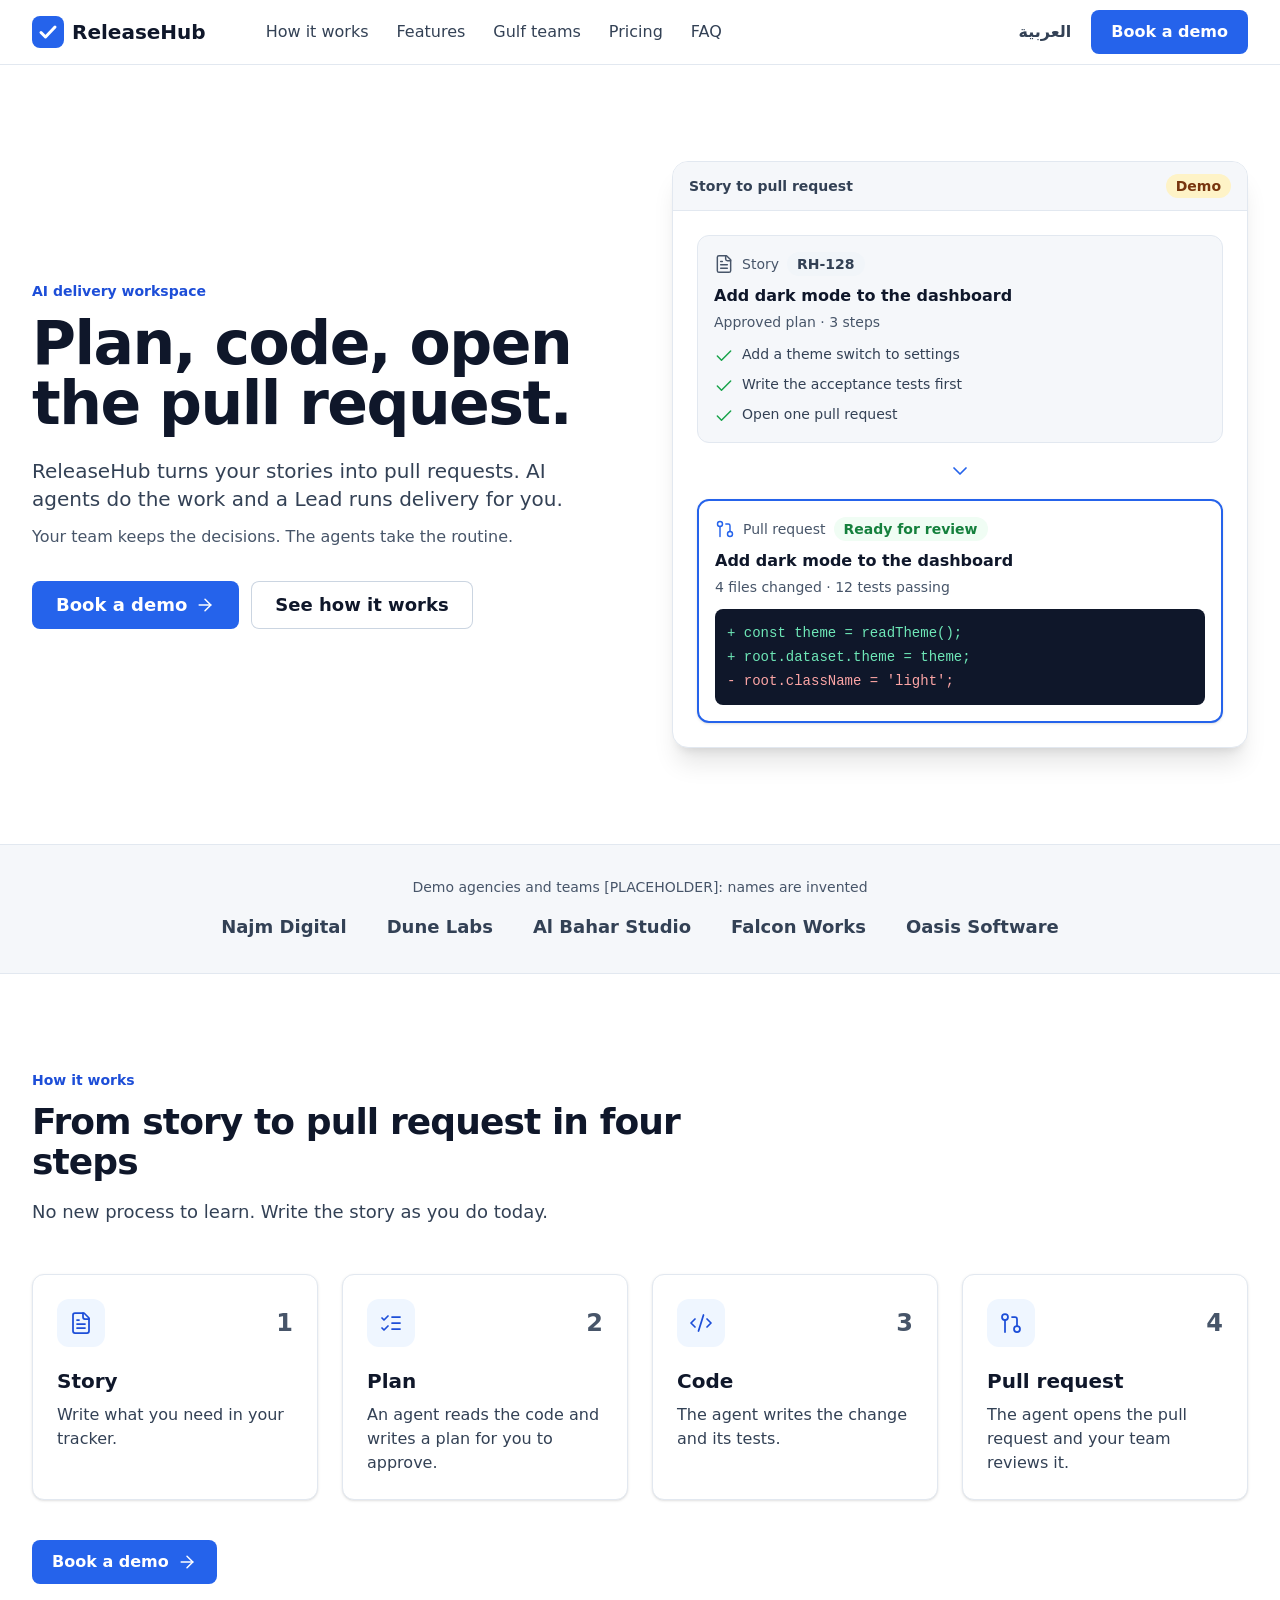
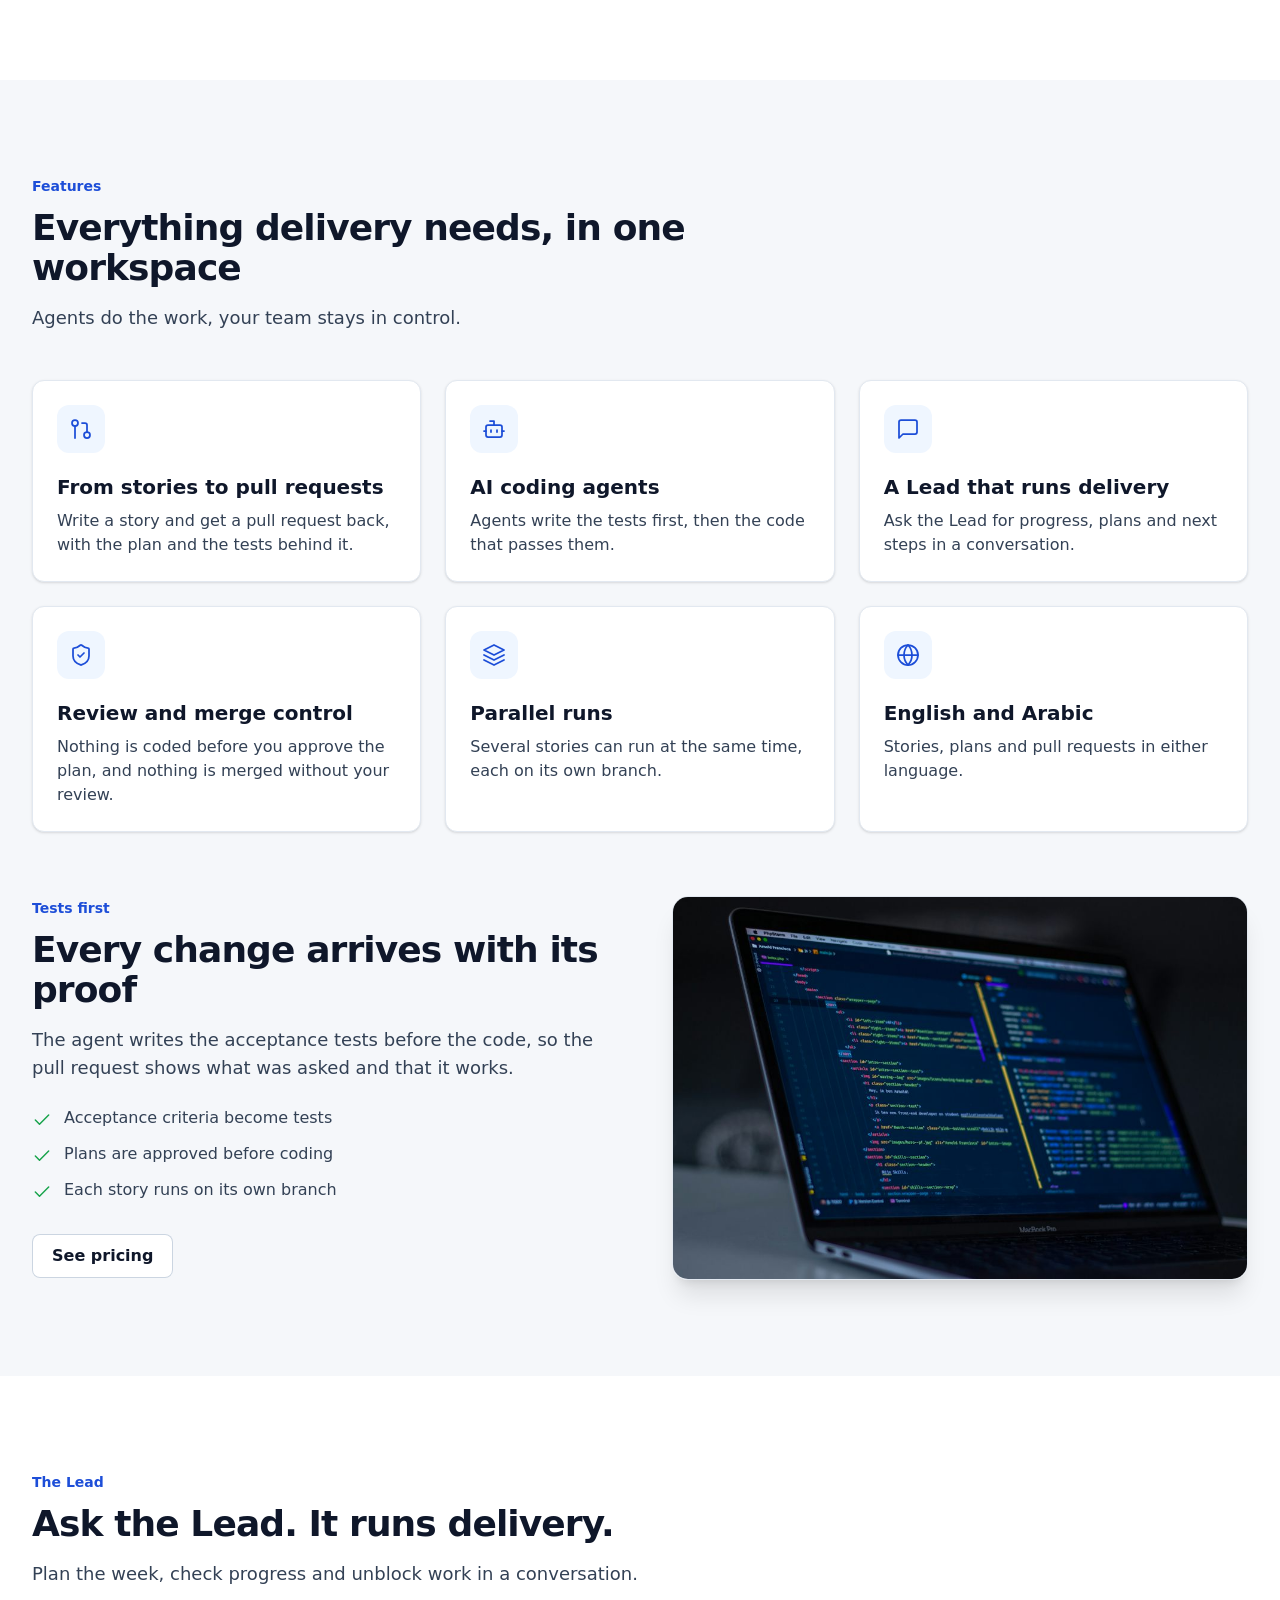
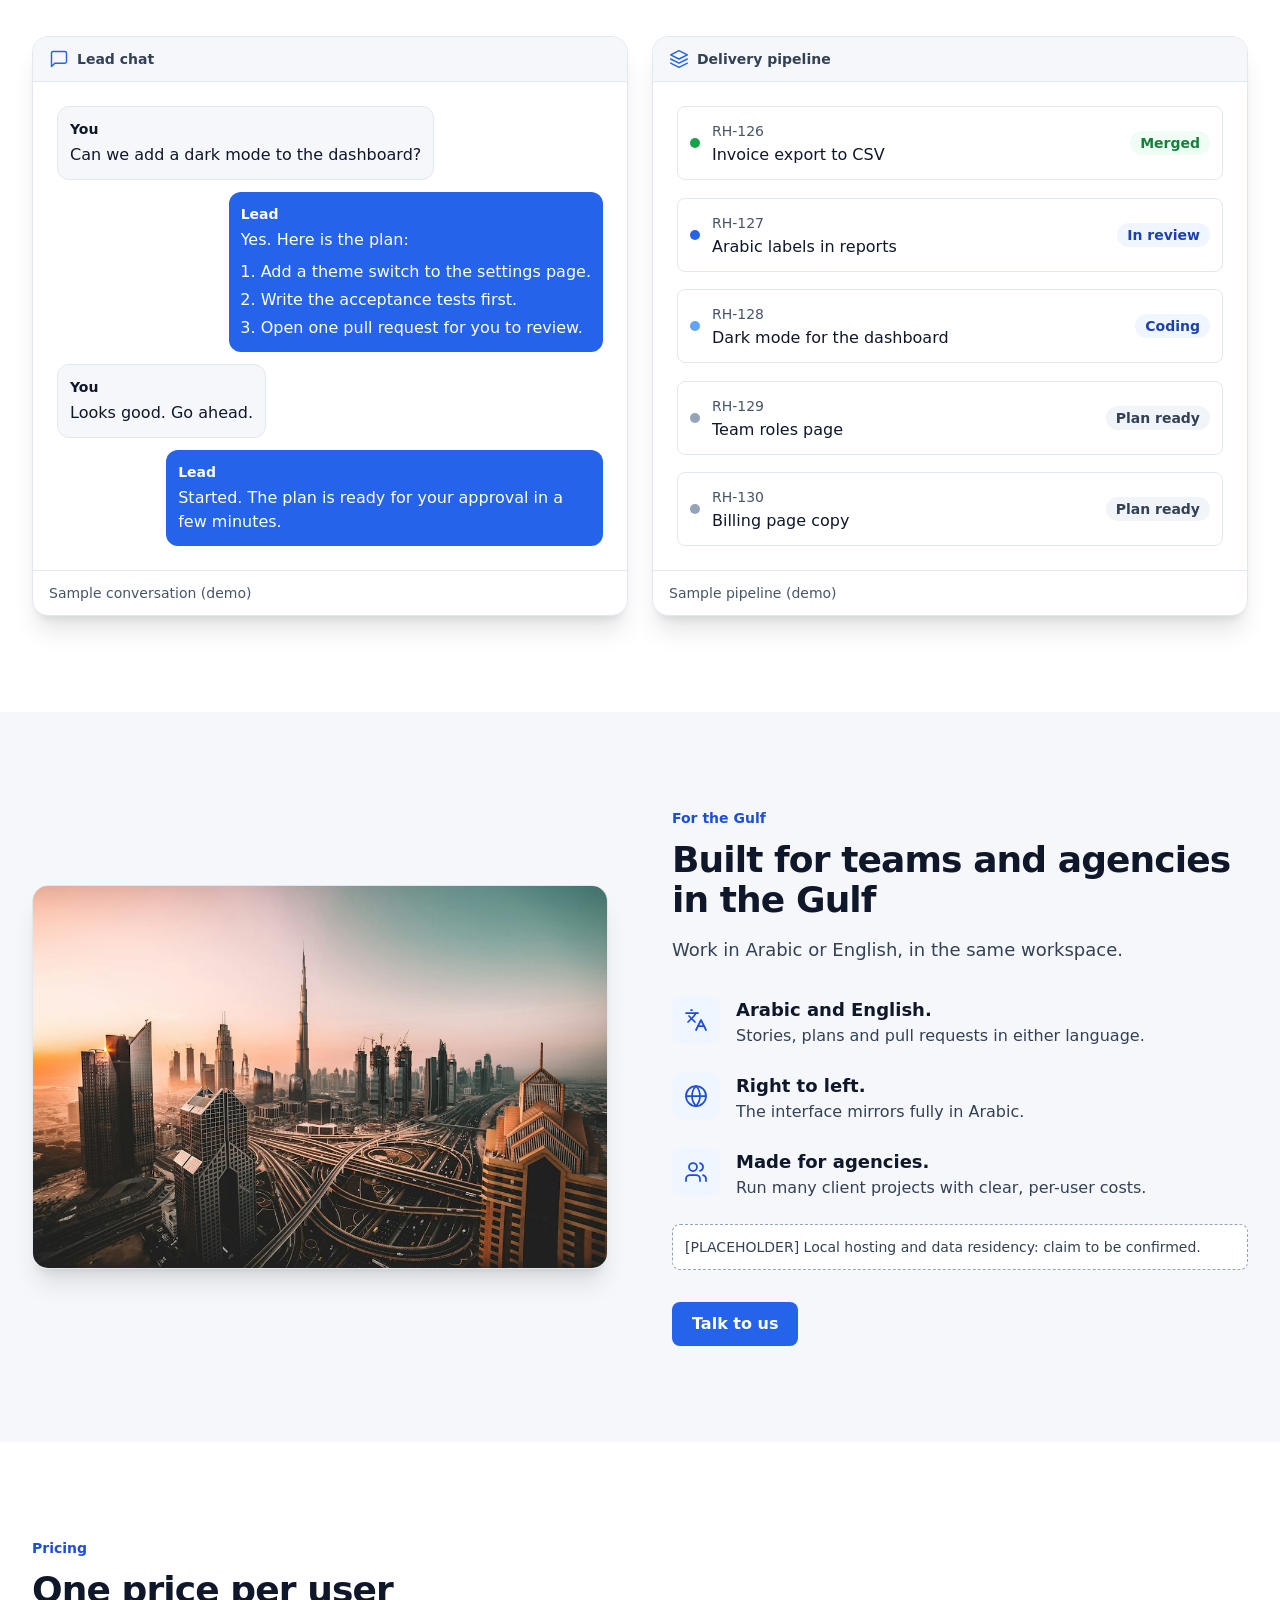
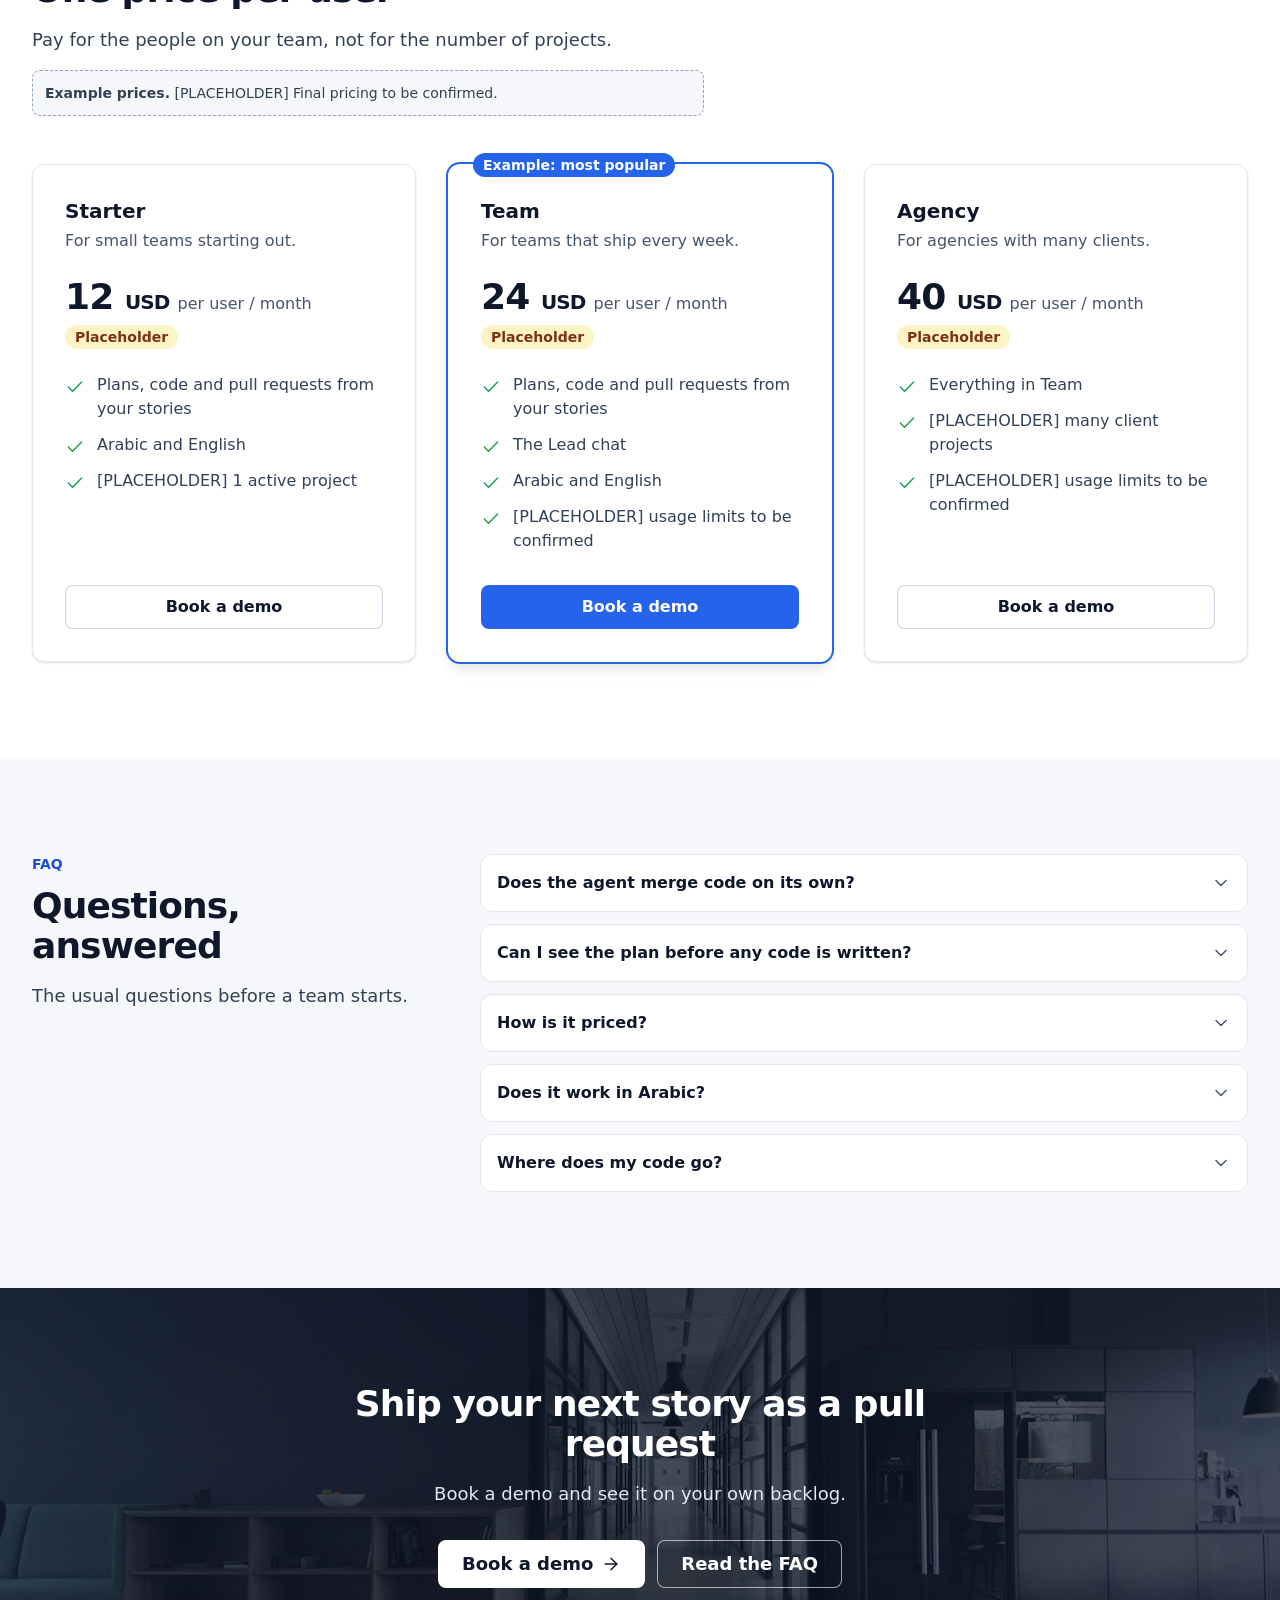
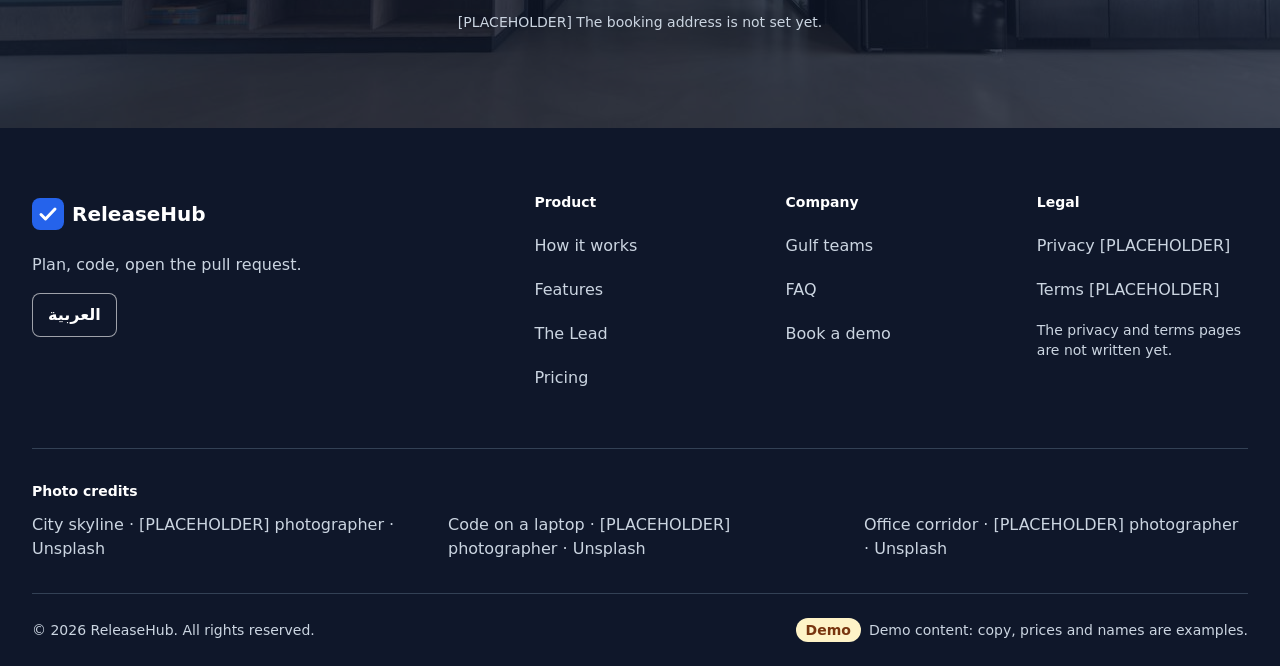
==== commit 00feee00: "RUN-145: Redesign the whole landing page to a professional standard Made by a ReleaseHub agent run." ====
--- a/index.html
+++ b/index.html
@@ -4,7 +4,7 @@
   <meta charset="utf-8">
   <meta name="viewport" content="width=device-width, initial-scale=1">
   <title>ReleaseHub: from story to pull request</title>
-  <link rel="preload" href="assets/fonts/ibm-plex-sans-latin-400-normal.woff2" as="font" type="font/woff2" crossorigin>
+  <link rel="icon" href="data:image/svg+xml,%3Csvg xmlns='http://www.w3.org/2000/svg' viewBox='0 0 32 32'%3E%3Crect width='32' height='32' rx='8' fill='%232563eb'/%3E%3Cpath d='M9 16.5l4.5 4.5L23 11' fill='none' stroke='%23fff' stroke-width='3' stroke-linecap='round' stroke-linejoin='round'/%3E%3C/svg%3E">
   <link rel="stylesheet" href="assets/css/styles.css">
   <script src="assets/js/i18n.js" defer></script>
   <script src="assets/js/main.js" defer></script>
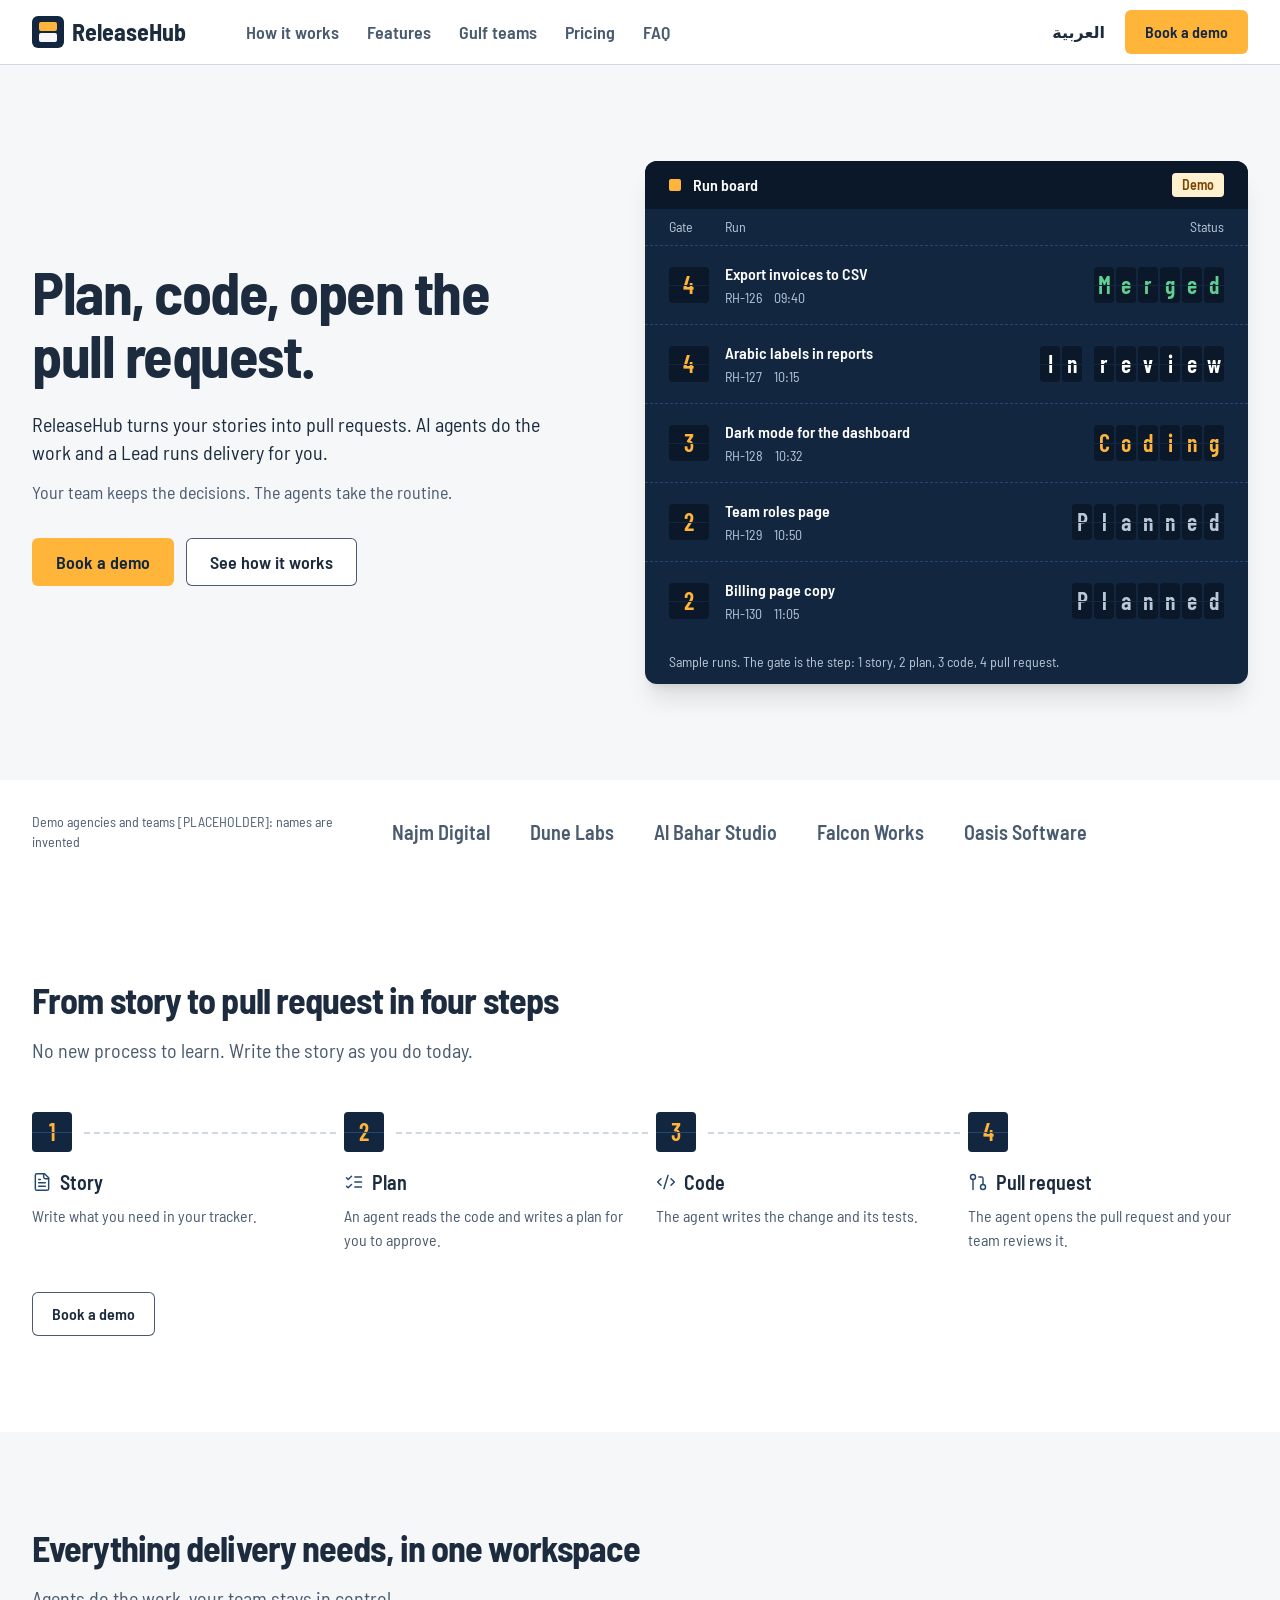
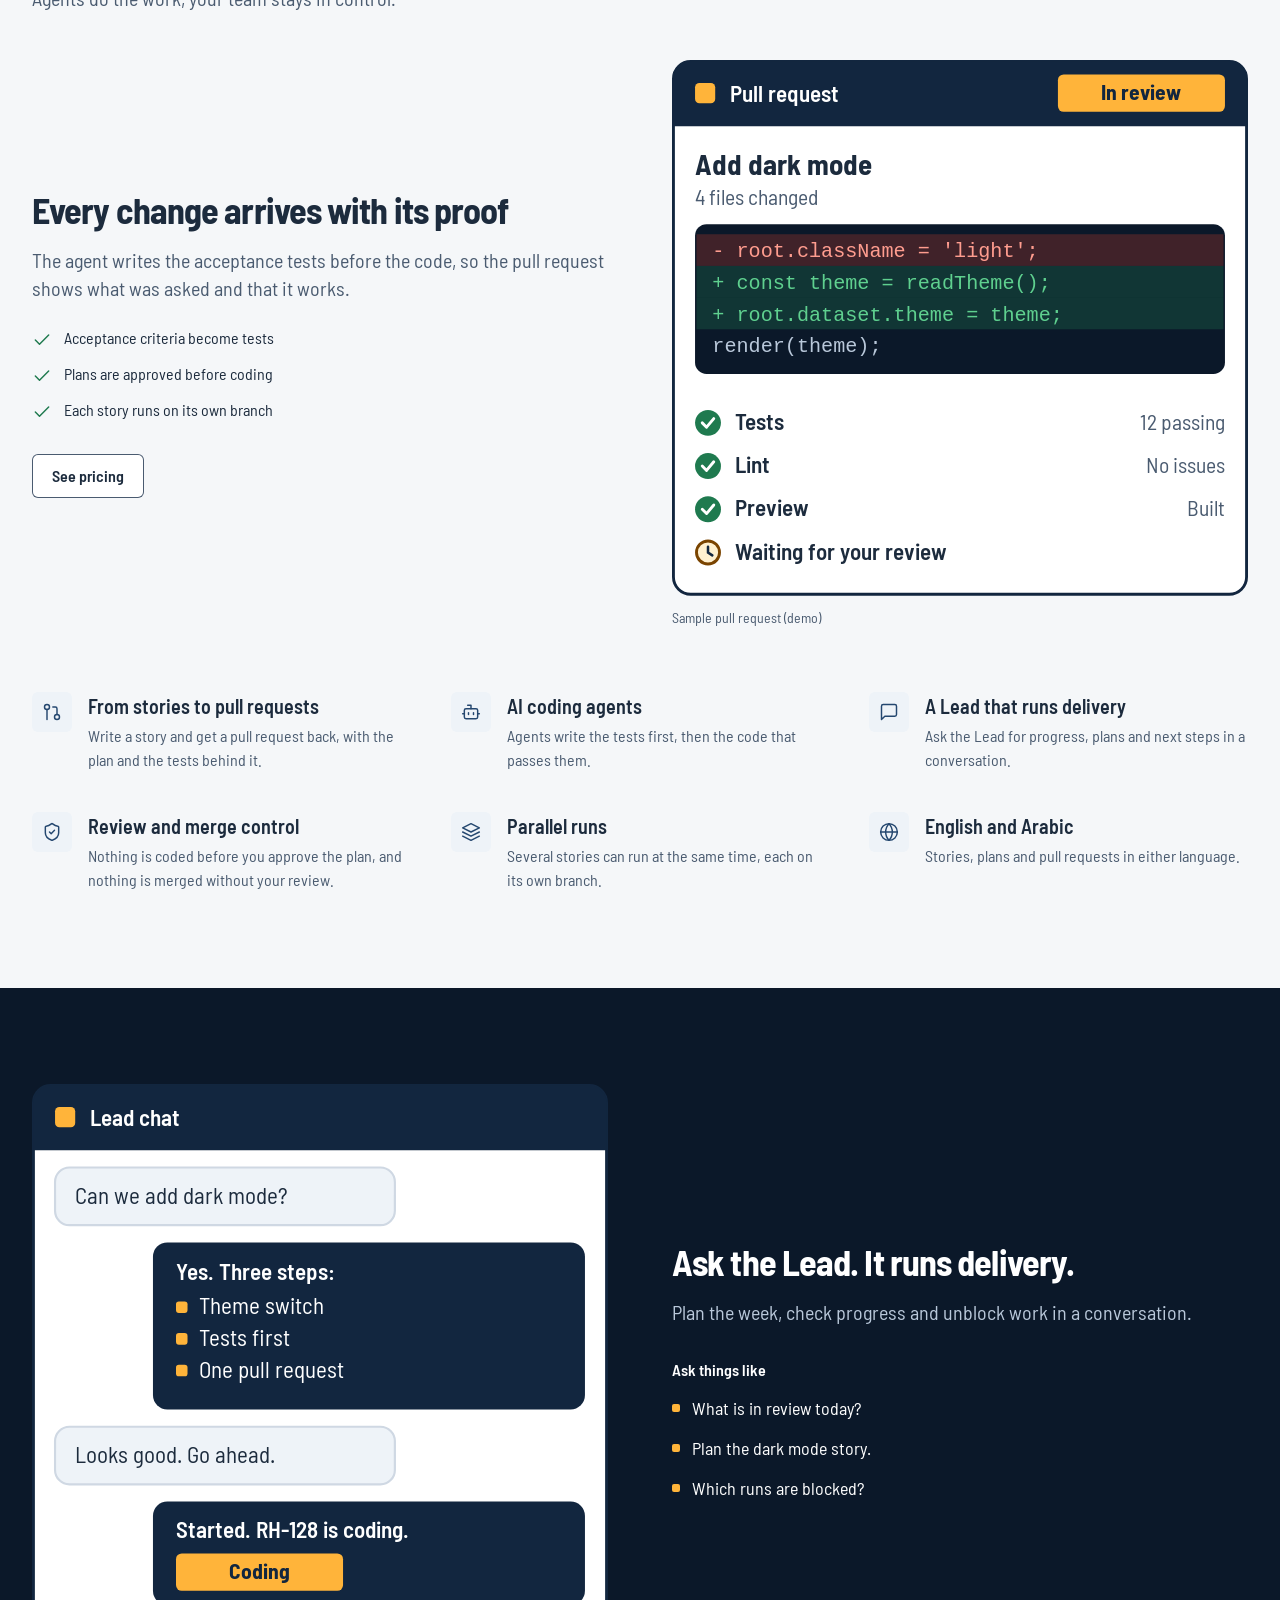
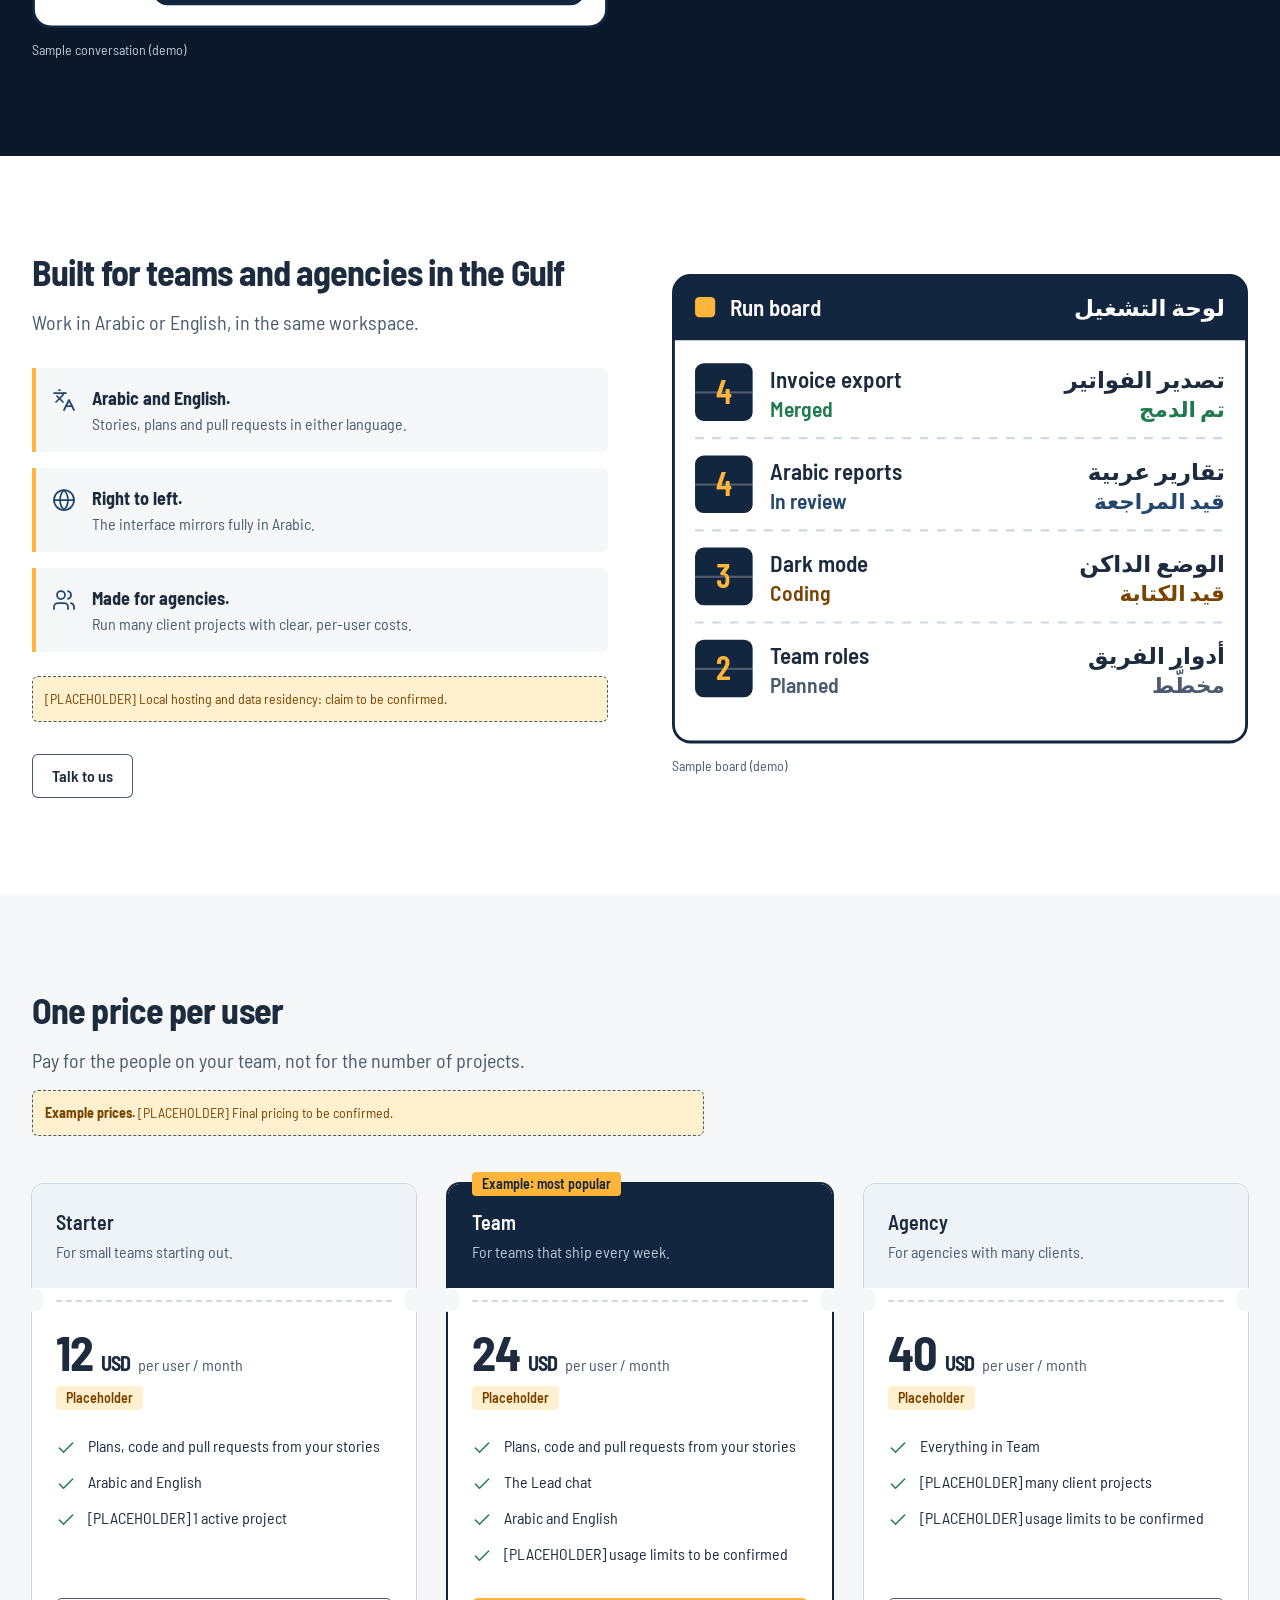
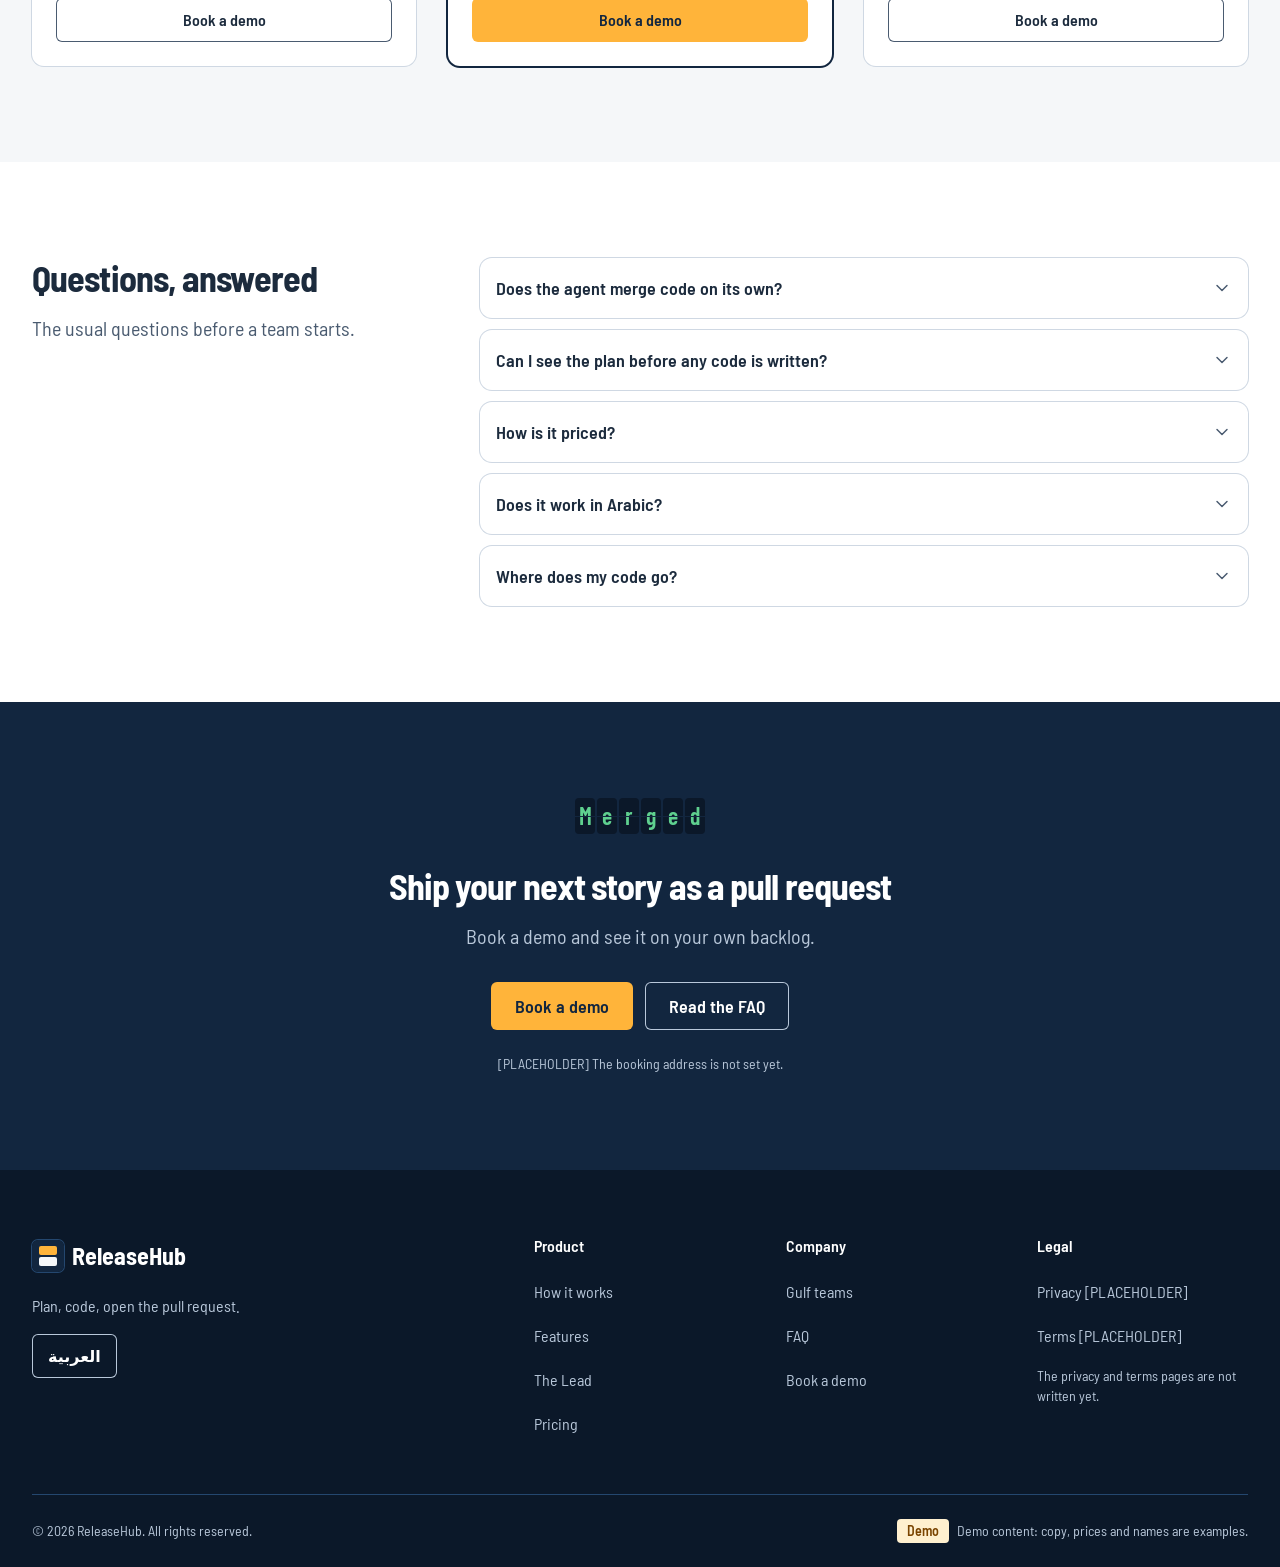
==== commit 96f639bc: "RUN-151: Redesign the landing page with a departure-board identity and drawn product scenes Made by " ====
--- a/index.html
+++ b/index.html
@@ -4,7 +4,9 @@
   <meta charset="utf-8">
   <meta name="viewport" content="width=device-width, initial-scale=1">
   <title>ReleaseHub: from story to pull request</title>
-  <link rel="icon" href="data:image/svg+xml,%3Csvg xmlns='http://www.w3.org/2000/svg' viewBox='0 0 32 32'%3E%3Crect width='32' height='32' rx='8' fill='%232563eb'/%3E%3Cpath d='M9 16.5l4.5 4.5L23 11' fill='none' stroke='%23fff' stroke-width='3' stroke-linecap='round' stroke-linejoin='round'/%3E%3C/svg%3E">
+  <link rel="icon" href="data:image/svg+xml,%3Csvg xmlns='http://www.w3.org/2000/svg' viewBox='0 0 32 32'%3E%3Crect width='32' height='32' rx='6' fill='%2312263f'/%3E%3Crect x='7' y='6' width='18' height='9' rx='2' fill='%23ffb43a'/%3E%3Crect x='7' y='17' width='18' height='9' rx='2' fill='%23f5f7f9'/%3E%3C/svg%3E">
+  <link rel="preload" href="assets/fonts/barlow-semi-condensed-latin-400-normal.woff2" as="font" type="font/woff2" crossorigin>
+  <link rel="preload" href="assets/fonts/barlow-semi-condensed-latin-700-normal.woff2" as="font" type="font/woff2" crossorigin>
   <link rel="stylesheet" href="assets/css/styles.css">
   <script src="assets/js/i18n.js" defer></script>
   <script src="assets/js/main.js" defer></script>
@@ -13,9 +15,9 @@
   <!-- GENERATED by tools/render-pages.mjs from content/demo.json (demo content). Do not edit by hand. -->
   <a class="skip-link" href="#main">Skip to content</a>
 
-  <header class="sticky top-0 z-40 border-b border-slate-200 bg-white">
+  <header class="sticky top-0 z-40 border-b border-line bg-white">
     <div class="wrap flex h-16 items-center gap-2 sm:gap-4">
-      <a class="brand" href="#hero" aria-label="ReleaseHub"><svg class="size-8 text-accent-600" viewBox="0 0 32 32" aria-hidden="true" focusable="false"><rect width="32" height="32" rx="8" fill="currentColor"/><path d="M9 16.5l4.5 4.5L23 11" fill="none" stroke="#fff" stroke-width="3" stroke-linecap="round" stroke-linejoin="round"/></svg><span>ReleaseHub</span></a>
+      <a class="brand" href="#hero" aria-label="ReleaseHub"><svg class="size-8" viewBox="0 0 32 32" aria-hidden="true" focusable="false"><rect width="32" height="32" rx="6" class="fill-enamel"/><rect x="7" y="6" width="18" height="9" rx="2" class="fill-amber"/><rect x="7" y="17" width="18" height="9" rx="2" class="fill-paper"/></svg><span>ReleaseHub</span></a>
       <nav class="ms-8 hidden lg:block" aria-label="Main"><ul class="flex items-center gap-1"><li><a class="nav-link" href="#how">How it works</a></li><li><a class="nav-link" href="#features">Features</a></li><li><a class="nav-link" href="#gulf">Gulf teams</a></li><li><a class="nav-link" href="#pricing">Pricing</a></li><li><a class="nav-link" href="#faq">FAQ</a></li></ul></nav>
       <div class="ms-auto flex items-center gap-2">
         <a class="lang-switch " href="ar/" hreflang="ar" lang="ar" aria-label="Switch language to Arabic" data-lang-switch>العربية</a>
@@ -28,60 +30,82 @@
       <div class="sheet-backdrop" data-sheet-close></div>
       <div class="sheet-panel" role="dialog" aria-modal="true" aria-label="Mobile menu">
         <div class="flex items-center justify-between">
-          <span class="brand"><svg class="size-8 text-accent-600" viewBox="0 0 32 32" aria-hidden="true" focusable="false"><rect width="32" height="32" rx="8" fill="currentColor"/><path d="M9 16.5l4.5 4.5L23 11" fill="none" stroke="#fff" stroke-width="3" stroke-linecap="round" stroke-linejoin="round"/></svg><span>ReleaseHub</span></span>
+          <span class="brand"><svg class="size-8" viewBox="0 0 32 32" aria-hidden="true" focusable="false"><rect width="32" height="32" rx="6" class="fill-enamel"/><rect x="7" y="6" width="18" height="9" rx="2" class="fill-amber"/><rect x="7" y="17" width="18" height="9" rx="2" class="fill-paper"/></svg><span>ReleaseHub</span></span>
           <button class="icon-btn" type="button" aria-label="Close menu" data-sheet-close><svg class="size-6" viewBox="0 0 24 24" fill="none" stroke="currentColor" stroke-width="1.75" stroke-linecap="round" stroke-linejoin="round" aria-hidden="true" focusable="false"><path d="M18 6 6 18"/><path d="m6 6 12 12"/></svg></button>
         </div>
         <nav class="mt-6" aria-label="Mobile menu"><ul class="flex flex-col"><li><a class="sheet-link" href="#how" data-sheet-close>How it works</a></li><li><a class="sheet-link" href="#features" data-sheet-close>Features</a></li><li><a class="sheet-link" href="#gulf" data-sheet-close>Gulf teams</a></li><li><a class="sheet-link" href="#pricing" data-sheet-close>Pricing</a></li><li><a class="sheet-link" href="#faq" data-sheet-close>FAQ</a></li></ul></nav>
         <div class="mt-auto flex flex-col gap-3 pt-6">
           <a class="btn btn-primary w-full" href="#cta" data-cta data-sheet-close>Book a demo</a>
-          <a class="lang-switch justify-center ring-1 ring-slate-300" href="ar/" hreflang="ar" lang="ar" aria-label="Switch language to Arabic" data-lang-switch>العربية</a>
+          <a class="lang-switch justify-center ring-1 ring-muted" href="ar/" hreflang="ar" lang="ar" aria-label="Switch language to Arabic" data-lang-switch>العربية</a>
         </div>
       </div>
     </div>
 
   <main id="main">
     <!-- section:hero -->
-    <section id="hero" aria-labelledby="hero-title" class="bg-white py-12 md:py-20 lg:py-24">
-      <div class="wrap grid grid-cols-1 items-center gap-12 lg:grid-cols-2 lg:gap-16">
+    <section id="hero" aria-labelledby="hero-title" class="bg-paper py-12 md:py-20 lg:py-24">
+      <div class="wrap grid grid-cols-1 items-center gap-12 lg:grid-cols-[1fr_1.1fr] lg:gap-16">
         <div>
-          <p class="eyebrow">AI delivery workspace</p>
           <h1 id="hero-title" class="display">Plan, code, open the pull request.</h1>
-          <p class="mt-6 max-w-xl text-lg text-slate-700 sm:text-xl">ReleaseHub turns your stories into pull requests. AI agents do the work and a <bdi>Lead</bdi> runs delivery for you.</p>
-          <p class="mt-3 max-w-xl text-base text-slate-600">Your team keeps the decisions. The agents take the routine.</p>
+          <p class="mt-6 max-w-xl text-xl text-ink">ReleaseHub turns your stories into pull requests. AI agents do the work and a <bdi>Lead</bdi> runs delivery for you.</p>
+          <p class="mt-3 max-w-xl text-lg text-muted">Your team keeps the decisions. The agents take the routine.</p>
           <div class="mt-8 flex flex-col gap-3 sm:flex-row">
-            <a class="btn btn-primary btn-lg" href="#cta" data-cta>Book a demo<svg class="size-5 rtl:-scale-x-100" viewBox="0 0 24 24" fill="none" stroke="currentColor" stroke-width="1.75" stroke-linecap="round" stroke-linejoin="round" aria-hidden="true" focusable="false"><path d="M5 12h14"/><path d="m12 5 7 7-7 7"/></svg></a>
+            <a class="btn btn-primary btn-lg" href="#cta" data-cta>Book a demo</a>
             <a class="btn btn-outline btn-lg" href="#how">See how it works</a>
           </div>
         </div>
-        <div class="mock" aria-hidden="false" role="group" aria-label="Story to pull request">
-          <div class="flex items-center justify-between border-b border-slate-200 bg-surface px-4 py-3">
-            <span class="text-sm font-semibold text-slate-700">Story to pull request</span>
+        <div class="board" data-flip role="group" aria-label="Run board">
+          <div class="flex items-center justify-between bg-enamel-deep px-4 py-3 sm:px-6">
+            <p class="flex items-center gap-3 font-semibold text-white"><span class="size-3 rounded-[2px] bg-amber" aria-hidden="true"></span>Run board</p>
             <span class="badge badge-demo">Demo</span>
           </div>
-          <div class="grid grid-cols-1 gap-4 p-4 sm:p-6">
-            <div class="rounded-xl border border-slate-200 bg-surface p-4">
-              <div class="flex items-center gap-2 text-sm text-slate-600"><svg class="size-5" viewBox="0 0 24 24" fill="none" stroke="currentColor" stroke-width="1.75" stroke-linecap="round" stroke-linejoin="round" aria-hidden="true" focusable="false"><path d="M15 2H6a2 2 0 0 0-2 2v16a2 2 0 0 0 2 2h12a2 2 0 0 0 2-2V7z"/><path d="M14 2v4a2 2 0 0 0 2 2h4"/><path d="M16 13H8"/><path d="M16 17H8"/><path d="M10 9H8"/></svg><span>Story</span><bdi class="badge badge-neutral" dir="ltr">RH-128</bdi></div>
-              <p class="mt-2 font-semibold text-ink">Add dark mode to the dashboard</p>
-              <p class="mt-1 text-sm text-slate-600">Approved plan · 3 steps</p>
-              <ul class="mt-3 space-y-2 text-sm text-slate-700"><li class="flex items-start gap-2"><svg class="mt-0.5 size-5 shrink-0 text-success" viewBox="0 0 24 24" fill="none" stroke="currentColor" stroke-width="1.75" stroke-linecap="round" stroke-linejoin="round" aria-hidden="true" focusable="false"><path d="M20 6 9 17l-5-5"/></svg><span>Add a theme switch to settings</span></li><li class="flex items-start gap-2"><svg class="mt-0.5 size-5 shrink-0 text-success" viewBox="0 0 24 24" fill="none" stroke="currentColor" stroke-width="1.75" stroke-linecap="round" stroke-linejoin="round" aria-hidden="true" focusable="false"><path d="M20 6 9 17l-5-5"/></svg><span>Write the acceptance tests first</span></li><li class="flex items-start gap-2"><svg class="mt-0.5 size-5 shrink-0 text-success" viewBox="0 0 24 24" fill="none" stroke="currentColor" stroke-width="1.75" stroke-linecap="round" stroke-linejoin="round" aria-hidden="true" focusable="false"><path d="M20 6 9 17l-5-5"/></svg><span>Open one pull request</span></li></ul>
-            </div>
-            <div class="flex justify-center text-accent-600"><svg class="size-6" viewBox="0 0 24 24" fill="none" stroke="currentColor" stroke-width="1.75" stroke-linecap="round" stroke-linejoin="round" aria-hidden="true" focusable="false"><path d="m6 9 6 6 6-6"/></svg></div>
-            <div class="rounded-xl border-2 border-accent-600 bg-white p-4 shadow-sm">
-              <div class="flex flex-wrap items-center gap-2 text-sm text-slate-600"><svg class="size-5 text-accent-600" viewBox="0 0 24 24" fill="none" stroke="currentColor" stroke-width="1.75" stroke-linecap="round" stroke-linejoin="round" aria-hidden="true" focusable="false"><circle cx="18" cy="18" r="3"/><circle cx="6" cy="6" r="3"/><path d="M13 6h3a2 2 0 0 1 2 2v7"/><path d="M6 9v12"/></svg><span>Pull request</span><span class="badge badge-ok">Ready for review</span></div>
-              <p class="mt-2 font-semibold text-ink">Add dark mode to the dashboard</p>
-              <p class="mt-1 text-sm text-slate-600">4 files changed · 12 tests passing</p>
-              <pre class="mt-3 whitespace-pre-wrap break-words rounded-lg bg-ink p-3 text-sm leading-6 text-slate-100" dir="ltr"><code><span class="block text-emerald-300">+ const theme = readTheme();</span><span class="block text-emerald-300">+ root.dataset.theme = theme;</span><span class="block text-red-300">- root.className = 'light';</span></code></pre>
-            </div>
-          </div>
+          <div class="board-cols" aria-hidden="true"><span>Gate</span><span>Run</span><span>Status</span></div>
+          <ol class="board-rows"><li class="board-row">
+              <span class="gate-plate"><span class="sr-only">Gate 4</span><span class="ch" aria-hidden="true">4</span></span>
+              <div class="min-w-0">
+                <p class="font-semibold text-white">Export invoices to CSV</p>
+                <p class="mt-0.5 flex gap-3 text-sm text-enamel-text"><bdi dir="ltr">RH-126</bdi><bdi dir="ltr"><time>09:40</time></bdi></p>
+              </div>
+              <p class="board-status st-merged"><span class="sr-only">Merged</span><span class="flex items-center gap-0.5" aria-hidden="true"><span class="ch">M</span><span class="ch">e</span><span class="ch">r</span><span class="ch">g</span><span class="ch">e</span><span class="ch">d</span></span></p>
+            </li><li class="board-row">
+              <span class="gate-plate"><span class="sr-only">Gate 4</span><span class="ch" aria-hidden="true">4</span></span>
+              <div class="min-w-0">
+                <p class="font-semibold text-white">Arabic labels in reports</p>
+                <p class="mt-0.5 flex gap-3 text-sm text-enamel-text"><bdi dir="ltr">RH-127</bdi><bdi dir="ltr"><time>10:15</time></bdi></p>
+              </div>
+              <p class="board-status st-review"><span class="sr-only">In review</span><span class="flex items-center gap-0.5" aria-hidden="true"><span class="ch">I</span><span class="ch">n</span><span class="ch-gap"></span><span class="ch">r</span><span class="ch">e</span><span class="ch">v</span><span class="ch">i</span><span class="ch">e</span><span class="ch">w</span></span></p>
+            </li><li class="board-row">
+              <span class="gate-plate"><span class="sr-only">Gate 3</span><span class="ch" aria-hidden="true">3</span></span>
+              <div class="min-w-0">
+                <p class="font-semibold text-white">Dark mode for the dashboard</p>
+                <p class="mt-0.5 flex gap-3 text-sm text-enamel-text"><bdi dir="ltr">RH-128</bdi><bdi dir="ltr"><time>10:32</time></bdi></p>
+              </div>
+              <p class="board-status st-coding"><span class="sr-only">Coding</span><span class="flex items-center gap-0.5" aria-hidden="true"><span class="ch">C</span><span class="ch">o</span><span class="ch">d</span><span class="ch">i</span><span class="ch">n</span><span class="ch">g</span></span></p>
+            </li><li class="board-row">
+              <span class="gate-plate"><span class="sr-only">Gate 2</span><span class="ch" aria-hidden="true">2</span></span>
+              <div class="min-w-0">
+                <p class="font-semibold text-white">Team roles page</p>
+                <p class="mt-0.5 flex gap-3 text-sm text-enamel-text"><bdi dir="ltr">RH-129</bdi><bdi dir="ltr"><time>10:50</time></bdi></p>
+              </div>
+              <p class="board-status st-planned"><span class="sr-only">Planned</span><span class="flex items-center gap-0.5" aria-hidden="true"><span class="ch">P</span><span class="ch">l</span><span class="ch">a</span><span class="ch">n</span><span class="ch">n</span><span class="ch">e</span><span class="ch">d</span></span></p>
+            </li><li class="board-row">
+              <span class="gate-plate"><span class="sr-only">Gate 2</span><span class="ch" aria-hidden="true">2</span></span>
+              <div class="min-w-0">
+                <p class="font-semibold text-white">Billing page copy</p>
+                <p class="mt-0.5 flex gap-3 text-sm text-enamel-text"><bdi dir="ltr">RH-130</bdi><bdi dir="ltr"><time>11:05</time></bdi></p>
+              </div>
+              <p class="board-status st-planned"><span class="sr-only">Planned</span><span class="flex items-center gap-0.5" aria-hidden="true"><span class="ch">P</span><span class="ch">l</span><span class="ch">a</span><span class="ch">n</span><span class="ch">n</span><span class="ch">e</span><span class="ch">d</span></span></p>
+            </li></ol>
+          <p class="px-4 py-3 text-sm text-enamel-text sm:px-6">Sample runs. The gate is the step: 1 story, 2 plan, 3 code, 4 pull request.</p>
         </div>
       </div>
     </section>
     <!-- /section:hero -->
 
-    <section aria-label="Demo agencies and teams [PLACEHOLDER]: names are invented" class="border-y border-slate-200 bg-surface py-8">
-      <div class="wrap flex flex-col items-center gap-4 text-center">
-        <p class="text-sm text-slate-600">Demo agencies and teams [PLACEHOLDER]: names are invented</p>
-        <ul class="flex flex-wrap justify-center gap-x-10 gap-y-3 text-lg font-semibold text-slate-700"><li><bdi dir="ltr">Najm Digital</bdi></li><li><bdi dir="ltr">Dune Labs</bdi></li><li><bdi dir="ltr">Al Bahar Studio</bdi></li><li><bdi dir="ltr">Falcon Works</bdi></li><li><bdi dir="ltr">Oasis Software</bdi></li></ul>
+    <section aria-label="Demo agencies and teams [PLACEHOLDER]: names are invented" class="bg-white py-8">
+      <div class="wrap flex flex-col items-start gap-4 lg:flex-row lg:items-center lg:gap-10">
+        <p class="max-w-xs text-sm text-muted">Demo agencies and teams [PLACEHOLDER]: names are invented</p>
+        <ul class="flex flex-wrap gap-x-10 gap-y-3 text-xl font-semibold text-muted"><li><bdi dir="ltr">Najm Digital</bdi></li><li><bdi dir="ltr">Dune Labs</bdi></li><li><bdi dir="ltr">Al Bahar Studio</bdi></li><li><bdi dir="ltr">Falcon Works</bdi></li><li><bdi dir="ltr">Oasis Software</bdi></li></ul>
       </div>
     </section>
 
@@ -89,195 +113,185 @@
     <section id="how" aria-labelledby="how-title" class="section bg-white">
       <div class="wrap">
         <div class="max-w-2xl ">
-        <p class="eyebrow">How it works</p>
         <h2 id="how-title" class="h2">From story to pull request in four steps</h2>
         <p class="lede">No new process to learn. Write the story as you do today.</p>
       </div>
-        <ol class="mt-12 grid gap-6 sm:grid-cols-2 lg:grid-cols-4"><li class="card relative p-6">
-            <div class="flex items-center justify-between">
-              <span class="icon-box"><svg class="size-6" viewBox="0 0 24 24" fill="none" stroke="currentColor" stroke-width="1.75" stroke-linecap="round" stroke-linejoin="round" aria-hidden="true" focusable="false"><path d="M15 2H6a2 2 0 0 0-2 2v16a2 2 0 0 0 2 2h12a2 2 0 0 0 2-2V7z"/><path d="M14 2v4a2 2 0 0 0 2 2h4"/><path d="M16 13H8"/><path d="M16 17H8"/><path d="M10 9H8"/></svg></span>
-              <span class="step-num" aria-hidden="true">1</span>
-            </div>
-            <h3 class="h3 mt-5">Story</h3>
-            <p class="mt-2 text-slate-700">Write what you need in your tracker.</p>
-          </li><li class="card relative p-6">
-            <div class="flex items-center justify-between">
-              <span class="icon-box"><svg class="size-6" viewBox="0 0 24 24" fill="none" stroke="currentColor" stroke-width="1.75" stroke-linecap="round" stroke-linejoin="round" aria-hidden="true" focusable="false"><path d="m3 17 2 2 4-4"/><path d="m3 7 2 2 4-4"/><path d="M13 6h8"/><path d="M13 12h8"/><path d="M13 18h8"/></svg></span>
-              <span class="step-num" aria-hidden="true">2</span>
-            </div>
-            <h3 class="h3 mt-5">Plan</h3>
-            <p class="mt-2 text-slate-700">An agent reads the code and writes a plan for you to approve.</p>
-          </li><li class="card relative p-6">
-            <div class="flex items-center justify-between">
-              <span class="icon-box"><svg class="size-6" viewBox="0 0 24 24" fill="none" stroke="currentColor" stroke-width="1.75" stroke-linecap="round" stroke-linejoin="round" aria-hidden="true" focusable="false"><path d="m18 16 4-4-4-4"/><path d="m6 8-4 4 4 4"/><path d="m14.5 4-5 16"/></svg></span>
-              <span class="step-num" aria-hidden="true">3</span>
-            </div>
-            <h3 class="h3 mt-5">Code</h3>
-            <p class="mt-2 text-slate-700">The agent writes the change and its tests.</p>
-          </li><li class="card relative p-6">
-            <div class="flex items-center justify-between">
-              <span class="icon-box"><svg class="size-6" viewBox="0 0 24 24" fill="none" stroke="currentColor" stroke-width="1.75" stroke-linecap="round" stroke-linejoin="round" aria-hidden="true" focusable="false"><circle cx="18" cy="18" r="3"/><circle cx="6" cy="6" r="3"/><path d="M13 6h3a2 2 0 0 1 2 2v7"/><path d="M6 9v12"/></svg></span>
-              <span class="step-num" aria-hidden="true">4</span>
-            </div>
-            <h3 class="h3 mt-5">Pull request</h3>
-            <p class="mt-2 text-slate-700">The agent opens the pull request and your team reviews it.</p>
+        <ol class="gate-list mt-12"><li class="gate">
+            <span class="gate-num" aria-hidden="true">1</span>
+            <div>
+              <h3 class="h3 flex items-center gap-2"><svg class="size-5 text-enamel-raised" viewBox="0 0 24 24" fill="none" stroke="currentColor" stroke-width="1.75" stroke-linecap="round" stroke-linejoin="round" aria-hidden="true" focusable="false"><path d="M15 2H6a2 2 0 0 0-2 2v16a2 2 0 0 0 2 2h12a2 2 0 0 0 2-2V7z"/><path d="M14 2v4a2 2 0 0 0 2 2h4"/><path d="M16 13H8"/><path d="M16 17H8"/><path d="M10 9H8"/></svg>Story</h3>
+              <p class="mt-2 text-muted">Write what you need in your tracker.</p>
+            </div>
+          </li><li class="gate">
+            <span class="gate-num" aria-hidden="true">2</span>
+            <div>
+              <h3 class="h3 flex items-center gap-2"><svg class="size-5 text-enamel-raised" viewBox="0 0 24 24" fill="none" stroke="currentColor" stroke-width="1.75" stroke-linecap="round" stroke-linejoin="round" aria-hidden="true" focusable="false"><path d="m3 17 2 2 4-4"/><path d="m3 7 2 2 4-4"/><path d="M13 6h8"/><path d="M13 12h8"/><path d="M13 18h8"/></svg>Plan</h3>
+              <p class="mt-2 text-muted">An agent reads the code and writes a plan for you to approve.</p>
+            </div>
+          </li><li class="gate">
+            <span class="gate-num" aria-hidden="true">3</span>
+            <div>
+              <h3 class="h3 flex items-center gap-2"><svg class="size-5 text-enamel-raised" viewBox="0 0 24 24" fill="none" stroke="currentColor" stroke-width="1.75" stroke-linecap="round" stroke-linejoin="round" aria-hidden="true" focusable="false"><path d="m18 16 4-4-4-4"/><path d="m6 8-4 4 4 4"/><path d="m14.5 4-5 16"/></svg>Code</h3>
+              <p class="mt-2 text-muted">The agent writes the change and its tests.</p>
+            </div>
+          </li><li class="gate">
+            <span class="gate-num" aria-hidden="true">4</span>
+            <div>
+              <h3 class="h3 flex items-center gap-2"><svg class="size-5 text-enamel-raised" viewBox="0 0 24 24" fill="none" stroke="currentColor" stroke-width="1.75" stroke-linecap="round" stroke-linejoin="round" aria-hidden="true" focusable="false"><circle cx="18" cy="18" r="3"/><circle cx="6" cy="6" r="3"/><path d="M13 6h3a2 2 0 0 1 2 2v7"/><path d="M6 9v12"/></svg>Pull request</h3>
+              <p class="mt-2 text-muted">The agent opens the pull request and your team reviews it.</p>
+            </div>
           </li></ol>
-        <p class="mt-10"><a class="btn btn-primary" href="#cta" data-cta>Book a demo<svg class="size-5 rtl:-scale-x-100" viewBox="0 0 24 24" fill="none" stroke="currentColor" stroke-width="1.75" stroke-linecap="round" stroke-linejoin="round" aria-hidden="true" focusable="false"><path d="M5 12h14"/><path d="m12 5 7 7-7 7"/></svg></a></p>
+        <p class="mt-10"><a class="btn btn-outline" href="#cta" data-cta>Book a demo</a></p>
       </div>
     </section>
     <!-- /section:how-it-works -->
 
     <!-- section:features -->
-    <section id="features" aria-labelledby="features-title" class="section bg-surface">
+    <section id="features" aria-labelledby="features-title" class="section bg-paper">
       <div class="wrap">
         <div class="max-w-2xl ">
-        <p class="eyebrow">Features</p>
         <h2 id="features-title" class="h2">Everything delivery needs, in one workspace</h2>
         <p class="lede">Agents do the work, your team stays in control.</p>
       </div>
-        <ul class="mt-12 grid gap-6 md:grid-cols-2 lg:grid-cols-3"><li class="card p-6">
-            <span class="icon-box"><svg class="size-6" viewBox="0 0 24 24" fill="none" stroke="currentColor" stroke-width="1.75" stroke-linecap="round" stroke-linejoin="round" aria-hidden="true" focusable="false"><circle cx="18" cy="18" r="3"/><circle cx="6" cy="6" r="3"/><path d="M13 6h3a2 2 0 0 1 2 2v7"/><path d="M6 9v12"/></svg></span>
-            <h3 class="h3 mt-5">From stories to pull requests</h3>
-            <p class="mt-2 text-slate-700">Write a story and get a pull request back, with the plan and the tests behind it.</p>
-          </li><li class="card p-6">
-            <span class="icon-box"><svg class="size-6" viewBox="0 0 24 24" fill="none" stroke="currentColor" stroke-width="1.75" stroke-linecap="round" stroke-linejoin="round" aria-hidden="true" focusable="false"><path d="M12 8V4H8"/><rect width="16" height="12" x="4" y="8" rx="2"/><path d="M2 14h2"/><path d="M20 14h2"/><path d="M15 13v2"/><path d="M9 13v2"/></svg></span>
-            <h3 class="h3 mt-5">AI coding agents</h3>
-            <p class="mt-2 text-slate-700">Agents write the tests first, then the code that passes them.</p>
-          </li><li class="card p-6">
-            <span class="icon-box"><svg class="size-6" viewBox="0 0 24 24" fill="none" stroke="currentColor" stroke-width="1.75" stroke-linecap="round" stroke-linejoin="round" aria-hidden="true" focusable="false"><path d="M21 15a2 2 0 0 1-2 2H7l-4 4V5a2 2 0 0 1 2-2h14a2 2 0 0 1 2 2z"/></svg></span>
-            <h3 class="h3 mt-5">A <bdi>Lead</bdi> that runs delivery</h3>
-            <p class="mt-2 text-slate-700">Ask the <bdi>Lead</bdi> for progress, plans and next steps in a conversation.</p>
-          </li><li class="card p-6">
-            <span class="icon-box"><svg class="size-6" viewBox="0 0 24 24" fill="none" stroke="currentColor" stroke-width="1.75" stroke-linecap="round" stroke-linejoin="round" aria-hidden="true" focusable="false"><path d="M20 13c0 5-3.5 7.5-7.66 8.95a1 1 0 0 1-.67-.01C7.5 20.5 4 18 4 13V6a1 1 0 0 1 1-1c2 0 4.5-1.2 6.24-2.72a1.17 1.17 0 0 1 1.52 0C14.51 3.81 17 5 19 5a1 1 0 0 1 1 1z"/><path d="m9 12 2 2 4-4"/></svg></span>
-            <h3 class="h3 mt-5">Review and merge control</h3>
-            <p class="mt-2 text-slate-700">Nothing is coded before you approve the plan, and nothing is merged without your review.</p>
-          </li><li class="card p-6">
-            <span class="icon-box"><svg class="size-6" viewBox="0 0 24 24" fill="none" stroke="currentColor" stroke-width="1.75" stroke-linecap="round" stroke-linejoin="round" aria-hidden="true" focusable="false"><path d="m12 2 10 5-10 5L2 7z"/><path d="m2 12 10 5 10-5"/><path d="m2 17 10 5 10-5"/></svg></span>
-            <h3 class="h3 mt-5">Parallel runs</h3>
-            <p class="mt-2 text-slate-700">Several stories can run at the same time, each on its own branch.</p>
-          </li><li class="card p-6">
-            <span class="icon-box"><svg class="size-6" viewBox="0 0 24 24" fill="none" stroke="currentColor" stroke-width="1.75" stroke-linecap="round" stroke-linejoin="round" aria-hidden="true" focusable="false"><circle cx="12" cy="12" r="10"/><path d="M12 2a14.5 14.5 0 0 0 0 20 14.5 14.5 0 0 0 0-20"/><path d="M2 12h20"/></svg></span>
-            <h3 class="h3 mt-5">English and Arabic</h3>
-            <p class="mt-2 text-slate-700">Stories, plans and pull requests in either language.</p>
-          </li></ul>
-        <div class="mt-16 grid items-center gap-10 lg:grid-cols-2 lg:gap-16">
+        <div class="mt-12 grid items-center gap-10 lg:grid-cols-2 lg:gap-16">
           <div>
-            <p class="eyebrow">Tests first</p>
             <h3 class="h2">Every change arrives with its proof</h3>
             <p class="lede">The agent writes the acceptance tests before the code, so the pull request shows what was asked and that it works.</p>
-            <ul class="mt-6 space-y-3 text-slate-700"><li class="flex items-start gap-3"><svg class="mt-1 size-5 shrink-0 text-success" viewBox="0 0 24 24" fill="none" stroke="currentColor" stroke-width="1.75" stroke-linecap="round" stroke-linejoin="round" aria-hidden="true" focusable="false"><path d="M20 6 9 17l-5-5"/></svg><span>Acceptance criteria become tests</span></li><li class="flex items-start gap-3"><svg class="mt-1 size-5 shrink-0 text-success" viewBox="0 0 24 24" fill="none" stroke="currentColor" stroke-width="1.75" stroke-linecap="round" stroke-linejoin="round" aria-hidden="true" focusable="false"><path d="M20 6 9 17l-5-5"/></svg><span>Plans are approved before coding</span></li><li class="flex items-start gap-3"><svg class="mt-1 size-5 shrink-0 text-success" viewBox="0 0 24 24" fill="none" stroke="currentColor" stroke-width="1.75" stroke-linecap="round" stroke-linejoin="round" aria-hidden="true" focusable="false"><path d="M20 6 9 17l-5-5"/></svg><span>Each story runs on its own branch</span></li></ul>
+            <ul class="mt-6 space-y-3 text-ink"><li class="flex items-start gap-3"><svg class="mt-1 size-5 shrink-0 text-go" viewBox="0 0 24 24" fill="none" stroke="currentColor" stroke-width="1.75" stroke-linecap="round" stroke-linejoin="round" aria-hidden="true" focusable="false"><path d="M20 6 9 17l-5-5"/></svg><span>Acceptance criteria become tests</span></li><li class="flex items-start gap-3"><svg class="mt-1 size-5 shrink-0 text-go" viewBox="0 0 24 24" fill="none" stroke="currentColor" stroke-width="1.75" stroke-linecap="round" stroke-linejoin="round" aria-hidden="true" focusable="false"><path d="M20 6 9 17l-5-5"/></svg><span>Plans are approved before coding</span></li><li class="flex items-start gap-3"><svg class="mt-1 size-5 shrink-0 text-go" viewBox="0 0 24 24" fill="none" stroke="currentColor" stroke-width="1.75" stroke-linecap="round" stroke-linejoin="round" aria-hidden="true" focusable="false"><path d="M20 6 9 17l-5-5"/></svg><span>Each story runs on its own branch</span></li></ul>
             <p class="mt-8"><a class="btn btn-outline" href="#pricing">See pricing</a></p>
           </div>
-          <img class="photo" src="assets/img/code.jpg" width="960" height="640" alt="A laptop screen showing source code in a dark editor" loading="lazy" decoding="async">
-        </div>
+          <figure class="m-0"><svg class="scene" dir="ltr" viewBox="0 0 400 372" role="img" aria-labelledby="sc-pr-t" focusable="false"><title id="sc-pr-t">Drawing of a pull request: four changed files with a small code diff, three passing checks and a review that is still open.</title>
+            <rect x="1" y="1" width="398" height="370" rx="12" class="fill-white stroke-enamel" stroke-width="2"/><path d="M1 46V13a12 12 0 0 1 12-12h374a12 12 0 0 1 12 12v33z" class="fill-enamel"/>
+            <rect x="16" y="16" width="14" height="14" rx="3" class="fill-amber"/><text x="40" y="29" class="fill-white" font-size="16" font-weight="600">Pull request</text>
+            <rect x="268" y="10" width="116" height="26" rx="4" class="fill-amber"/><text x="326" y="28" text-anchor="middle" class="fill-enamel" font-size="15" font-weight="700">In review</text>
+            <text x="16" y="80" class="fill-ink" font-size="20" font-weight="700">Add dark mode</text><text x="16" y="101" class="fill-muted" font-size="15" font-weight="400">4 files changed</text>
+            <rect x="16" y="114" width="368" height="104" rx="8" class="fill-enamel-deep"/>
+            <rect x="17" y="121" width="366" height="22" class="fill-hold/30"/><text x="28" y="137" class="font-mono fill-hold-lit" font-size="14">- root.className = 'light';</text><rect x="17" y="143" width="366" height="22" class="fill-go/30"/><text x="28" y="159" class="font-mono fill-go-lit" font-size="14">+ const theme = readTheme();</text><rect x="17" y="165" width="366" height="22" class="fill-go/30"/><text x="28" y="181" class="font-mono fill-go-lit" font-size="14">+ root.dataset.theme = theme;</text><text x="28" y="203" class="font-mono fill-enamel-text" font-size="14">  render(theme);</text>
+            <circle cx="25" cy="252" r="9" class="fill-go"/><path d="M21 252l3 3 5-6" fill="none" class="stroke-white" stroke-width="2" stroke-linecap="round" stroke-linejoin="round"/><text x="44" y="257" class="fill-ink" font-size="16" font-weight="600">Tests</text><text x="384" y="257" text-anchor="end" class="fill-muted" font-size="15" font-weight="400">12 passing</text><circle cx="25" cy="282" r="9" class="fill-go"/><path d="M21 282l3 3 5-6" fill="none" class="stroke-white" stroke-width="2" stroke-linecap="round" stroke-linejoin="round"/><text x="44" y="287" class="fill-ink" font-size="16" font-weight="600">Lint</text><text x="384" y="287" text-anchor="end" class="fill-muted" font-size="15" font-weight="400">No issues</text><circle cx="25" cy="312" r="9" class="fill-go"/><path d="M21 312l3 3 5-6" fill="none" class="stroke-white" stroke-width="2" stroke-linecap="round" stroke-linejoin="round"/><text x="44" y="317" class="fill-ink" font-size="16" font-weight="600">Preview</text><text x="384" y="317" text-anchor="end" class="fill-muted" font-size="15" font-weight="400">Built</text>
+            <circle cx="25" cy="342" r="8" class="fill-amber-soft stroke-amber-deep" stroke-width="2"/><path d="M25 338v4l3 2" fill="none" class="stroke-enamel" stroke-width="1.75" stroke-linecap="round"/><text x="44" y="347" class="fill-ink" font-size="16" font-weight="600">Waiting for your review</text></svg><figcaption class="mt-3 text-sm text-muted">Sample pull request (demo)</figcaption></figure>
+        </div>
+        <ul class="mt-16 grid gap-x-10 gap-y-10 md:grid-cols-2 lg:grid-cols-3"><li class="flex gap-4">
+            <span class="feat-icon"><svg class="size-5" viewBox="0 0 24 24" fill="none" stroke="currentColor" stroke-width="1.75" stroke-linecap="round" stroke-linejoin="round" aria-hidden="true" focusable="false"><circle cx="18" cy="18" r="3"/><circle cx="6" cy="6" r="3"/><path d="M13 6h3a2 2 0 0 1 2 2v7"/><path d="M6 9v12"/></svg></span>
+            <div><h3 class="h3">From stories to pull requests</h3><p class="mt-1 text-muted">Write a story and get a pull request back, with the plan and the tests behind it.</p></div>
+          </li><li class="flex gap-4">
+            <span class="feat-icon"><svg class="size-5" viewBox="0 0 24 24" fill="none" stroke="currentColor" stroke-width="1.75" stroke-linecap="round" stroke-linejoin="round" aria-hidden="true" focusable="false"><path d="M12 8V4H8"/><rect width="16" height="12" x="4" y="8" rx="2"/><path d="M2 14h2"/><path d="M20 14h2"/><path d="M15 13v2"/><path d="M9 13v2"/></svg></span>
+            <div><h3 class="h3">AI coding agents</h3><p class="mt-1 text-muted">Agents write the tests first, then the code that passes them.</p></div>
+          </li><li class="flex gap-4">
+            <span class="feat-icon"><svg class="size-5" viewBox="0 0 24 24" fill="none" stroke="currentColor" stroke-width="1.75" stroke-linecap="round" stroke-linejoin="round" aria-hidden="true" focusable="false"><path d="M21 15a2 2 0 0 1-2 2H7l-4 4V5a2 2 0 0 1 2-2h14a2 2 0 0 1 2 2z"/></svg></span>
+            <div><h3 class="h3">A <bdi>Lead</bdi> that runs delivery</h3><p class="mt-1 text-muted">Ask the <bdi>Lead</bdi> for progress, plans and next steps in a conversation.</p></div>
+          </li><li class="flex gap-4">
+            <span class="feat-icon"><svg class="size-5" viewBox="0 0 24 24" fill="none" stroke="currentColor" stroke-width="1.75" stroke-linecap="round" stroke-linejoin="round" aria-hidden="true" focusable="false"><path d="M20 13c0 5-3.5 7.5-7.66 8.95a1 1 0 0 1-.67-.01C7.5 20.5 4 18 4 13V6a1 1 0 0 1 1-1c2 0 4.5-1.2 6.24-2.72a1.17 1.17 0 0 1 1.52 0C14.51 3.81 17 5 19 5a1 1 0 0 1 1 1z"/><path d="m9 12 2 2 4-4"/></svg></span>
+            <div><h3 class="h3">Review and merge control</h3><p class="mt-1 text-muted">Nothing is coded before you approve the plan, and nothing is merged without your review.</p></div>
+          </li><li class="flex gap-4">
+            <span class="feat-icon"><svg class="size-5" viewBox="0 0 24 24" fill="none" stroke="currentColor" stroke-width="1.75" stroke-linecap="round" stroke-linejoin="round" aria-hidden="true" focusable="false"><path d="m12 2 10 5-10 5L2 7z"/><path d="m2 12 10 5 10-5"/><path d="m2 17 10 5 10-5"/></svg></span>
+            <div><h3 class="h3">Parallel runs</h3><p class="mt-1 text-muted">Several stories can run at the same time, each on its own branch.</p></div>
+          </li><li class="flex gap-4">
+            <span class="feat-icon"><svg class="size-5" viewBox="0 0 24 24" fill="none" stroke="currentColor" stroke-width="1.75" stroke-linecap="round" stroke-linejoin="round" aria-hidden="true" focusable="false"><circle cx="12" cy="12" r="10"/><path d="M12 2a14.5 14.5 0 0 0 0 20 14.5 14.5 0 0 0 0-20"/><path d="M2 12h20"/></svg></span>
+            <div><h3 class="h3">English and Arabic</h3><p class="mt-1 text-muted">Stories, plans and pull requests in either language.</p></div>
+          </li></ul>
       </div>
     </section>
     <!-- /section:features -->
 
     <!-- section:lead-chat -->
-    <section id="lead" aria-labelledby="lead-title" class="section bg-white">
+    <section id="lead" aria-labelledby="lead-title" class="section on-dark bg-enamel-deep">
+      <div class="wrap grid items-center gap-10 lg:grid-cols-2 lg:gap-16">
+        <div>
+          <h2 id="lead-title" class="h2 text-white">Ask the <bdi>Lead</bdi>. It runs delivery.</h2>
+          <p class="lede text-enamel-text">Plan the week, check progress and unblock work in a conversation.</p>
+          <p class="mt-8 font-semibold text-white">Ask things like</p>
+          <ul class="mt-3 space-y-3 text-lg text-white"><li class="flex items-start gap-3"><span class="mt-2.5 size-2 shrink-0 rounded-[2px] bg-amber" aria-hidden="true"></span><span>What is in review today?</span></li><li class="flex items-start gap-3"><span class="mt-2.5 size-2 shrink-0 rounded-[2px] bg-amber" aria-hidden="true"></span><span>Plan the dark mode story.</span></li><li class="flex items-start gap-3"><span class="mt-2.5 size-2 shrink-0 rounded-[2px] bg-amber" aria-hidden="true"></span><span>Which runs are blocked?</span></li></ul>
+        </div>
+        <figure class="m-0 lg:order-first"><svg class="scene" dir="ltr" viewBox="0 0 400 378" role="img" aria-labelledby="sc-chat-t" focusable="false"><title id="sc-chat-t">Drawing of the Lead chat: you ask for dark mode, the Lead replies with a three-step plan and starts the run.</title>
+            <rect x="1" y="1" width="398" height="376" rx="12" class="fill-white stroke-enamel" stroke-width="2"/><path d="M1 46V13a12 12 0 0 1 12-12h374a12 12 0 0 1 12 12v33z" class="fill-enamel"/>
+            <rect x="16" y="16" width="14" height="14" rx="3" class="fill-amber"/><text x="40" y="29" class="fill-white" font-size="16" font-weight="600">Lead chat</text>
+            <rect x="16" y="58" width="236" height="40" rx="10" class="fill-enamel-50 stroke-line" stroke-width="1.5"/><text x="30" y="83" class="fill-ink" font-size="16" font-weight="400">Can we add dark mode?</text>
+            <rect x="84" y="110" width="300" height="116" rx="10" class="fill-enamel"/><text x="100" y="136" class="fill-white" font-size="16" font-weight="600">Yes. Three steps:</text><rect x="100" y="151" width="8" height="8" rx="2" class="fill-amber"/><text x="116" y="160" class="fill-white" font-size="16" font-weight="400">Theme switch</text><rect x="100" y="173" width="8" height="8" rx="2" class="fill-amber"/><text x="116" y="182" class="fill-white" font-size="16" font-weight="400">Tests first</text><rect x="100" y="195" width="8" height="8" rx="2" class="fill-amber"/><text x="116" y="204" class="fill-white" font-size="16" font-weight="400">One pull request</text>
+            <rect x="16" y="238" width="236" height="40" rx="10" class="fill-enamel-50 stroke-line" stroke-width="1.5"/><text x="30" y="263" class="fill-ink" font-size="16" font-weight="400">Looks good. Go ahead.</text>
+            <rect x="84" y="290" width="300" height="72" rx="10" class="fill-enamel"/><text x="100" y="315" class="fill-white" font-size="16" font-weight="600">Started. RH-128 is coding.</text>
+            <rect x="100" y="326" width="116" height="26" rx="4" class="fill-amber"/><text x="158" y="344" text-anchor="middle" class="fill-enamel" font-size="15" font-weight="700">Coding</text></svg><figcaption class="mt-3 text-sm text-enamel-text">Sample conversation (demo)</figcaption></figure>
+      </div>
+    </section>
+    <!-- /section:lead-chat -->
+
+    <!-- section:audience -->
+    <section id="gulf" aria-labelledby="gulf-title" class="section bg-white">
+      <div class="wrap grid items-center gap-10 lg:grid-cols-2 lg:gap-16">
+        <div>
+          <h2 id="gulf-title" class="h2">Built for teams and agencies in the Gulf</h2>
+          <p class="lede">Work in Arabic or English, in the same workspace.</p>
+          <ul class="mt-8 space-y-4"><li class="gulf-row"><svg class="mt-1 size-6 shrink-0 text-enamel-raised" viewBox="0 0 24 24" fill="none" stroke="currentColor" stroke-width="1.75" stroke-linecap="round" stroke-linejoin="round" aria-hidden="true" focusable="false"><path d="m5 8 6 6"/><path d="m4 14 6-6 2-3"/><path d="M2 5h12"/><path d="M7 2h1"/><path d="m22 22-5-10-5 10"/><path d="M14 18h6"/></svg><p class="text-muted"><strong class="block text-lg text-ink">Arabic and English.</strong>Stories, plans and pull requests in either language.</p></li><li class="gulf-row"><svg class="mt-1 size-6 shrink-0 text-enamel-raised" viewBox="0 0 24 24" fill="none" stroke="currentColor" stroke-width="1.75" stroke-linecap="round" stroke-linejoin="round" aria-hidden="true" focusable="false"><circle cx="12" cy="12" r="10"/><path d="M12 2a14.5 14.5 0 0 0 0 20 14.5 14.5 0 0 0 0-20"/><path d="M2 12h20"/></svg><p class="text-muted"><strong class="block text-lg text-ink">Right to left.</strong>The interface mirrors fully in Arabic.</p></li><li class="gulf-row"><svg class="mt-1 size-6 shrink-0 text-enamel-raised" viewBox="0 0 24 24" fill="none" stroke="currentColor" stroke-width="1.75" stroke-linecap="round" stroke-linejoin="round" aria-hidden="true" focusable="false"><path d="M16 21v-2a4 4 0 0 0-4-4H6a4 4 0 0 0-4 4v2"/><circle cx="9" cy="7" r="4"/><path d="M22 21v-2a4 4 0 0 0-3-3.87"/><path d="M16 3.13a4 4 0 0 1 0 7.75"/></svg><p class="text-muted"><strong class="block text-lg text-ink">Made for agencies.</strong>Run many client projects with clear, per-user costs.</p></li></ul>
+          <p class="note mt-6">[PLACEHOLDER] Local hosting and data residency: claim to be confirmed.</p>
+          <p class="mt-8"><a class="btn btn-outline" href="#cta" data-cta>Talk to us</a></p>
+        </div>
+        <figure class="m-0"><svg class="scene" dir="ltr" viewBox="0 0 400 326" role="img" aria-labelledby="sc-board-t" focusable="false"><title id="sc-board-t">Drawing of a bilingual run board with four runs in English and Arabic: merged, in review, coding and planned.</title>
+            <rect x="1" y="1" width="398" height="324" rx="12" class="fill-white stroke-enamel" stroke-width="2"/><path d="M1 46V13a12 12 0 0 1 12-12h374a12 12 0 0 1 12 12v33z" class="fill-enamel"/>
+            <rect x="16" y="16" width="14" height="14" rx="3" class="fill-amber"/><text x="40" y="29" class="fill-white" font-size="16" font-weight="600">Run board</text><text x="384" y="29" direction="rtl" class="fill-white" font-size="16" font-weight="600">لوحة التشغيل</text>
+            <rect x="16" y="62" width="40" height="40" rx="6" class="fill-enamel"/><rect x="16" y="81.5" width="40" height="1.5" class="fill-white/25"/><text x="36" y="90" text-anchor="middle" class="fill-amber font-board" font-size="24" font-weight="600">4</text>
+            <text x="68" y="79" class="fill-ink" font-size="16" font-weight="600">Invoice export</text><text x="68" y="99" class="fill-go" font-size="15" font-weight="600">Merged</text>
+            <text x="384" y="79" direction="rtl" class="fill-ink" font-size="16" font-weight="600">تصدير الفواتير</text><text x="384" y="99" direction="rtl" class="fill-go" font-size="15" font-weight="600">تم الدمج</text>
+            <line x1="16" y1="114" x2="384" y2="114" class="stroke-line" stroke-width="1.5" stroke-dasharray="6 6"/><rect x="16" y="126" width="40" height="40" rx="6" class="fill-enamel"/><rect x="16" y="145.5" width="40" height="1.5" class="fill-white/25"/><text x="36" y="154" text-anchor="middle" class="fill-amber font-board" font-size="24" font-weight="600">4</text>
+            <text x="68" y="143" class="fill-ink" font-size="16" font-weight="600">Arabic reports</text><text x="68" y="163" class="fill-enamel-raised" font-size="15" font-weight="600">In review</text>
+            <text x="384" y="143" direction="rtl" class="fill-ink" font-size="16" font-weight="600">تقارير عربية</text><text x="384" y="163" direction="rtl" class="fill-enamel-raised" font-size="15" font-weight="600">قيد المراجعة</text>
+            <line x1="16" y1="178" x2="384" y2="178" class="stroke-line" stroke-width="1.5" stroke-dasharray="6 6"/><rect x="16" y="190" width="40" height="40" rx="6" class="fill-enamel"/><rect x="16" y="209.5" width="40" height="1.5" class="fill-white/25"/><text x="36" y="218" text-anchor="middle" class="fill-amber font-board" font-size="24" font-weight="600">3</text>
+            <text x="68" y="207" class="fill-ink" font-size="16" font-weight="600">Dark mode</text><text x="68" y="227" class="fill-amber-deep" font-size="15" font-weight="600">Coding</text>
+            <text x="384" y="207" direction="rtl" class="fill-ink" font-size="16" font-weight="600">الوضع الداكن</text><text x="384" y="227" direction="rtl" class="fill-amber-deep" font-size="15" font-weight="600">قيد الكتابة</text>
+            <line x1="16" y1="242" x2="384" y2="242" class="stroke-line" stroke-width="1.5" stroke-dasharray="6 6"/><rect x="16" y="254" width="40" height="40" rx="6" class="fill-enamel"/><rect x="16" y="273.5" width="40" height="1.5" class="fill-white/25"/><text x="36" y="282" text-anchor="middle" class="fill-amber font-board" font-size="24" font-weight="600">2</text>
+            <text x="68" y="271" class="fill-ink" font-size="16" font-weight="600">Team roles</text><text x="68" y="291" class="fill-muted" font-size="15" font-weight="600">Planned</text>
+            <text x="384" y="271" direction="rtl" class="fill-ink" font-size="16" font-weight="600">أدوار الفريق</text><text x="384" y="291" direction="rtl" class="fill-muted" font-size="15" font-weight="600">مخطَّط</text>
+            </svg><figcaption class="mt-3 text-sm text-muted">Sample board (demo)</figcaption></figure>
+      </div>
+    </section>
+    <!-- /section:audience -->
+
+    <!-- section:pricing -->
+    <section id="pricing" aria-labelledby="pricing-title" class="section bg-paper">
       <div class="wrap">
         <div class="max-w-2xl ">
-        <p class="eyebrow">The Lead</p>
-        <h2 id="lead-title" class="h2">Ask the <bdi>Lead</bdi>. It runs delivery.</h2>
-        <p class="lede">Plan the week, check progress and unblock work in a conversation.</p>
-      </div>
-        <div class="mt-12 grid gap-6 lg:grid-cols-2">
-          <figure class="mock m-0 flex flex-col" role="group" aria-label="Sample conversation with the Lead">
-            <div class="flex items-center gap-2 border-b border-slate-200 bg-surface px-4 py-3"><svg class="size-5 text-accent-600" viewBox="0 0 24 24" fill="none" stroke="currentColor" stroke-width="1.75" stroke-linecap="round" stroke-linejoin="round" aria-hidden="true" focusable="false"><path d="M21 15a2 2 0 0 1-2 2H7l-4 4V5a2 2 0 0 1 2-2h14a2 2 0 0 1 2 2z"/></svg><span class="text-sm font-semibold text-slate-700">Lead chat</span></div>
-            <ol class="flex flex-1 flex-col gap-3 p-4 sm:p-6"><li class="msg msg-user"><span class="msg-who">You</span><p>Can we add a dark mode to the dashboard?</p></li><li class="msg msg-lead"><span class="msg-who"><bdi>Lead</bdi></span><p>Yes. Here is the plan:</p><ol class="mt-2 list-decimal space-y-1 ps-5"><li>Add a theme switch to the settings page.</li><li>Write the acceptance tests first.</li><li>Open one pull request for you to review.</li></ol></li><li class="msg msg-user"><span class="msg-who">You</span><p>Looks good. Go ahead.</p></li><li class="msg msg-lead"><span class="msg-who"><bdi>Lead</bdi></span><p>Started. The plan is ready for your approval in a few minutes.</p></li></ol>
-            <figcaption class="border-t border-slate-200 px-4 py-3 text-sm text-slate-600">Sample conversation (demo)</figcaption>
-          </figure>
-          <div class="mock flex flex-col" role="group" aria-label="Sample pipeline of stories">
-            <div class="flex items-center gap-2 border-b border-slate-200 bg-surface px-4 py-3"><svg class="size-5 text-accent-600" viewBox="0 0 24 24" fill="none" stroke="currentColor" stroke-width="1.75" stroke-linecap="round" stroke-linejoin="round" aria-hidden="true" focusable="false"><path d="m12 2 10 5-10 5L2 7z"/><path d="m2 12 10 5 10-5"/><path d="m2 17 10 5 10-5"/></svg><span class="text-sm font-semibold text-slate-700">Delivery pipeline</span></div>
-            <ol class="flex flex-1 flex-col justify-between gap-3 p-4 sm:p-6"><li class="flex items-center gap-3 rounded-lg border border-slate-200 bg-white p-3">
-              <span class="step-dot step-ok" aria-hidden="true"></span>
-              <div class="min-w-0 flex-1"><bdi class="text-sm text-slate-600" dir="ltr">RH-126</bdi><p class="font-medium text-ink">Invoice export to CSV</p></div>
-              <span class="badge badge-ok">Merged</span>
-            </li><li class="flex items-center gap-3 rounded-lg border border-slate-200 bg-white p-3">
-              <span class="step-dot step-info" aria-hidden="true"></span>
-              <div class="min-w-0 flex-1"><bdi class="text-sm text-slate-600" dir="ltr">RH-127</bdi><p class="font-medium text-ink">Arabic labels in reports</p></div>
-              <span class="badge badge-info">In review</span>
-            </li><li class="flex items-center gap-3 rounded-lg border border-slate-200 bg-white p-3">
-              <span class="step-dot step-work" aria-hidden="true"></span>
-              <div class="min-w-0 flex-1"><bdi class="text-sm text-slate-600" dir="ltr">RH-128</bdi><p class="font-medium text-ink">Dark mode for the dashboard</p></div>
-              <span class="badge badge-work">Coding</span>
-            </li><li class="flex items-center gap-3 rounded-lg border border-slate-200 bg-white p-3">
-              <span class="step-dot step-wait" aria-hidden="true"></span>
-              <div class="min-w-0 flex-1"><bdi class="text-sm text-slate-600" dir="ltr">RH-129</bdi><p class="font-medium text-ink">Team roles page</p></div>
-              <span class="badge badge-wait">Plan ready</span>
-            </li><li class="flex items-center gap-3 rounded-lg border border-slate-200 bg-white p-3">
-              <span class="step-dot step-wait" aria-hidden="true"></span>
-              <div class="min-w-0 flex-1"><bdi class="text-sm text-slate-600" dir="ltr">RH-130</bdi><p class="font-medium text-ink">Billing page copy</p></div>
-              <span class="badge badge-wait">Plan ready</span>
-            </li></ol>
-            <p class="border-t border-slate-200 px-4 py-3 text-sm text-slate-600">Sample pipeline (demo)</p>
-          </div>
-        </div>
-      </div>
-    </section>
-    <!-- /section:lead-chat -->
-
-    <!-- section:audience -->
-    <section id="gulf" aria-labelledby="gulf-title" class="section bg-surface">
-      <div class="wrap grid items-center gap-10 lg:grid-cols-2 lg:gap-16">
-        <img class="photo" src="assets/img/gulf.jpg" width="960" height="640" alt="A city skyline with tall towers and a highway interchange at sunset" loading="lazy" decoding="async">
-        <div>
-          <p class="eyebrow">For the Gulf</p>
-          <h2 id="gulf-title" class="h2">Built for teams and agencies in the Gulf</h2>
-          <p class="lede">Work in Arabic or English, in the same workspace.</p>
-          <ul class="mt-8 space-y-6"><li class="flex gap-4"><span class="icon-box shrink-0"><svg class="size-6" viewBox="0 0 24 24" fill="none" stroke="currentColor" stroke-width="1.75" stroke-linecap="round" stroke-linejoin="round" aria-hidden="true" focusable="false"><path d="m5 8 6 6"/><path d="m4 14 6-6 2-3"/><path d="M2 5h12"/><path d="M7 2h1"/><path d="m22 22-5-10-5 10"/><path d="M14 18h6"/></svg></span><p class="text-slate-700"><strong class="block text-lg text-ink">Arabic and English.</strong>Stories, plans and pull requests in either language.</p></li><li class="flex gap-4"><span class="icon-box shrink-0"><svg class="size-6" viewBox="0 0 24 24" fill="none" stroke="currentColor" stroke-width="1.75" stroke-linecap="round" stroke-linejoin="round" aria-hidden="true" focusable="false"><circle cx="12" cy="12" r="10"/><path d="M12 2a14.5 14.5 0 0 0 0 20 14.5 14.5 0 0 0 0-20"/><path d="M2 12h20"/></svg></span><p class="text-slate-700"><strong class="block text-lg text-ink">Right to left.</strong>The interface mirrors fully in Arabic.</p></li><li class="flex gap-4"><span class="icon-box shrink-0"><svg class="size-6" viewBox="0 0 24 24" fill="none" stroke="currentColor" stroke-width="1.75" stroke-linecap="round" stroke-linejoin="round" aria-hidden="true" focusable="false"><path d="M16 21v-2a4 4 0 0 0-4-4H6a4 4 0 0 0-4 4v2"/><circle cx="9" cy="7" r="4"/><path d="M22 21v-2a4 4 0 0 0-3-3.87"/><path d="M16 3.13a4 4 0 0 1 0 7.75"/></svg></span><p class="text-slate-700"><strong class="block text-lg text-ink">Made for agencies.</strong>Run many client projects with clear, per-user costs.</p></li></ul>
-          <p class="mt-6 rounded-lg border border-dashed border-slate-400 bg-white p-3 text-sm text-slate-700">[PLACEHOLDER] Local hosting and data residency: claim to be confirmed.</p>
-          <p class="mt-8"><a class="btn btn-primary" href="#cta" data-cta>Talk to us</a></p>
-        </div>
-      </div>
-    </section>
-    <!-- /section:audience -->
-
-    <!-- section:pricing -->
-    <section id="pricing" aria-labelledby="pricing-title" class="section bg-white">
-      <div class="wrap">
-        <div class="max-w-2xl ">
-        <p class="eyebrow">Pricing</p>
         <h2 id="pricing-title" class="h2">One price per user</h2>
         <p class="lede">Pay for the people on your team, not for the number of projects.</p>
       </div>
-        <p class="mt-4 max-w-2xl rounded-lg border border-dashed border-slate-400 bg-surface p-3 text-sm text-slate-700"><strong>Example prices.</strong> [PLACEHOLDER] Final pricing to be confirmed.</p>
+        <p class="note mt-4 max-w-2xl"><strong>Example prices.</strong> [PLACEHOLDER] Final pricing to be confirmed.</p>
         <!-- Example prices: placeholders, change them in content/demo.json -->
-        <ul class="mt-12 grid items-stretch gap-8 md:grid-cols-3"><li class="plan ">
-
-            <h3 class="h3">Starter</h3>
-            <p class="mt-1 text-slate-600">For small teams starting out.</p>
-            <p class="mt-6 flex flex-wrap items-baseline gap-x-2 gap-y-1"><span class="text-4xl font-bold tracking-tight text-ink"><data value="12">12</data> <bdi dir="ltr" class="text-xl">USD</bdi></span><span class="text-slate-600">per user / month</span></p>
-            <p class="mt-2"><span class="badge badge-ph">Placeholder</span></p>
-            <ul class="mt-6 flex-1 space-y-3 text-slate-700"><li class="flex items-start gap-3"><svg class="mt-1 size-5 shrink-0 text-success" viewBox="0 0 24 24" fill="none" stroke="currentColor" stroke-width="1.75" stroke-linecap="round" stroke-linejoin="round" aria-hidden="true" focusable="false"><path d="M20 6 9 17l-5-5"/></svg><span>Plans, code and pull requests from your stories</span></li><li class="flex items-start gap-3"><svg class="mt-1 size-5 shrink-0 text-success" viewBox="0 0 24 24" fill="none" stroke="currentColor" stroke-width="1.75" stroke-linecap="round" stroke-linejoin="round" aria-hidden="true" focusable="false"><path d="M20 6 9 17l-5-5"/></svg><span>Arabic and English</span></li><li class="flex items-start gap-3"><svg class="mt-1 size-5 shrink-0 text-success" viewBox="0 0 24 24" fill="none" stroke="currentColor" stroke-width="1.75" stroke-linecap="round" stroke-linejoin="round" aria-hidden="true" focusable="false"><path d="M20 6 9 17l-5-5"/></svg><span>[PLACEHOLDER] 1 active project</span></li></ul>
-            <a class="btn btn-outline mt-8 w-full" href="#cta" data-cta>Book a demo</a>
-          </li><li class="plan plan-featured">
+        <ul class="mt-12 grid items-stretch gap-8 md:grid-cols-3"><li class="ticket ">
+
+            <div class="ticket-head"><h3 class="h3 ">Starter</h3><p class="mt-1">For small teams starting out.</p></div>
+            <div class="ticket-perf" aria-hidden="true"><span></span></div>
+            <div class="flex flex-1 flex-col p-6 pt-4">
+              <p class="flex flex-wrap items-baseline gap-x-2 gap-y-1"><span class="text-5xl font-bold tracking-tight text-ink"><data value="12">12</data> <bdi dir="ltr" class="text-xl">USD</bdi></span><span class="text-muted">per user / month</span></p>
+              <p class="mt-2"><span class="badge badge-ph">Placeholder</span></p>
+              <ul class="mt-6 flex-1 space-y-3 text-ink"><li class="flex items-start gap-3"><svg class="mt-1 size-5 shrink-0 text-go" viewBox="0 0 24 24" fill="none" stroke="currentColor" stroke-width="1.75" stroke-linecap="round" stroke-linejoin="round" aria-hidden="true" focusable="false"><path d="M20 6 9 17l-5-5"/></svg><span>Plans, code and pull requests from your stories</span></li><li class="flex items-start gap-3"><svg class="mt-1 size-5 shrink-0 text-go" viewBox="0 0 24 24" fill="none" stroke="currentColor" stroke-width="1.75" stroke-linecap="round" stroke-linejoin="round" aria-hidden="true" focusable="false"><path d="M20 6 9 17l-5-5"/></svg><span>Arabic and English</span></li><li class="flex items-start gap-3"><svg class="mt-1 size-5 shrink-0 text-go" viewBox="0 0 24 24" fill="none" stroke="currentColor" stroke-width="1.75" stroke-linecap="round" stroke-linejoin="round" aria-hidden="true" focusable="false"><path d="M20 6 9 17l-5-5"/></svg><span>[PLACEHOLDER] 1 active project</span></li></ul>
+              <a class="btn btn-outline mt-8 w-full" href="#cta" data-cta>Book a demo</a>
+            </div>
+          </li><li class="ticket ticket-featured">
             <p class="badge badge-accent absolute -top-3 start-6">Example: most popular</p>
-            <h3 class="h3">Team</h3>
-            <p class="mt-1 text-slate-600">For teams that ship every week.</p>
-            <p class="mt-6 flex flex-wrap items-baseline gap-x-2 gap-y-1"><span class="text-4xl font-bold tracking-tight text-ink"><data value="24">24</data> <bdi dir="ltr" class="text-xl">USD</bdi></span><span class="text-slate-600">per user / month</span></p>
-            <p class="mt-2"><span class="badge badge-ph">Placeholder</span></p>
-            <ul class="mt-6 flex-1 space-y-3 text-slate-700"><li class="flex items-start gap-3"><svg class="mt-1 size-5 shrink-0 text-success" viewBox="0 0 24 24" fill="none" stroke="currentColor" stroke-width="1.75" stroke-linecap="round" stroke-linejoin="round" aria-hidden="true" focusable="false"><path d="M20 6 9 17l-5-5"/></svg><span>Plans, code and pull requests from your stories</span></li><li class="flex items-start gap-3"><svg class="mt-1 size-5 shrink-0 text-success" viewBox="0 0 24 24" fill="none" stroke="currentColor" stroke-width="1.75" stroke-linecap="round" stroke-linejoin="round" aria-hidden="true" focusable="false"><path d="M20 6 9 17l-5-5"/></svg><span>The <bdi>Lead</bdi> chat</span></li><li class="flex items-start gap-3"><svg class="mt-1 size-5 shrink-0 text-success" viewBox="0 0 24 24" fill="none" stroke="currentColor" stroke-width="1.75" stroke-linecap="round" stroke-linejoin="round" aria-hidden="true" focusable="false"><path d="M20 6 9 17l-5-5"/></svg><span>Arabic and English</span></li><li class="flex items-start gap-3"><svg class="mt-1 size-5 shrink-0 text-success" viewBox="0 0 24 24" fill="none" stroke="currentColor" stroke-width="1.75" stroke-linecap="round" stroke-linejoin="round" aria-hidden="true" focusable="false"><path d="M20 6 9 17l-5-5"/></svg><span>[PLACEHOLDER] usage limits to be confirmed</span></li></ul>
-            <a class="btn btn-primary mt-8 w-full" href="#cta" data-cta>Book a demo</a>
-          </li><li class="plan ">
-
-            <h3 class="h3">Agency</h3>
-            <p class="mt-1 text-slate-600">For agencies with many clients.</p>
-            <p class="mt-6 flex flex-wrap items-baseline gap-x-2 gap-y-1"><span class="text-4xl font-bold tracking-tight text-ink"><data value="40">40</data> <bdi dir="ltr" class="text-xl">USD</bdi></span><span class="text-slate-600">per user / month</span></p>
-            <p class="mt-2"><span class="badge badge-ph">Placeholder</span></p>
-            <ul class="mt-6 flex-1 space-y-3 text-slate-700"><li class="flex items-start gap-3"><svg class="mt-1 size-5 shrink-0 text-success" viewBox="0 0 24 24" fill="none" stroke="currentColor" stroke-width="1.75" stroke-linecap="round" stroke-linejoin="round" aria-hidden="true" focusable="false"><path d="M20 6 9 17l-5-5"/></svg><span>Everything in Team</span></li><li class="flex items-start gap-3"><svg class="mt-1 size-5 shrink-0 text-success" viewBox="0 0 24 24" fill="none" stroke="currentColor" stroke-width="1.75" stroke-linecap="round" stroke-linejoin="round" aria-hidden="true" focusable="false"><path d="M20 6 9 17l-5-5"/></svg><span>[PLACEHOLDER] many client projects</span></li><li class="flex items-start gap-3"><svg class="mt-1 size-5 shrink-0 text-success" viewBox="0 0 24 24" fill="none" stroke="currentColor" stroke-width="1.75" stroke-linecap="round" stroke-linejoin="round" aria-hidden="true" focusable="false"><path d="M20 6 9 17l-5-5"/></svg><span>[PLACEHOLDER] usage limits to be confirmed</span></li></ul>
-            <a class="btn btn-outline mt-8 w-full" href="#cta" data-cta>Book a demo</a>
+            <div class="ticket-head"><h3 class="h3 text-white">Team</h3><p class="mt-1">For teams that ship every week.</p></div>
+            <div class="ticket-perf" aria-hidden="true"><span></span></div>
+            <div class="flex flex-1 flex-col p-6 pt-4">
+              <p class="flex flex-wrap items-baseline gap-x-2 gap-y-1"><span class="text-5xl font-bold tracking-tight text-ink"><data value="24">24</data> <bdi dir="ltr" class="text-xl">USD</bdi></span><span class="text-muted">per user / month</span></p>
+              <p class="mt-2"><span class="badge badge-ph">Placeholder</span></p>
+              <ul class="mt-6 flex-1 space-y-3 text-ink"><li class="flex items-start gap-3"><svg class="mt-1 size-5 shrink-0 text-go" viewBox="0 0 24 24" fill="none" stroke="currentColor" stroke-width="1.75" stroke-linecap="round" stroke-linejoin="round" aria-hidden="true" focusable="false"><path d="M20 6 9 17l-5-5"/></svg><span>Plans, code and pull requests from your stories</span></li><li class="flex items-start gap-3"><svg class="mt-1 size-5 shrink-0 text-go" viewBox="0 0 24 24" fill="none" stroke="currentColor" stroke-width="1.75" stroke-linecap="round" stroke-linejoin="round" aria-hidden="true" focusable="false"><path d="M20 6 9 17l-5-5"/></svg><span>The <bdi>Lead</bdi> chat</span></li><li class="flex items-start gap-3"><svg class="mt-1 size-5 shrink-0 text-go" viewBox="0 0 24 24" fill="none" stroke="currentColor" stroke-width="1.75" stroke-linecap="round" stroke-linejoin="round" aria-hidden="true" focusable="false"><path d="M20 6 9 17l-5-5"/></svg><span>Arabic and English</span></li><li class="flex items-start gap-3"><svg class="mt-1 size-5 shrink-0 text-go" viewBox="0 0 24 24" fill="none" stroke="currentColor" stroke-width="1.75" stroke-linecap="round" stroke-linejoin="round" aria-hidden="true" focusable="false"><path d="M20 6 9 17l-5-5"/></svg><span>[PLACEHOLDER] usage limits to be confirmed</span></li></ul>
+              <a class="btn btn-primary mt-8 w-full" href="#cta" data-cta>Book a demo</a>
+            </div>
+          </li><li class="ticket ">
+
+            <div class="ticket-head"><h3 class="h3 ">Agency</h3><p class="mt-1">For agencies with many clients.</p></div>
+            <div class="ticket-perf" aria-hidden="true"><span></span></div>
+            <div class="flex flex-1 flex-col p-6 pt-4">
+              <p class="flex flex-wrap items-baseline gap-x-2 gap-y-1"><span class="text-5xl font-bold tracking-tight text-ink"><data value="40">40</data> <bdi dir="ltr" class="text-xl">USD</bdi></span><span class="text-muted">per user / month</span></p>
+              <p class="mt-2"><span class="badge badge-ph">Placeholder</span></p>
+              <ul class="mt-6 flex-1 space-y-3 text-ink"><li class="flex items-start gap-3"><svg class="mt-1 size-5 shrink-0 text-go" viewBox="0 0 24 24" fill="none" stroke="currentColor" stroke-width="1.75" stroke-linecap="round" stroke-linejoin="round" aria-hidden="true" focusable="false"><path d="M20 6 9 17l-5-5"/></svg><span>Everything in Team</span></li><li class="flex items-start gap-3"><svg class="mt-1 size-5 shrink-0 text-go" viewBox="0 0 24 24" fill="none" stroke="currentColor" stroke-width="1.75" stroke-linecap="round" stroke-linejoin="round" aria-hidden="true" focusable="false"><path d="M20 6 9 17l-5-5"/></svg><span>[PLACEHOLDER] many client projects</span></li><li class="flex items-start gap-3"><svg class="mt-1 size-5 shrink-0 text-go" viewBox="0 0 24 24" fill="none" stroke="currentColor" stroke-width="1.75" stroke-linecap="round" stroke-linejoin="round" aria-hidden="true" focusable="false"><path d="M20 6 9 17l-5-5"/></svg><span>[PLACEHOLDER] usage limits to be confirmed</span></li></ul>
+              <a class="btn btn-outline mt-8 w-full" href="#cta" data-cta>Book a demo</a>
+            </div>
           </li></ul>
       </div>
     </section>
     <!-- /section:pricing -->
 
     <!-- section:faq -->
-    <section id="faq" aria-labelledby="faq-title" class="section bg-surface">
+    <section id="faq" aria-labelledby="faq-title" class="section bg-white">
       <div class="wrap grid gap-10 lg:grid-cols-[1fr_2fr] lg:gap-16">
         <div class="max-w-2xl lg:sticky lg:top-24 lg:self-start">
-        <p class="eyebrow">FAQ</p>
         <h2 id="faq-title" class="h2">Questions, answered</h2>
         <p class="lede">The usual questions before a team starts.</p>
       </div>
@@ -302,37 +316,33 @@
     <!-- /section:faq -->
 
     <!-- section:cta -->
-    <section id="cta" aria-labelledby="cta-title" class="on-dark relative isolate overflow-hidden bg-ink py-16 md:py-24">
-      <img class="absolute inset-0 -z-10 size-full object-cover opacity-25" src="assets/img/office.jpg" width="1280" height="854" alt="Office corridor" loading="lazy" decoding="async">
+    <section id="cta" aria-labelledby="cta-title" class="on-dark bg-enamel py-16 md:py-24">
       <div class="wrap text-center">
+        <p class="board-status st-merged mb-8 flex justify-center" aria-hidden="true"><span class="flex items-center gap-0.5"><span class="ch">M</span><span class="ch">e</span><span class="ch">r</span><span class="ch">g</span><span class="ch">e</span><span class="ch">d</span></span></p>
         <h2 id="cta-title" class="mx-auto max-w-2xl text-3xl font-bold tracking-tight text-white sm:text-4xl">Ship your next story as a pull request</h2>
-        <p class="mx-auto mt-4 max-w-xl text-lg text-slate-200">Book a demo and see it on your own backlog.</p>
+        <p class="mx-auto mt-4 max-w-xl text-xl text-enamel-text">Book a demo and see it on your own backlog.</p>
         <div class="mt-8 flex flex-col justify-center gap-3 sm:flex-row">
-          <a class="btn btn-light btn-lg" href="#" data-cta>Book a demo<svg class="size-5 rtl:-scale-x-100" viewBox="0 0 24 24" fill="none" stroke="currentColor" stroke-width="1.75" stroke-linecap="round" stroke-linejoin="round" aria-hidden="true" focusable="false"><path d="M5 12h14"/><path d="m12 5 7 7-7 7"/></svg></a>
-          <a class="btn btn-ghost-dark btn-lg" href="#faq">Read the FAQ</a>
-        </div>
-        <p class="mt-6 text-sm text-slate-300">[PLACEHOLDER] The booking address is not set yet.</p>
+          <a class="btn btn-primary btn-lg" href="#" data-cta>Book a demo</a>
+          <a class="btn btn-outline-dark btn-lg" href="#faq">Read the FAQ</a>
+        </div>
+        <p class="mt-6 text-sm text-enamel-text">[PLACEHOLDER] The booking address is not set yet.</p>
       </div>
     </section>
     <!-- /section:cta -->
   </main>
 
-  <footer class="on-dark bg-ink pt-16 text-slate-300">
+  <footer class="on-dark bg-enamel-deep pt-16 text-enamel-text">
     <div class="wrap">
       <div class="grid gap-10 md:grid-cols-2 lg:grid-cols-5">
         <div class="lg:col-span-2">
-          <span class="brand text-white"><svg class="size-8 text-accent-600" viewBox="0 0 32 32" aria-hidden="true" focusable="false"><rect width="32" height="32" rx="8" fill="currentColor"/><path d="M9 16.5l4.5 4.5L23 11" fill="none" stroke="#fff" stroke-width="3" stroke-linecap="round" stroke-linejoin="round"/></svg><span>ReleaseHub</span></span>
+          <span class="brand text-white rounded-md [&_svg]:ring-1 [&_svg]:ring-enamel-raised [&_svg]:rounded-md"><svg class="size-8" viewBox="0 0 32 32" aria-hidden="true" focusable="false"><rect width="32" height="32" rx="6" class="fill-enamel"/><rect x="7" y="6" width="18" height="9" rx="2" class="fill-amber"/><rect x="7" y="17" width="18" height="9" rx="2" class="fill-paper"/></svg><span>ReleaseHub</span></span>
           <p class="mt-4 max-w-xs">Plan, code, open the pull request.</p>
           <p class="mt-4"><a class="lang-switch lang-switch-dark" href="ar/" hreflang="ar" lang="ar" aria-label="Switch language to Arabic" data-lang-switch>العربية</a></p>
         </div>
         <nav class="contents" aria-label="Footer"><div><h2 class="footer-h">Product</h2><ul class="mt-3"><li><a class="footer-link" href="#how">How it works</a></li><li><a class="footer-link" href="#features">Features</a></li><li><a class="footer-link" href="#lead">The Lead</a></li><li><a class="footer-link" href="#pricing">Pricing</a></li></ul></div><div><h2 class="footer-h">Company</h2><ul class="mt-3"><li><a class="footer-link" href="#gulf">Gulf teams</a></li><li><a class="footer-link" href="#faq">FAQ</a></li><li><a class="footer-link" href="#cta">Book a demo</a></li></ul></div></nav>
         <div><h2 class="footer-h">Legal</h2><ul class="mt-3"><li class="flex min-h-11 items-center">Privacy [PLACEHOLDER]</li><li class="flex min-h-11 items-center">Terms [PLACEHOLDER]</li></ul><p class="mt-2 text-sm">The privacy and terms pages are not written yet.</p></div>
       </div>
-      <div class="mt-12 border-t border-slate-700 py-8">
-        <h2 class="footer-h">Photo credits</h2>
-        <ul class="mt-3 grid gap-x-8 md:grid-cols-3"><li><a class="footer-link" href="https://unsplash.com/photos/1512453979798-5ea266f8880c" rel="noopener" target="_blank">City skyline · [PLACEHOLDER] photographer · Unsplash</a></li><li><a class="footer-link" href="https://unsplash.com/photos/1555066931-4365d14bab8c" rel="noopener" target="_blank">Code on a laptop · [PLACEHOLDER] photographer · Unsplash</a></li><li><a class="footer-link" href="https://unsplash.com/photos/1497366216548-37526070297c" rel="noopener" target="_blank">Office corridor · [PLACEHOLDER] photographer · Unsplash</a></li></ul>
-      </div>
-      <div class="flex flex-col gap-2 border-t border-slate-700 py-6 text-sm sm:flex-row sm:items-center sm:justify-between">
+      <div class="mt-12 flex flex-col gap-2 border-t border-enamel-raised py-6 text-sm sm:flex-row sm:items-center sm:justify-between">
         <p>© 2026 ReleaseHub. All rights reserved.</p>
         <p><span class="badge badge-demo me-2">Demo</span>Demo content: copy, prices and names are examples.</p>
       </div>
